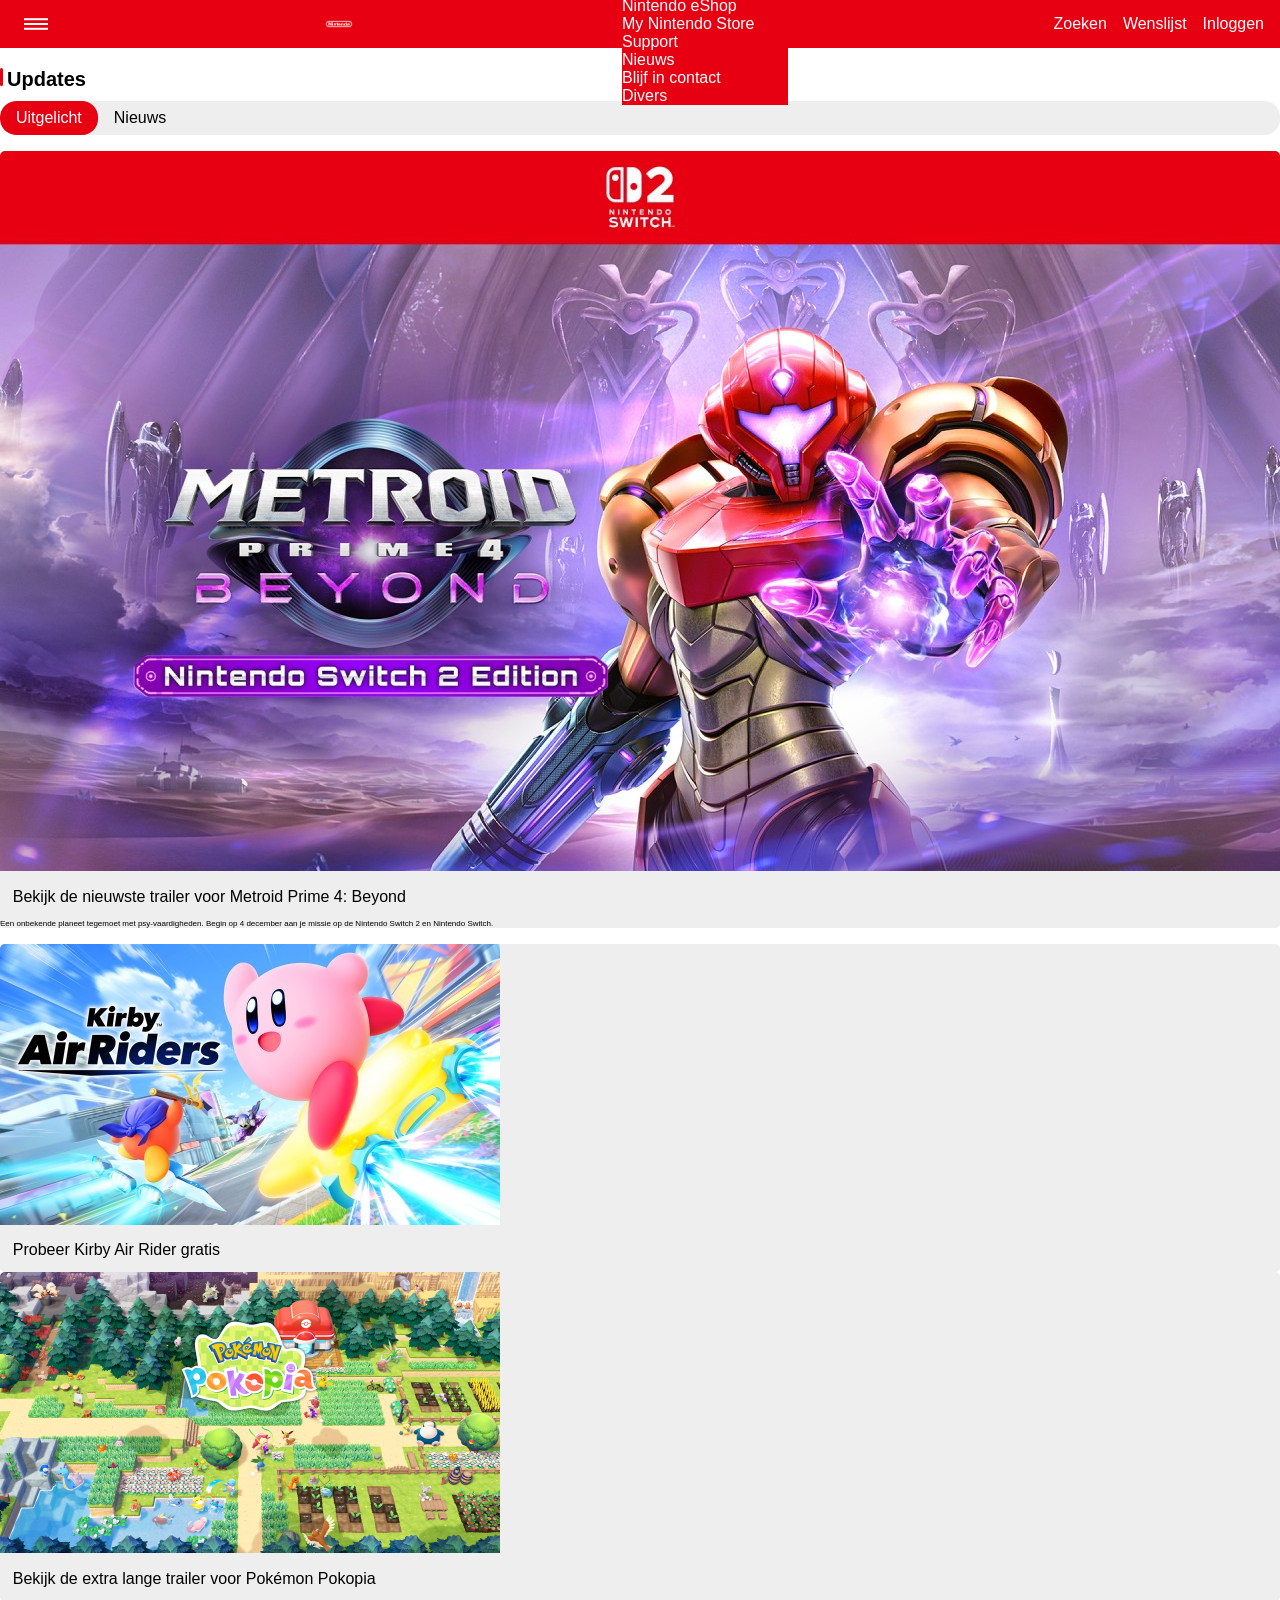
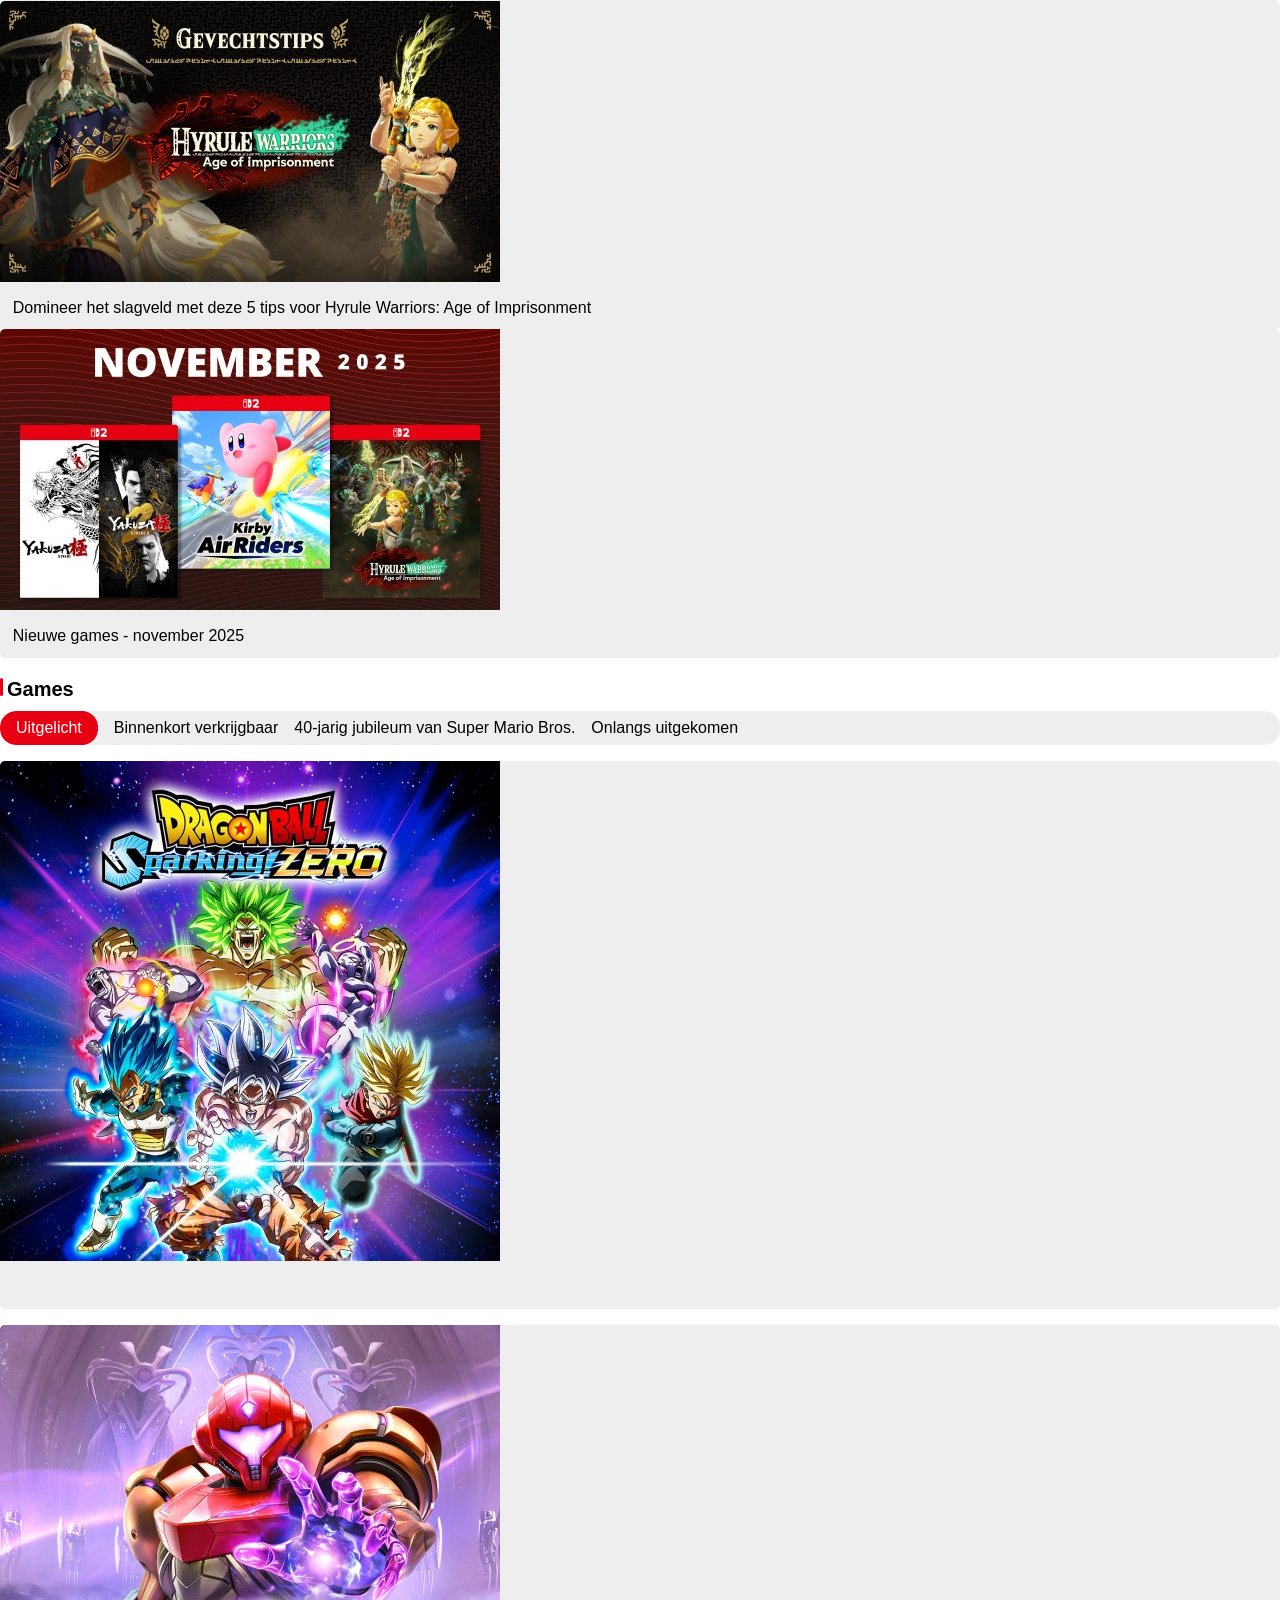
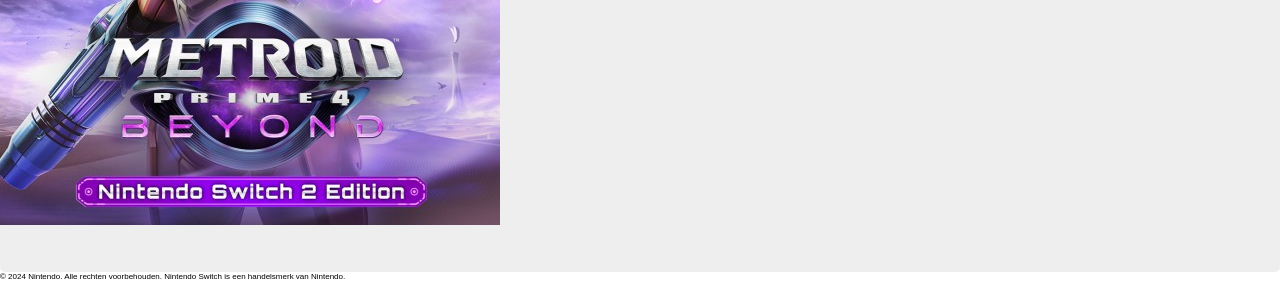
==== index.html @ 294b3772 "Nav en grid bijgewerkt Navigatie gefixt: een deel zat nog in de hamburger menu. Eerste sectie grid e" ====
<!DOCTYPE html>
<html lang="nl">
	
<head>
	<meta charset="UTF-8">
	<meta name="author" content="jouw naam">
	<meta name="viewport" content="width=device-width, initial-scale=1">
	
	<title>De officiële website voor Nintendo in Nederland</title>

	<link href="styles/index.css" rel="stylesheet">
	<link href="styles/home.css" rel="stylesheet">
	<link href="styles/fonts.css" rel="stylesheet">
	<link href="styles/var.css" rel="stylesheet">
	<link href="styles/reset.css" rel="stylesheet">

	<script defer src="scripts/script.js"></script>

	<link rel="icon" type="image/svg+xml" href="images/favicon.svg">
</head>

<body>
	<header>
		
		<h1 class="visually-hidden">Nintendo</h1>
		<nav>
			<button aria-label="Hamburger menu" >
				<span></span>
				<span></span>
				<span></span>
			</button>
			<img src="images/logo.png" alt="Nintendo logo">
			<ul>
				<li>
					<a href="#">
						
						Games
					</a>
				</li>
				<li>
					<a href="#">
						Hardware
					</a>
				</li>
				<li>
					<a href="#">
						Nintendo Switch Online
					</a>
				</li>
				<li>
					<a href="#">
						Nintendo eShop
					</a>
				</li>
				<li>
					<a href="#">
						My Nintendo Store
					</a>
				</li>
				<li>
					<a href="#">
						Support
					</a>
				</li>
				<li>
					<a href="#">
						
						Nieuws
					</a>
				</li>
				<li>
					<a href="#">
						Blijf in contact
					</a>
				</li>
				<li>
					<a href="#">
						Divers
					</a>
				</li>
			</ul>
		
			<ul>
				<li>
					<a href="#">
						
						Zoeken
					</a>
				</li>
				<li>
					<a href="#">
						
						Wenslijst
					</a>
				</li>
				<li>
					<a href="#">
						
						Inloggen
					</a>
				</li>
			</ul>
		</nav>
	</header>
					<!-- hero slide mist hier nog -->
	<main>					
		<section>
			<h2>Updates</h2>
			<ul>
				<li>
					<button aria-label="active">Uitgelicht</button>
				</li>
				<li>
					<button>Nieuws</button>
				</li>
			</ul>
			<article>
				<a href="">
					<img src="images/updates_1.jpg" alt="Omslag van de Nintendo Switch 2 game, Metroid Prime 4: Beyond.">
					<h3>Bekijk de nieuwste trailer voor Metroid Prime 4: Beyond</h2>
					<p>Een onbekende planeet tegemoet met psy-vaardigheden. Begin op 4 december aan je missie op de Nintendo Switch 2 en Nintendo Switch.</p>
				</a>
			</article>
			<ul>
				<li>
					<article>
						<a>
							<img src="images/updates_2.jpg" alt="">
							<h3>Probeer Kirby Air Rider gratis</h3>
						</a>
					</article>
				</li>
				<li>
					<article>
						<a>
							<img src="images/updates_3.png" alt="">
							<h3>Bekijk de extra lange trailer voor Pokémon Pokopia</h3>
						</a>
					</article>
				</li>
				<li>
					<article>
						<a>
							<img src="images/updates_4.jpg" alt="">
							<h3>Domineer het slagveld met deze 5 tips voor Hyrule Warriors: Age of Imprisonment</h3>
						</a>
					</article>
				</li>
				<li>
					<article>
						<a>
							<img src="images/updates_5.jpg" alt="">
							<h3>Nieuwe games - november 2025</h3>
						</a>
					</article>
				</li>
			</ul>
		</section>
		<section>
				<h2>Games</h2>
				<ul>
					<li>
						<button aria-label="active">Uitgelicht</button>
					</li>
					<li>
						<button aria-label="unactive">Binnenkort verkrijgbaar</button>
					</li>
					<li>
						<button aria-label="unactive">40-jarig jubileum van Super Mario Bros.</button>
					</li>
					<li>
						<button aria-label="unactive">Onlangs uitgekomen</button>
					</li>
				</ul>
				<article>
					<a href="#">
						<img src="../images/games_1.jpg" alt="Dragon Ball Sparkling! Zero omslag">
						<p></p> 
						<h3></h3>
						<button aria-label="Toevoegen aan wenslijst"></button>
					</a>
				</article>
				<article>
					<a href="#">
						<img src="../images/games_2.jpg" alt="">
						<p></p> 
						<h3></h3>
						<button aria-label="Toevoegen aan wenslijst"></button>
					</a>
				</article>
		</section>
	</main>
	<footer>
		<p>© 2024 Nintendo. Alle rechten voorbehouden. Nintendo Switch is een handelsmerk van Nintendo.</p>	
	</footer>
</body>
	
</html>
<!-- gap of 8px! -->
---- styles/index.css ----
body {
	font-family: 'Fira Sans', sans-serif;
	background-color: var(--primary-clr);
	color: var(--text-clr);
}

/* --- header & nav --- */


header nav {
	display: flex;
	justify-content: space-between;
	align-items: center;
	background-color: var(--secondary-clr);
	padding: 1em;
	color: var(--secondary-text-clr);
	height: 3em;
}

header button {
	width: 2.5em;
	aspect-ratio: 1/1;
	display: grid;
	justify-items: center;
	align-items: center;
}

header button span {
	display: block;
	width: 1.5em;
	height: .1em;
	background-color: var(--secondary-text-clr);
	grid-row-start: 1;
	grid-column-start: 1;
	transition: .25s;
}

button span:nth-of-type(1){
  translate: 0 -.3em;
}

button span:nth-of-type(3){
  translate: 0 .3em;
}

button.is-open span:nth-of-type(1){
  translate: 0 0;
  rotate: 45deg;
}

button.is-open span:nth-of-type(2){
 scale: 0 1;
}

button.is-open span:nth-of-type(3){
  translate: 0 0;
  rotate: -45deg;
}


nav ul:nth-of-type(2) {
	display: flex;
	gap: 1em;
}

/* Source: A11y | Hides the headings from view */
.visually-hidden {
  clip: rect(0 0 0 0);
  clip-path: inset(50%);
  height: 1px;
  overflow: hidden;
  position: absolute;
  white-space: nowrap;
  width: 1px;
}

h2 {
	margin-top: 1em;
	font-family: 'Fira Sans', sans-serif;
	font-size: 20px;
	font-weight: bold;
	margin-bottom: 0.5em;
}

h2::before {
	content: '';
	height: 0.9em;
	min-width: 0.15em;
	background-color: var(--secondary-clr);
	display:inline-block;
	margin-bottom: auto;
	margin-right: 0.2em;
	border-radius: 0.5em;
}
h3 {
	font-family: 'Fira Sans', sans-serif;
	font-size: 0.em;
	font-weight: regular;
	padding: 0.8em;
}

p {
	font-size: 8px;
}

main section > article:nth-of-type(1) {
	margin-bottom: 1em;
}

img {
	max-height:100%; 
	max-width:100%
}

article {
	display: block;
	border-radius: 5px;
	overflow: hidden; 
	/* background-color: #f5f6f7; */
	background: var(--background-clr);
}

[aria-label="active"] {
	background-color: var(--secondary-clr);
	color: var(--secondary-text-clr);
	padding: .5em 1em;
	border-radius: 1em;
	
}

main section ul:nth-of-type(1) {
	display: flex;
	align-items: center;
	background-color: var(--background-clr);
	border-radius: 1em;
	overflow: hidden;
	gap: 1em;

}

main section ul:nth-of-type(1) {
    margin-bottom: 1em;
} 

/* section:nth-of-type(1) ul:nth-of-type(1) li {
	
	cursor:pointer;
} */


@media (width <= 375px) {
	
	header {
		position: sticky;
		top: 0;
	}

	nav button {
		position: relative;
		z-index: 1;
	}

	nav ul:nth-of-type(1) {
		display: grid;
		grid-template-columns: 1fr 1fr 1fr;
		gap: 1em;
		padding: 4em;
		position: fixed;
		inset: 0;
		translate: -100% 0;
		transition: 1s;
	}
	nav.is-open ul {
		translate: 0 0;
	}
}
---- styles/home.css ----
/****************/
/* JOUW STYLING */
/****************/

@media (width <= 500px) {
	main {
		max-width: 95%;
		margin: 0 auto;
	}
	article > a > p {
		display: none;
	}
	/* section:nth-child(1) > ul:nth-child(1) {
		display: flex;
		flex-wrap: wrap;
	}
	section > ul > li {
		
	} */
	main ul:nth-of-type(2) {
		display: grid;
		grid-template-columns: 1fr 1fr;
		gap: 0.5em;
	 }

	 main ul:nth-of-type(2) li h3 {
		max-height: 4em;
	 }
}
---- styles/fonts.css ----
@font-face {
    font-family: 'Fira Sans';
    src: url('fonts/FiraSans-Regular.ttf') format('ttf');
    font-weight: normal;
    font-style: normal;
}

@font-face {
    font-family: 'Fira Sans';
    src: url('fonts/FiraSans-Bold.ttf') format('ttf');
    font-weight: bold;
    font-style: normal;
}
---- styles/var.css ----
/*********************/
/* CUSTOM PROPERTIES */
/*********************/
:root {
	--primary-text-clr:#111;
	--secondary-text-clr: #fff;
	--background-clr:#eee;
	--primary-clr: #fff;
	--secondary-clr: #e60012;
	--sec-pad: 150px 0;
}
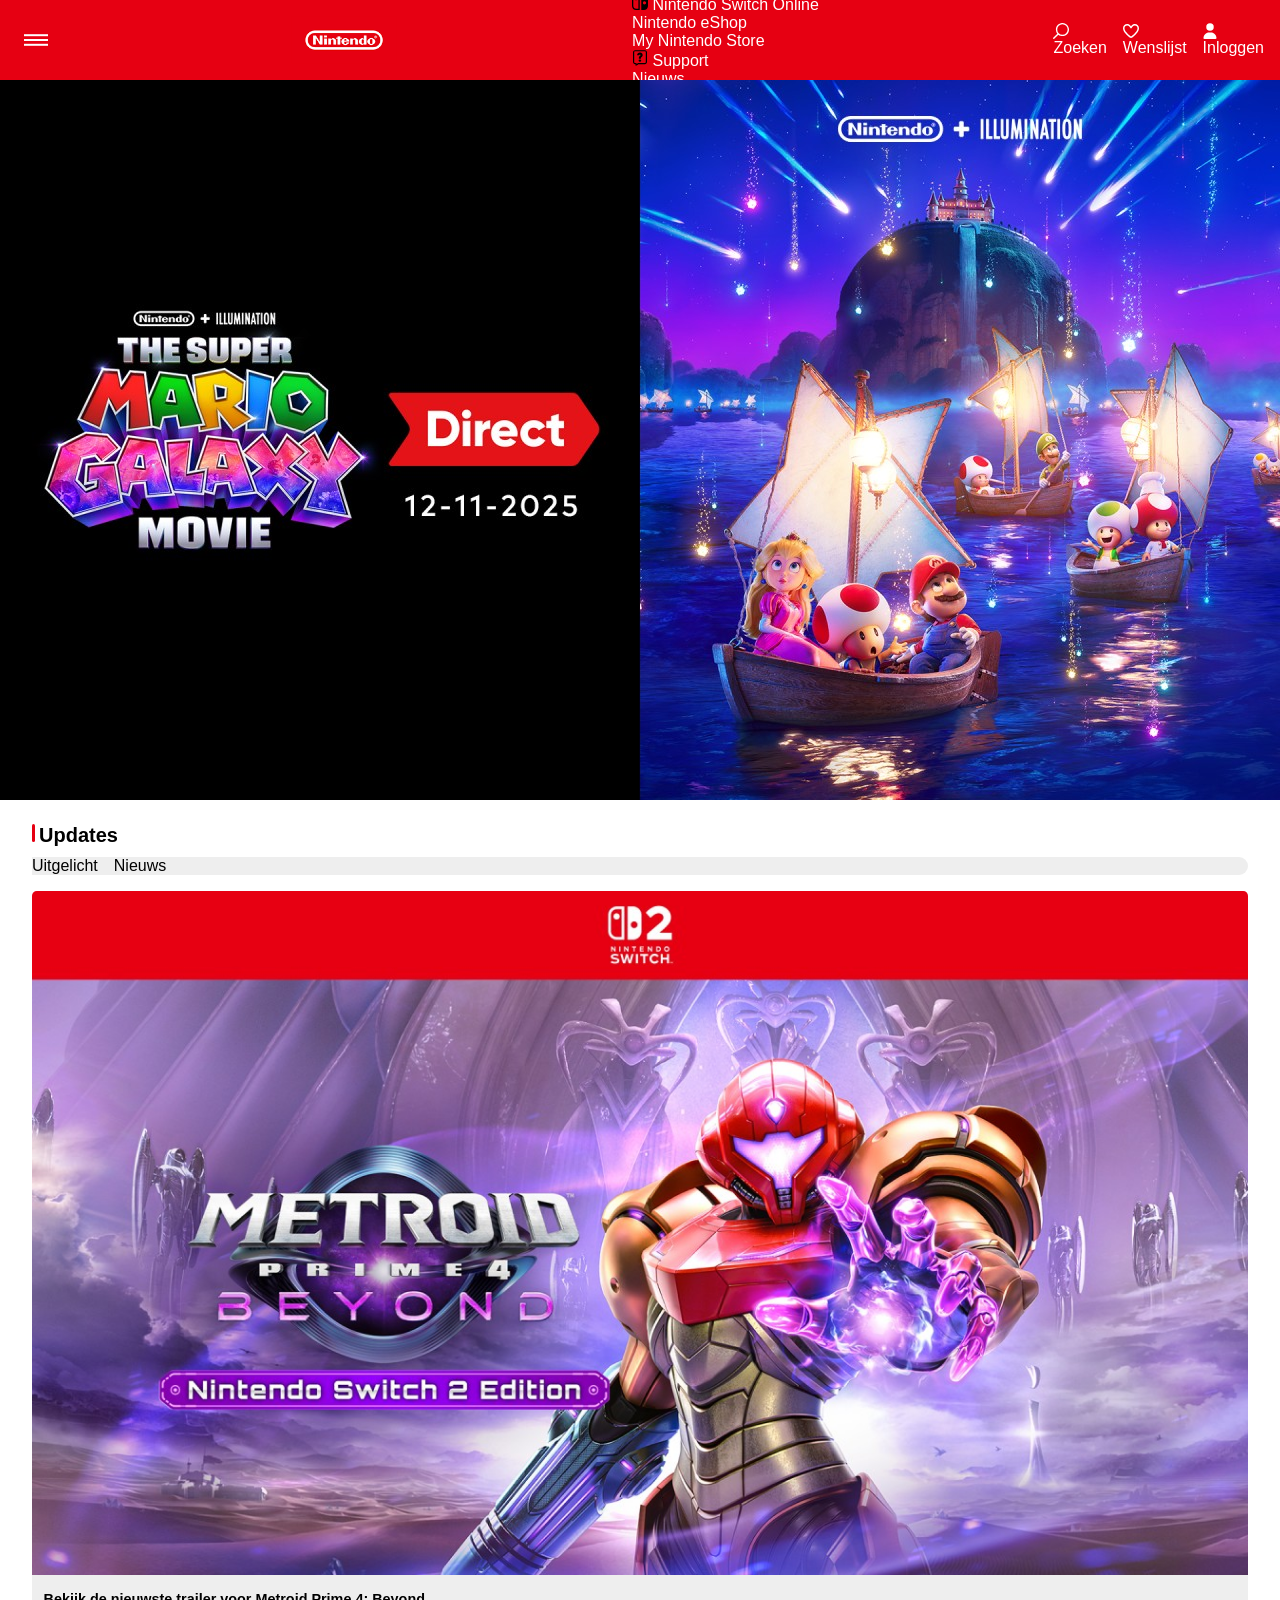
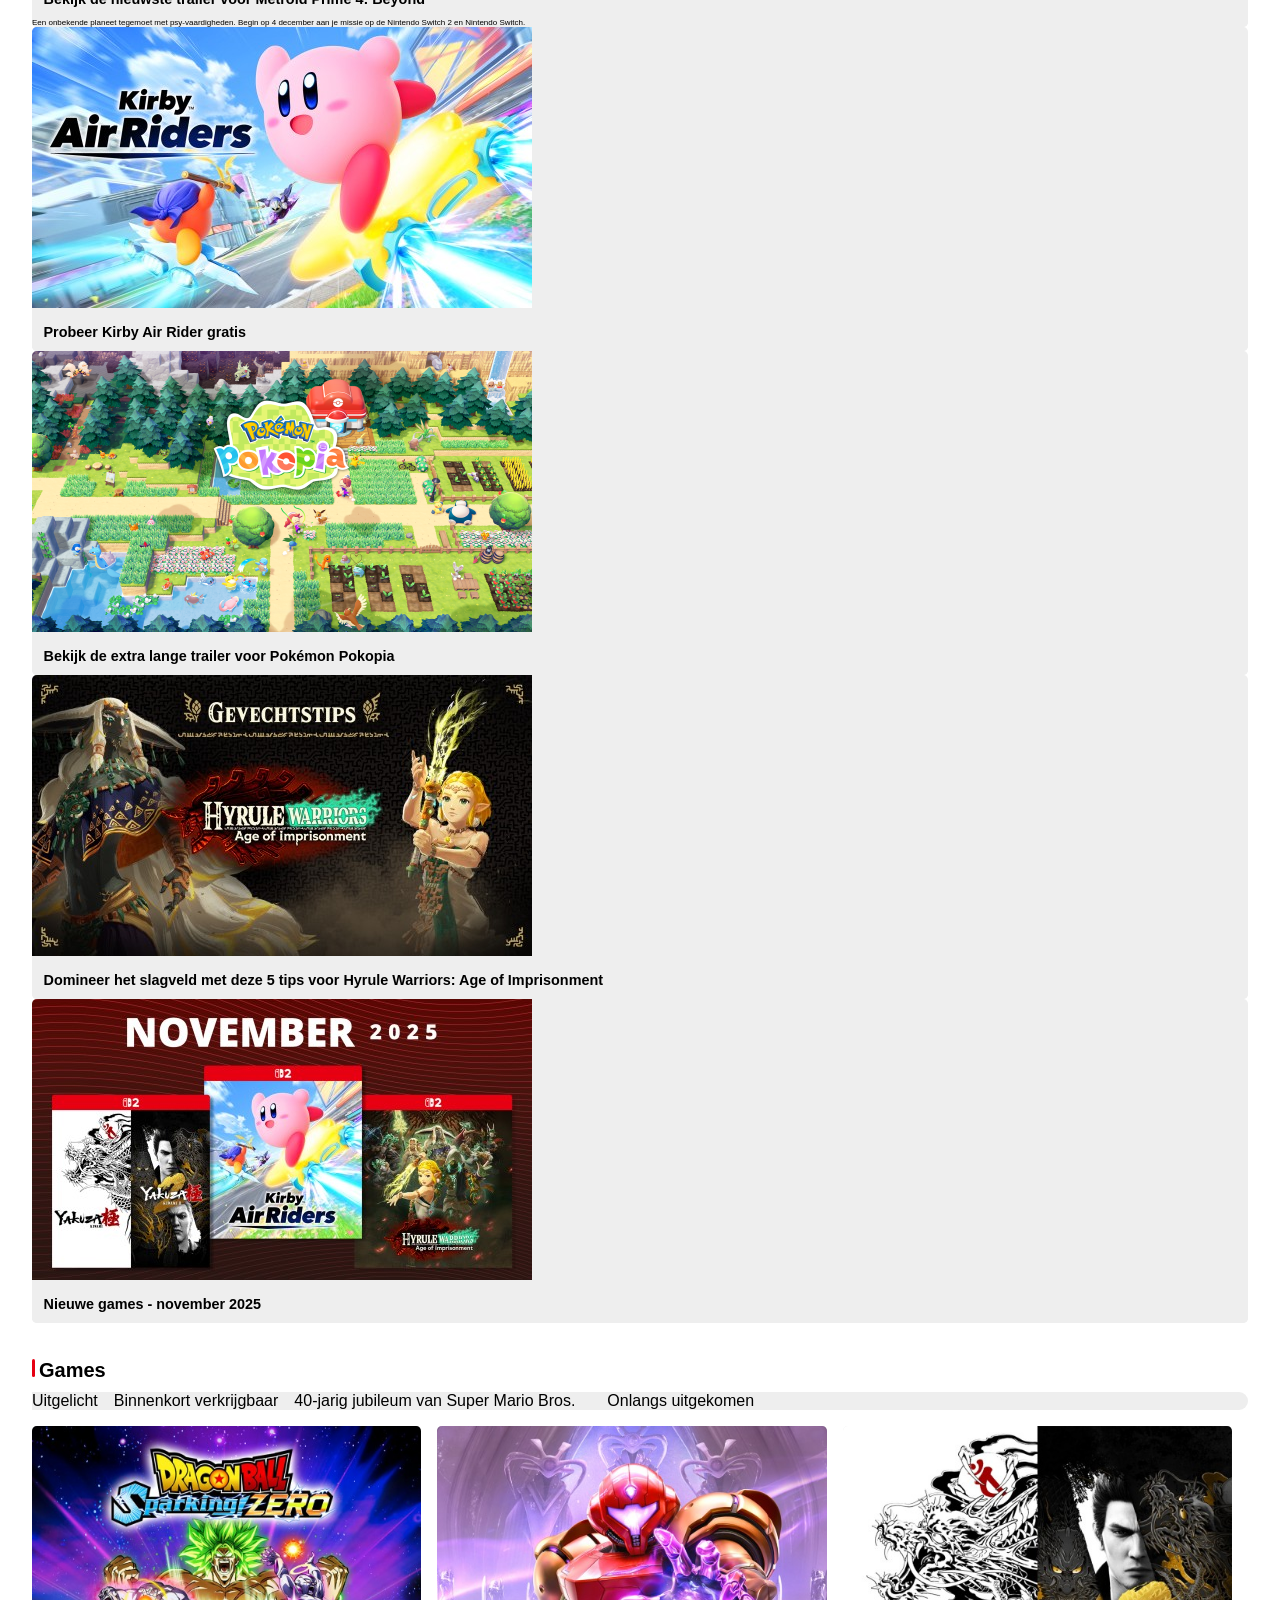
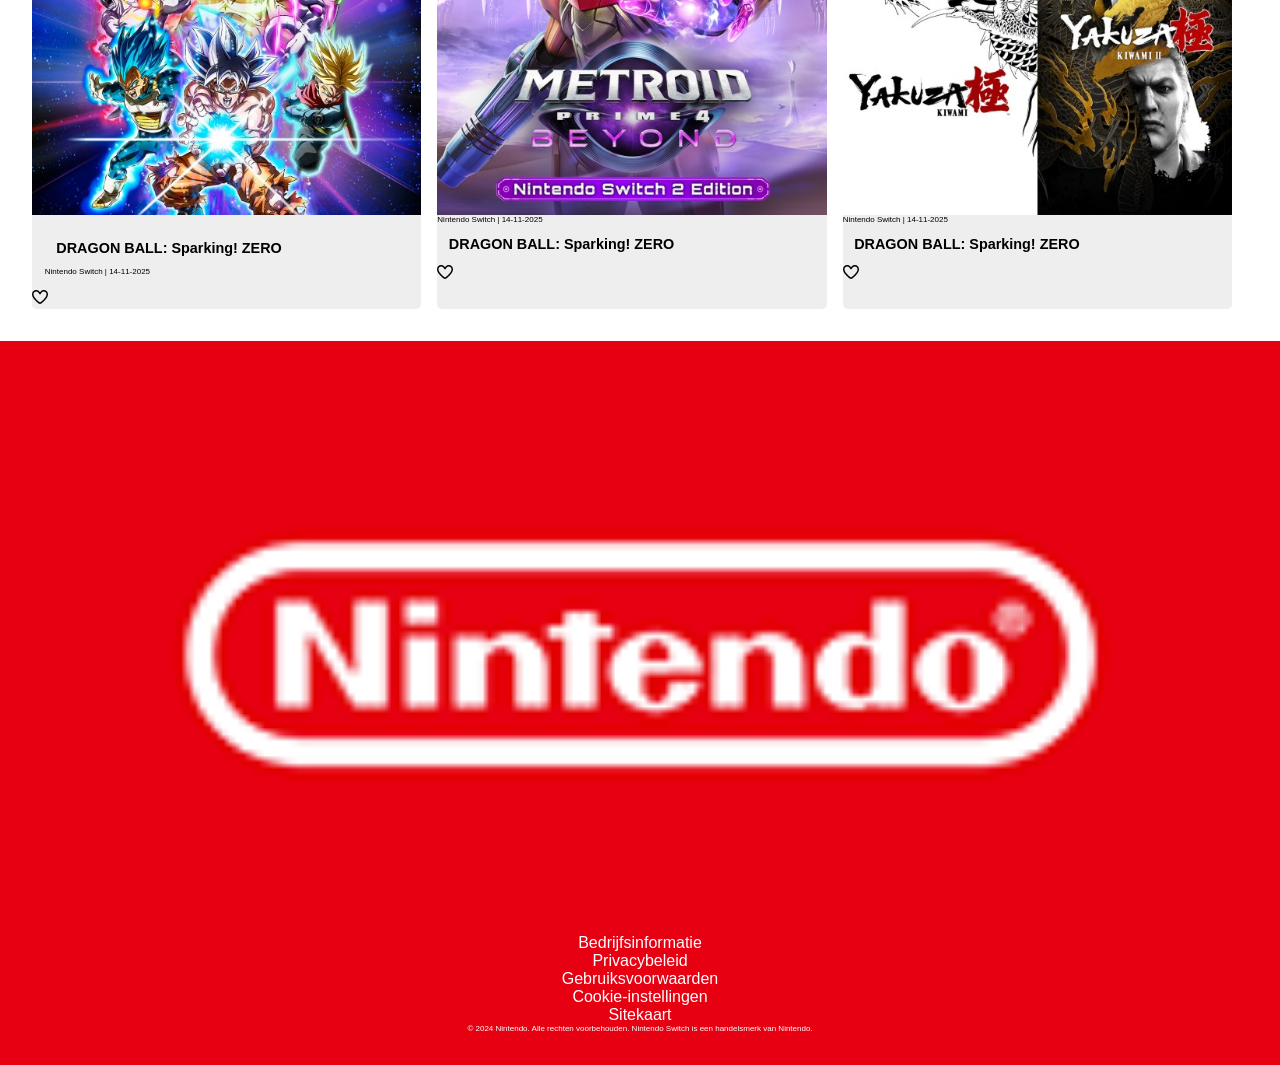
==== commit 47718dee: "voortgang week 2 - hamburger menu - slides - tabs dynamisch gemaakt - css comment sections" ====
--- a/index.html
+++ b/index.html
@@ -18,10 +18,8 @@
 
 	<link rel="icon" type="image/svg+xml" href="images/favicon.svg">
 </head>
-
 <body>
 	<header>
-		
 		<h1 class="visually-hidden">Nintendo</h1>
 		<nav>
 			<button aria-label="Hamburger menu" >
@@ -33,17 +31,19 @@
 			<ul>
 				<li>
 					<a href="#">
-						
-						Games
-					</a>
-				</li>
-				<li>
-					<a href="#">
+						<svg width="1em" height="1em" class="cla-svg-icon plm-main-navigation-item__content-container-item--icon plm-main-navigation-item__content-container-item--icon__medium" style="" xmlns="http://www.w3.org/2000/svg" viewBox="0 0 48 48"><path d="M24,0l7.91,15.084L48,18.335,36.8,30.907,38.831,48,24,40.684,9.169,48,11.2,30.907,0,18.335l16.087-3.25L24,0"></path></svg>
+					Games
+					</a>
+				</li>
+				<li>
+					<a href="#">
+						<svg width="1em" height="1em" class="cla-svg-icon plm-main-navigation-item__content-container-item--icon plm-main-navigation-item__content-container-item--icon__medium" style="" xmlns="http://www.w3.org/2000/svg" viewBox="0 0 30 30"><path d="M28.235 20.294h-7.941v7.941A1.77 1.77 0 0 1 18.529 30h-7.058a1.77 1.77 0 0 1-1.765-1.765v-7.941H1.765A1.77 1.77 0 0 1 0 18.529v-7.058a1.77 1.77 0 0 1 1.765-1.765h7.941V1.765A1.77 1.77 0 0 1 11.471 0h7.059a1.77 1.77 0 0 1 1.765 1.765v7.941h7.941A1.77 1.77 0 0 1 30 11.471v7.059a1.77 1.77 0 0 1-1.765 1.764zM7.059 14.118h-3.53a.882.882 0 0 0 0 1.765h3.53a.882.882 0 0 0 0-1.765zm8.823-10.589a.882.882 0 1 0-1.765 0v3.53a.882.882 0 1 0 1.765 0zm0 19.412a.882.882 0 0 0-1.765 0v3.529a.882.882 0 1 0 1.765 0zm10.588-8.824h-3.529a.882.882 0 1 0 0 1.765h3.529a.882.882 0 0 0 0-1.765z"></path></svg>
 						Hardware
 					</a>
 				</li>
 				<li>
 					<a href="#">
+						<svg width="1em" height="1em" class="cla-svg-icon plm-main-navigation-item__content-container-item--icon plm-main-navigation-item__content-container-item--icon__medium" style="" xmlns="http://www.w3.org/2000/svg" viewBox="0 0 32 32"><path d="M18.9,32h4.9c4.5,0,8.2-3.7,8.2-8.2v0V8.2C32,3.7,28.3,0,23.8,0c0,0,0,0,0,0h-5c-0.1,0-0.2,0.1-0.2,0.2c0,0,0,0,0,0v31.6C18.6,31.9,18.7,32,18.9,32z M25,14.4c1.8,0,3.2,1.5,3.2,3.2c0,1.8-1.5,3.2-3.2,3.2c-1.8,0-3.2-1.4-3.2-3.2C21.7,15.8,23.2,14.4,25,14.4C25,14.4,25,14.4,25,14.4z M15.2,0h-7C3.7,0,0,3.7,0,8.2v15.6C0,28.3,3.7,32,8.2,32h7c0.1,0,0.2-0.1,0.2-0.2l0,0V0.2C15.4,0.1,15.3,0,15.2,0C15.2,0,15.2,0,15.2,0z M12.9,29.4H8.2c-3.1,0-5.6-2.5-5.6-5.6V8.2c0-3.1,2.5-5.6,5.6-5.6h4.6L12.9,29.4z M5,9.6c0,1.7,1.3,3,3,3s3-1.3,3-3s-1.3-3-3-3S5,7.9,5,9.6L5,9.6z"></path></svg>
 						Nintendo Switch Online
 					</a>
 				</li>
@@ -59,6 +59,7 @@
 				</li>
 				<li>
 					<a href="#">
+						<svg width="1em" height="1em" class="cla-svg-icon plm-main-navigation-item__content-container-item--icon plm-main-navigation-item__content-container-item--icon__large" style="" xmlns="http://www.w3.org/2000/svg" viewBox="0 0 128 128"><path d="M120,96c0,9.5-7.7,17.2-17.2,17.2l-52-0.2c-3.5,5.1-8.6,9-15.4,11.4l-6.9,2.5V113l-3.2,0.2C15.7,113.7,8,105.4,8,96V18.4C8,8.9,15.7,1.2,25.2,1.2h77.6c9.5,0,17.2,7.7,17.2,17.2V96z M110.5,18.4c0-4.3-3.5-7.7-7.7-7.7c0,0,0,0,0,0H25.2c-4.3,0-7.7,3.4-7.7,7.7c0,0,0,0,0,0V96c0,4.3,3.5,7.7,7.7,7.8c0,0,0,0,0,0h11v11.1c4.9-1.9,8.7-6,10.2-11.1h56.3c4.3,0,7.7-3.5,7.7-7.7c0,0,0,0,0,0L110.5,18.4L110.5,18.4z M76,57l-1.4,1.2c-3,2.5-3.4,3.2-3.4,6.3v6.2H55.1v-7.7c0-6.3,1.6-8.3,5.5-12.3l6.7-6.8c0.9-1,1.4-2.3,1.3-3.6c0-3-1.9-4.9-5-4.9c-3.6,0-5.7,3-5.8,5.9l-0.1,1.3h-17l0.2-2.8c0.7-12.4,10.5-20.2,23.2-20.2s21.3,8,21.3,19.8C85.5,48.1,81,52.6,76,57z"></path><ellipse cx="63.2" cy="84.7" rx="9.8" ry="9.6"></ellipse></svg>
 						Support
 					</a>
 				</li>
@@ -70,6 +71,7 @@
 				</li>
 				<li>
 					<a href="#">
+						<svg width="1em" height="1em" class="cla-svg-icon plm-main-navigation-item__content-container-item--icon plm-main-navigation-item__content-container-item--icon__large" style="" xmlns="http://www.w3.org/2000/svg" viewBox="0 0 128 128"><g><path d="M32.43,100.85H4.88A4.55,4.55,0,0,1,.34,96.32v-2c0-13.15,5.58-24.45,12.44-29.39A14.19,14.19,0,0,1,8.07,54.2c0-7.56,5.58-13.7,12.47-13.7S33,46.63,33,54.2a14.21,14.21,0,0,1-4.71,10.72,23.33,23.33,0,0,1,5,5,6.7,6.7,0,0,1,1,5.93,58.38,58.38,0,0,0-2.38,16.6A66.94,66.94,0,0,0,32.43,100.85Z"></path><path d="M95.83,100.85h27a4.84,4.84,0,0,0,4.84-4.66q0-.94,0-1.88c0-13.15-5.58-24.45-12.44-29.38a14.19,14.19,0,0,0,4.72-10.73c0-7.56-5.59-13.7-12.48-13.71S95,46.63,95,54.2a14.21,14.21,0,0,0,4.71,10.72,23.25,23.25,0,0,0-4.89,4.89A6.93,6.93,0,0,0,93.75,76,58.4,58.4,0,0,1,96.1,92.43a67,67,0,0,1-.49,8.16A.22.22,0,0,0,95.83,100.85Z"></path><path d="M52.57,55.72a1.65,1.65,0,0,0,.14-2.38,18.46,18.46,0,0,1-4.77-12.55c0-9.74,7.19-17.64,16.06-17.64s16.06,7.9,16.06,17.64a18.49,18.49,0,0,1-4.77,12.55,1.65,1.65,0,0,0,.14,2.38C83.59,62.56,90,76.44,90,92.43a67,67,0,0,1-.48,8.08.38.38,0,0,1-.38.33H38.86a.38.38,0,0,1-.38-.33A67,67,0,0,1,38,92.43C38,76.43,44.41,62.56,52.57,55.72Z"></path></g></svg>
 						Blijf in contact
 					</a>
 				</li>
@@ -83,114 +85,191 @@
 			<ul>
 				<li>
 					<a href="#">
-						
+						<svg width="1em" height="1em" class="cla-svg-icon plo-header__nav-icon" style="" xmlns="http://www.w3.org/2000/svg" viewBox="0 0 512 512"><path d="M302.29-.49c-116,.31-209.79,94.6-209.48,210.6a210.06,210.06,0,0,0,45.81,130.38L7.17,471.57a23.46,23.46,0,0,0,16.58,39.92A23.13,23.13,0,0,0,40,504.83L171.49,373.77c90.71,72.29,222.85,57.37,295.14-33.34S524,117.59,433.3,45.3A210,210,0,0,0,302.29-.49Zm0,376.91a166.84,166.84,0,1,1,166.7-167v.33A166.92,166.92,0,0,1,302.29,376.42Z"></path></svg>
 						Zoeken
 					</a>
 				</li>
 				<li>
 					<a href="#">
-						
+						<svg width="1em" height="1em" class="cla-svg-icon plo-header__nav-icon" style="" xmlns="http://www.w3.org/2000/svg" viewBox="0 0 512 512"><path d="M378.9 80c-27.3 0-53 13.1-69 35.2l-34.4 47.6c-4.5 6.2-11.7 9.9-19.4 9.9s-14.9-3.7-19.4-9.9l-34.4-47.6c-16-22.1-41.7-35.2-69-35.2-47 0-85.1 38.1-85.1 85.1 0 49.9 32 98.4 68.1 142.3 41.1 50 91.4 94 125.9 120.3 3.2 2.4 7.9 4.2 14 4.2s10.8-1.8 14-4.2c34.5-26.3 84.8-70.4 125.9-120.3 36.2-43.9 68.1-92.4 68.1-142.3 0-47-38.1-85.1-85.1-85.1zM271 87.1c25-34.6 65.2-55.1 107.9-55.1 73.5 0 133.1 59.6 133.1 133.1 0 68.6-42.9 128.9-79.1 172.8-44.1 53.6-97.3 100.1-133.8 127.9-12.3 9.4-27.5 14.1-43.1 14.1s-30.8-4.7-43.1-14.1C176.4 438 123.2 391.5 79.1 338 42.9 294.1 0 233.7 0 165.1 0 91.6 59.6 32 133.1 32 175.8 32 216 52.5 241 87.1l15 20.7 15-20.7z"></path></svg>
 						Wenslijst
 					</a>
 				</li>
 				<li>
 					<a href="#">
-						
+						<svg width="0.875em" height="1em" class="cla-svg-icon plo-header__nav-icon" xmlns="http://www.w3.org/2000/svg" viewBox="0 0 448 512"><path d="M224 248a120 120 0 1 0 0-240 120 120 0 1 0 0 240zm-29.7 56C95.8 304 16 383.8 16 482.3 16 498.7 29.3 512 45.7 512l356.6 0c16.4 0 29.7-13.3 29.7-29.7 0-98.5-79.8-178.3-178.3-178.3l-59.4 0z"></path></svg>
 						Inloggen
 					</a>
 				</li>
 			</ul>
 		</nav>
 	</header>
-					<!-- hero slide mist hier nog -->
-	<main>					
+	<main>	
+		<!-- slider -->
+		<section>
+			<ul>
+				<li>
+					<a href="">
+						<img src="../images/hero_1.jpg" alt="">
+					</a>
+				</li>
+				<li>
+					<a href="">
+						<img src="../images/hero_2.jpg" alt="">
+					</a>
+				</li>
+				<li>
+					<a href="">
+						<img src="../images/hero_3.jpg" alt=""></a></li>
+				<li>
+					<a href="">
+						<img src="../images/hero_4.jpg" alt=""></a></li>
+				<li>
+					<a href="">
+						<img src="../images/hero_5.jpg" alt="">
+					</a>
+				</li>
+			</ul>
+		</section>			
 		<section>
 			<h2>Updates</h2>
 			<ul>
 				<li>
-					<button aria-label="active">Uitgelicht</button>
-				</li>
-				<li>
-					<button>Nieuws</button>
-				</li>
-			</ul>
-			<article>
-				<a href="">
-					<img src="images/updates_1.jpg" alt="Omslag van de Nintendo Switch 2 game, Metroid Prime 4: Beyond.">
-					<h3>Bekijk de nieuwste trailer voor Metroid Prime 4: Beyond</h2>
-					<p>Een onbekende planeet tegemoet met psy-vaardigheden. Begin op 4 december aan je missie op de Nintendo Switch 2 en Nintendo Switch.</p>
-				</a>
-			</article>
-			<ul>
-				<li>
-					<article>
-						<a>
-							<img src="images/updates_2.jpg" alt="">
-							<h3>Probeer Kirby Air Rider gratis</h3>
-						</a>
-					</article>
-				</li>
-				<li>
-					<article>
-						<a>
-							<img src="images/updates_3.png" alt="">
-							<h3>Bekijk de extra lange trailer voor Pokémon Pokopia</h3>
-						</a>
-					</article>
-				</li>
-				<li>
-					<article>
-						<a>
-							<img src="images/updates_4.jpg" alt="">
-							<h3>Domineer het slagveld met deze 5 tips voor Hyrule Warriors: Age of Imprisonment</h3>
-						</a>
-					</article>
-				</li>
-				<li>
-					<article>
-						<a>
-							<img src="images/updates_5.jpg" alt="">
-							<h3>Nieuwe games - november 2025</h3>
-						</a>
-					</article>
+					<a href="#updatesUitgelicht">Uitgelicht</a>
+				</li>
+				<li>
+					<a href="#updatesNieuws">Nieuws</a>
+				</li>
+			</ul>
+			<!-- hier div/section? -->
+			<ul >
+				<li id="updatesUitgelicht">
+					<article>
+						<a href="">
+							<img src="images/updates_1.jpg" alt="Omslag van de Nintendo Switch 2 game, Metroid Prime 4: Beyond.">
+							<h3>Bekijk de nieuwste trailer voor Metroid Prime 4: Beyond</h2>
+							<p>Een onbekende planeet tegemoet met psy-vaardigheden. Begin op 4 december aan je missie op de Nintendo Switch 2 en Nintendo Switch.</p>
+						</a>
+					</article>
+					<ul>
+						<li>
+							<article>
+								<a>
+									<img src="images/updates_2.jpg" alt="">
+									<h3>Probeer Kirby Air Rider gratis</h3>
+								</a>
+							</article>
+						</li>
+						<li>
+							<article>
+								<a>
+									<img src="images/updates_3.png" alt="">
+									<h3>Bekijk de extra lange trailer voor Pokémon Pokopia</h3>
+								</a>
+							</article>
+						</li>
+						<li>
+							<article>
+								<a>
+									<img src="images/updates_4.jpg" alt="">
+									<h3>Domineer het slagveld met deze 5 tips voor Hyrule Warriors: Age of Imprisonment</h3>
+								</a>
+							</article>
+						</li>
+						<li>
+							<article>
+								<a>
+									<img src="images/updates_5.jpg" alt="">
+									<h3>Nieuwe games - november 2025</h3>
+								</a>
+							</article>
+						</li>
+					</ul>
+				</li>
+				<li id="updatesNieuws">
+					halloooo
 				</li>
 			</ul>
 		</section>
-		<section>
+		<section id="games">
 				<h2>Games</h2>
 				<ul>
 					<li>
-						<button aria-label="active">Uitgelicht</button>
-					</li>
-					<li>
-						<button aria-label="unactive">Binnenkort verkrijgbaar</button>
-					</li>
-					<li>
-						<button aria-label="unactive">40-jarig jubileum van Super Mario Bros.</button>
-					</li>
-					<li>
-						<button aria-label="unactive">Onlangs uitgekomen</button>
+						<a href="#games">Uitgelicht</a>
+					</li>
+					<li>
+						<a href="#games">Binnenkort verkrijgbaar</a>
+					</li>
+					<li>
+						<a href="#games">40-jarig jubileum van Super Mario Bros.</button>
+					</li>
+					<li>
+						<a href="#games">Onlangs uitgekomen</a>
 					</li>
 				</ul>
-				<article>
-					<a href="#">
-						<img src="../images/games_1.jpg" alt="Dragon Ball Sparkling! Zero omslag">
-						<p></p> 
-						<h3></h3>
-						<button aria-label="Toevoegen aan wenslijst"></button>
-					</a>
-				</article>
-				<article>
-					<a href="#">
-						<img src="../images/games_2.jpg" alt="">
-						<p></p> 
-						<h3></h3>
-						<button aria-label="Toevoegen aan wenslijst"></button>
-					</a>
-				</article>
+				<div>
+					<article>
+						<a href="#">
+							<div>
+							<h3>DRAGON BALL: Sparking! ZERO</h3>
+							<p>Nintendo Switch | 14-11-2025</p> 
+							</div>
+								<img src="../images/games_1.jpg" alt="Dragon Ball Sparkling! Zero omslag">
+							
+						</a>
+						<button aria-label="Toevoegen aan wenslijst"><svg width="1em" height="1em" class="cla-svg-icon clm-card-product__footer-wishlist" style="" xmlns="http://www.w3.org/2000/svg" viewBox="0 0 512 512" data-testid="wishlist-button"><path d="M378.9 80c-27.3 0-53 13.1-69 35.2l-34.4 47.6c-4.5 6.2-11.7 9.9-19.4 9.9s-14.9-3.7-19.4-9.9l-34.4-47.6c-16-22.1-41.7-35.2-69-35.2-47 0-85.1 38.1-85.1 85.1 0 49.9 32 98.4 68.1 142.3 41.1 50 91.4 94 125.9 120.3 3.2 2.4 7.9 4.2 14 4.2s10.8-1.8 14-4.2c34.5-26.3 84.8-70.4 125.9-120.3 36.2-43.9 68.1-92.4 68.1-142.3 0-47-38.1-85.1-85.1-85.1zM271 87.1c25-34.6 65.2-55.1 107.9-55.1 73.5 0 133.1 59.6 133.1 133.1 0 68.6-42.9 128.9-79.1 172.8-44.1 53.6-97.3 100.1-133.8 127.9-12.3 9.4-27.5 14.1-43.1 14.1s-30.8-4.7-43.1-14.1C176.4 438 123.2 391.5 79.1 338 42.9 294.1 0 233.7 0 165.1 0 91.6 59.6 32 133.1 32 175.8 32 216 52.5 241 87.1l15 20.7 15-20.7z"></path></svg></button>
+					</article>
+					<article>
+						<a href="#">
+							<h3>DRAGON BALL: Sparking! ZERO</h3>
+							<p>Nintendo Switch | 14-11-2025</p> 
+							<img src="../images/games_2.jpg" alt="Dragon Ball Sparkling! Zero omslag">
+							
+						</a>
+						<button aria-label="Toevoegen aan wenslijst"><svg width="1em" height="1em" class="cla-svg-icon clm-card-product__footer-wishlist" style="" xmlns="http://www.w3.org/2000/svg" viewBox="0 0 512 512" data-testid="wishlist-button"><path d="M378.9 80c-27.3 0-53 13.1-69 35.2l-34.4 47.6c-4.5 6.2-11.7 9.9-19.4 9.9s-14.9-3.7-19.4-9.9l-34.4-47.6c-16-22.1-41.7-35.2-69-35.2-47 0-85.1 38.1-85.1 85.1 0 49.9 32 98.4 68.1 142.3 41.1 50 91.4 94 125.9 120.3 3.2 2.4 7.9 4.2 14 4.2s10.8-1.8 14-4.2c34.5-26.3 84.8-70.4 125.9-120.3 36.2-43.9 68.1-92.4 68.1-142.3 0-47-38.1-85.1-85.1-85.1zM271 87.1c25-34.6 65.2-55.1 107.9-55.1 73.5 0 133.1 59.6 133.1 133.1 0 68.6-42.9 128.9-79.1 172.8-44.1 53.6-97.3 100.1-133.8 127.9-12.3 9.4-27.5 14.1-43.1 14.1s-30.8-4.7-43.1-14.1C176.4 438 123.2 391.5 79.1 338 42.9 294.1 0 233.7 0 165.1 0 91.6 59.6 32 133.1 32 175.8 32 216 52.5 241 87.1l15 20.7 15-20.7z"></path></svg></button>
+					</article>
+					<article>
+						<a href="#">
+							<h3>DRAGON BALL: Sparking! ZERO</h3>
+							<p>Nintendo Switch | 14-11-2025</p>
+							<img src="../images/games_3.jpg" alt="Dragon Ball Sparkling! Zero omslag">
+						</a>
+						<button aria-label="Toevoegen aan wenslijst"><svg width="1em" height="1em" class="cla-svg-icon clm-card-product__footer-wishlist" style="" xmlns="http://www.w3.org/2000/svg" viewBox="0 0 512 512" data-testid="wishlist-button"><path d="M378.9 80c-27.3 0-53 13.1-69 35.2l-34.4 47.6c-4.5 6.2-11.7 9.9-19.4 9.9s-14.9-3.7-19.4-9.9l-34.4-47.6c-16-22.1-41.7-35.2-69-35.2-47 0-85.1 38.1-85.1 85.1 0 49.9 32 98.4 68.1 142.3 41.1 50 91.4 94 125.9 120.3 3.2 2.4 7.9 4.2 14 4.2s10.8-1.8 14-4.2c34.5-26.3 84.8-70.4 125.9-120.3 36.2-43.9 68.1-92.4 68.1-142.3 0-47-38.1-85.1-85.1-85.1zM271 87.1c25-34.6 65.2-55.1 107.9-55.1 73.5 0 133.1 59.6 133.1 133.1 0 68.6-42.9 128.9-79.1 172.8-44.1 53.6-97.3 100.1-133.8 127.9-12.3 9.4-27.5 14.1-43.1 14.1s-30.8-4.7-43.1-14.1C176.4 438 123.2 391.5 79.1 338 42.9 294.1 0 233.7 0 165.1 0 91.6 59.6 32 133.1 32 175.8 32 216 52.5 241 87.1l15 20.7 15-20.7z"></path></svg></button>
+					</article>
+				</div>
 		</section>
 	</main>
 	<footer>
+		<img src="images/logo.png" alt="Nintendo logo">
+		<nav>
+			<ul>
+				<li>
+					<a href="#">
+						Bedrijfsinformatie
+					</a>
+				</li>
+				<li>
+					<a href="#">
+						Privacybeleid
+					</a>
+				</li>
+				<li>
+					<a href="#">
+						Gebruiksvoorwaarden
+					</a>
+				</li>
+				<li>
+					<a href="#">
+						Cookie-instellingen
+					</a>
+				</li>
+				<li>
+					<a href="#">
+						Sitekaart
+					</a>
+				</li>
+			</ul>
+		</nav>
 		<p>© 2024 Nintendo. Alle rechten voorbehouden. Nintendo Switch is een handelsmerk van Nintendo.</p>	
 	</footer>
 </body>
--- a/styles/index.css
+++ b/styles/index.css
@@ -1,68 +1,3 @@
-body {
-	font-family: 'Fira Sans', sans-serif;
-	background-color: var(--primary-clr);
-	color: var(--text-clr);
-}
-
-/* --- header & nav --- */
-
-
-header nav {
-	display: flex;
-	justify-content: space-between;
-	align-items: center;
-	background-color: var(--secondary-clr);
-	padding: 1em;
-	color: var(--secondary-text-clr);
-	height: 3em;
-}
-
-header button {
-	width: 2.5em;
-	aspect-ratio: 1/1;
-	display: grid;
-	justify-items: center;
-	align-items: center;
-}
-
-header button span {
-	display: block;
-	width: 1.5em;
-	height: .1em;
-	background-color: var(--secondary-text-clr);
-	grid-row-start: 1;
-	grid-column-start: 1;
-	transition: .25s;
-}
-
-button span:nth-of-type(1){
-  translate: 0 -.3em;
-}
-
-button span:nth-of-type(3){
-  translate: 0 .3em;
-}
-
-button.is-open span:nth-of-type(1){
-  translate: 0 0;
-  rotate: 45deg;
-}
-
-button.is-open span:nth-of-type(2){
- scale: 0 1;
-}
-
-button.is-open span:nth-of-type(3){
-  translate: 0 0;
-  rotate: -45deg;
-}
-
-
-nav ul:nth-of-type(2) {
-	display: flex;
-	gap: 1em;
-}
-
 /* Source: A11y | Hides the headings from view */
 .visually-hidden {
   clip: rect(0 0 0 0);
@@ -94,14 +29,142 @@
 }
 h3 {
 	font-family: 'Fira Sans', sans-serif;
-	font-size: 0.em;
+	font-size: .9em;
 	font-weight: regular;
 	padding: 0.8em;
+	font-weight: bold;
 }
 
 p {
 	font-size: 8px;
 }
+
+
+
+body {
+	font-family: 'Fira Sans', sans-serif;
+	background-color: var(--primary-clr);
+	color: var(--text-clr);
+}
+
+/* Source: A11y | Hides the headings from view */
+.visually-hidden {
+  clip: rect(0 0 0 0);
+  clip-path: inset(50%);
+  height: 1px;
+  overflow: hidden;
+  position: absolute;
+  white-space: nowrap;
+  width: 1px;
+}
+
+h2 {
+	margin-top: 1em;
+	font-family: 'Fira Sans', sans-serif;
+	font-size: 20px;
+	font-weight: bold;
+	margin-bottom: 0.5em;
+}
+
+h2::before {
+	content: '';
+	height: 0.9em;
+	min-width: 0.15em;
+	background-color: var(--secondary-clr);
+	display:inline-block;
+	margin-bottom: auto;
+	margin-right: 0.2em;
+	border-radius: 0.5em;
+}
+h3 {
+	font-family: 'Fira Sans', sans-serif;
+	font-size: .9em;
+	font-weight: regular;
+	font-weight: bold;
+}
+
+p {
+	font-size: 8px;
+}
+
+/****************/
+/* header */
+/****************/
+
+
+header nav {
+	display: flex;
+	justify-content: space-between;
+	align-items: center;
+	background-color: var(--secondary-clr);
+	padding: 1em;
+	color: var(--secondary-text-clr);
+	height: 3em;
+}
+
+header button {
+	width: 2.5em;
+	aspect-ratio: 1/1;
+	display: grid;
+	justify-items: center;
+	align-items: center;
+}
+
+header button span {
+	display: block;
+	width: 1.5em;
+	height: .1em;
+	background-color: var(--secondary-text-clr);
+	grid-row-start: 1;
+	grid-column-start: 1;
+	transition: .25s;
+}
+
+button span:nth-of-type(1){
+  translate: 0 -.3em;
+}
+
+button span:nth-of-type(3){
+  translate: 0 .3em;
+}
+
+button.is-open span:nth-of-type(1){
+  translate: 0 0;
+  rotate: 45deg;
+}
+
+button.is-open span:nth-of-type(2){
+ scale: 0 1;
+}
+
+button.is-open span:nth-of-type(3){
+  translate: 0 0;
+  rotate: -45deg;
+}
+
+
+header nav ul:nth-of-type(2) {
+	display: flex;
+	gap: 1em;
+}
+
+header nav ul:nth-of-type(2) a {
+	display: flex;
+	flex-direction: column;
+	width: 100%;
+	height: 100%;
+}
+
+header nav ul:nth-of-type(2) svg {
+	fill: white;
+}
+
+main > section:not(:first-of-type) {
+    max-width: 95%;
+    margin: 0 auto;
+}
+
+
 
 main section > article:nth-of-type(1) {
 	margin-bottom: 1em;
@@ -112,55 +175,46 @@
 	max-width:100%
 }
 
-article {
+main > section:not(:first-of-type) article {
 	display: block;
-	border-radius: 5px;
+	border-radius: 0.3em;
 	overflow: hidden; 
-	/* background-color: #f5f6f7; */
 	background: var(--background-clr);
 }
 
-[aria-label="active"] {
+
+
+/* [aria-label="active"] {
 	background-color: var(--secondary-clr);
 	color: var(--secondary-text-clr);
 	padding: .5em 1em;
 	border-radius: 1em;
 	
-}
-
-main section ul:nth-of-type(1) {
-	display: flex;
-	align-items: center;
-	background-color: var(--background-clr);
-	border-radius: 1em;
-	overflow: hidden;
-	gap: 1em;
-
-}
-
-main section ul:nth-of-type(1) {
-    margin-bottom: 1em;
-} 
-
-/* section:nth-of-type(1) ul:nth-of-type(1) li {
-	
-	cursor:pointer;
 } */
 
 
-@media (width <= 375px) {
-	
+footer {
+	background-color: var(--secondary-clr);
+	color: var(--secondary-text-clr);
+	display: flex;
+	flex-direction: column;
+	text-align: center;
+	padding: 2em 1em;
+	margin-top: 2em;
+}
+
+@media (width <= 600px) {
 	header {
 		position: sticky;
 		top: 0;
 	}
 
-	nav button {
+	header nav button {
 		position: relative;
 		z-index: 1;
 	}
 
-	nav ul:nth-of-type(1) {
+	header nav ul:nth-of-type(1) {
 		display: grid;
 		grid-template-columns: 1fr 1fr 1fr;
 		gap: 1em;
@@ -170,7 +224,8 @@
 		translate: -100% 0;
 		transition: 1s;
 	}
-	nav.is-open ul {
+
+	header nav.is-open ul {
 		translate: 0 0;
 	}
 }
--- a/styles/home.css
+++ b/styles/home.css
@@ -1,32 +1,153 @@
+/****************/
+/* slides section */
+/****************/
+
+main section:nth-of-type(1) ul { 
+	margin:0;
+	padding:0;
+	list-style-type:"";
+	display:flex;
+	
+	overflow-x:auto;
+	
+	scroll-snap-type:x mandatory;
+	
+	@media (prefers-reduced-motion:no-preference) {
+		scroll-behavior:smooth;
+	}
+	
+	anchor-name: --carousel;
+}
+
+main > section:nth-of-type(1) ul {
+	
+	/* position fixed zorgt ervoor dat de knoppen altijd zichtbaar zijn */
+  &::scroll-button(*) {
+    position: static; 
+    position-anchor: --carousel;
+    position-visibility: always;
+    font-family: "Material Symbols Outlined";
+		
+		width:3em;
+		aspect-ratio:1/1;
+		border-radius:50%;
+		
+		border:none;
+		color:white;
+		background-color:dodgerblue;
+  }
+
+  &::scroll-button(right) {
+    position-area: bottom;
+    content: '→' / 'Next';
+		justify-self:end;
+  }
+
+  &::scroll-button(left) {
+    position-area: bottom;
+    content: '←' / 'Previous';
+		justify-self:start;
+  }
+	
+	&::scroll-button(*):disabled {
+		background-color:grey;
+	}
+}
+
+
+main > section:nth-of-type(1) ul li {
+	flex-basis:100%;
+	flex-shrink:0;
+	scroll-snap-align:center;
+}
+
+main > ul img {
+	display:block;
+}
+
+/****************/
+/* tabs */
+/****************/
+
+main > section:not(:first-of-type) > ul:nth-of-type(1){
+	display: flex;
+	align-items: center;
+	background-color: var(--background-clr);
+	border-radius: 1em;
+	
+	gap: 1em;
+	scroll-target-group: auto;
+}
+main > section:not(:first-of-type) > ul:nth-of-type(1) a:target-current {
+	background-color: var(--secondary-clr);
+	color: white;
+	padding: .5em 1em;
+	border-radius: 1em;
+  	cursor: default;
+}
+
+main > section:not(:first-of-type) ul:first-of-type {
+    margin-bottom: 1em;
+} 
+
+/****************/
+/* updates section */
+/****************/
+
+main > section:not(:first-of-type) > ul:nth-of-type(2) {
+  list-style:none;
+  display:flex;
+  overflow-x:hidden;
+}
+main > section:not(:first-of-type) > ul:nth-of-type(2) li {
+	flex-basis: 100%;
+	flex-shrink: 0;
+}
+
+/****************/
+/* games section */
+/****************/
+main > section:nth-of-type(3) > div {
+	overflow-x: auto;
+	overscroll-behavior: contain;
+	display: flex;
+	flex-basis: 100%;
+	overflow: scroll;
+
+}
+
+main > section:nth-of-type(3) > div article {
+	min-width: 200px;
+	margin-right: 1em;
+	scroll-snap-align: center;
+}
+
+main > section:nth-of-type(3) > div article a {
+	display: flex;
+	flex-direction: column-reverse
+}
+
+main > section:nth-of-type(3) > div div {
+	padding: 0.8em;
+}
 
 
 
-/****************/
-/* JOUW STYLING */
-/****************/
 
 @media (width <= 500px) {
-	main {
-		max-width: 95%;
-		margin: 0 auto;
-	}
-	article > a > p {
+	
+	main section:nth-of-type(2) article > a > p {
 		display: none;
 	}
-	/* section:nth-child(1) > ul:nth-child(1) {
-		display: flex;
-		flex-wrap: wrap;
-	}
-	section > ul > li {
-		
-	} */
-	main ul:nth-of-type(2) {
+
+	/* updates */
+	main > section:nth-of-type(2) > ul:nth-of-type(2) ul {
 		display: grid;
 		grid-template-columns: 1fr 1fr;
 		gap: 0.5em;
 	 }
+}
 
-	 main ul:nth-of-type(2) li h3 {
-		max-height: 4em;
-	 }
-}
+button:active {
+	transform: scale(0.95);
+}
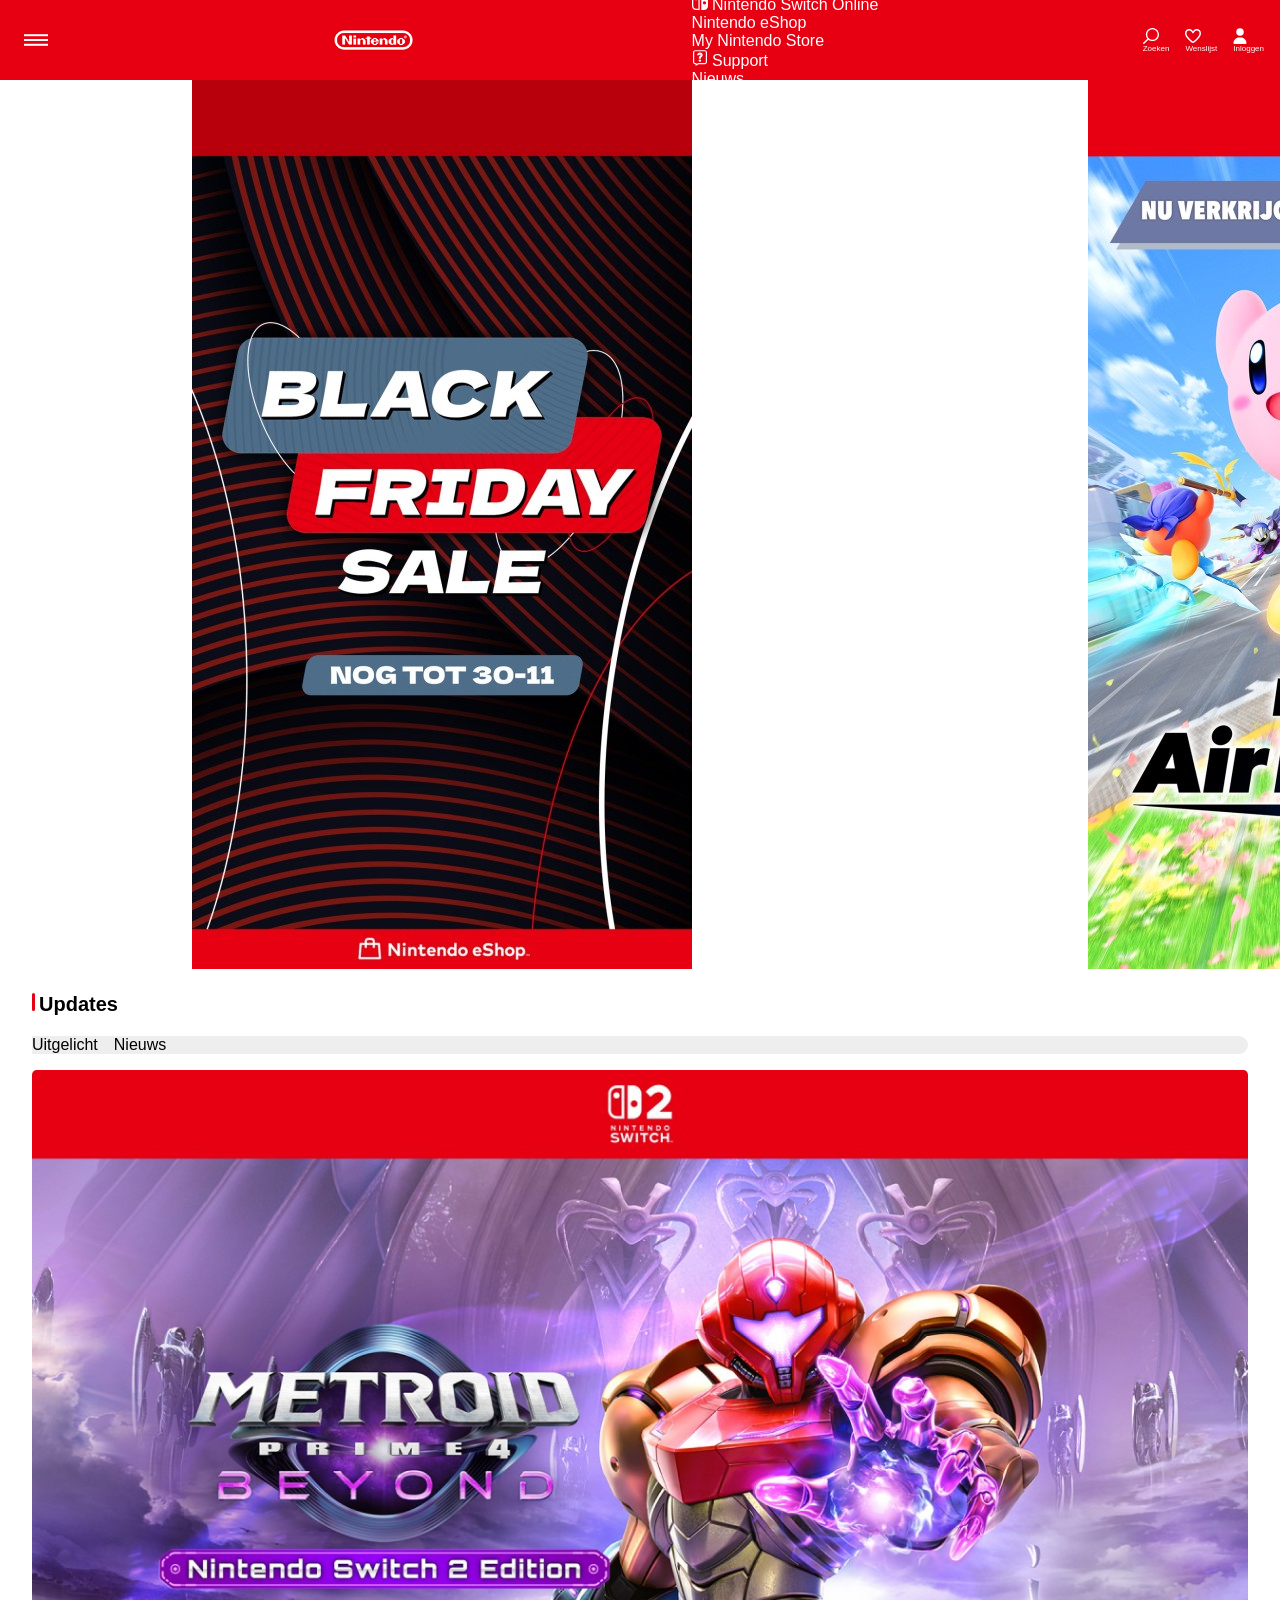
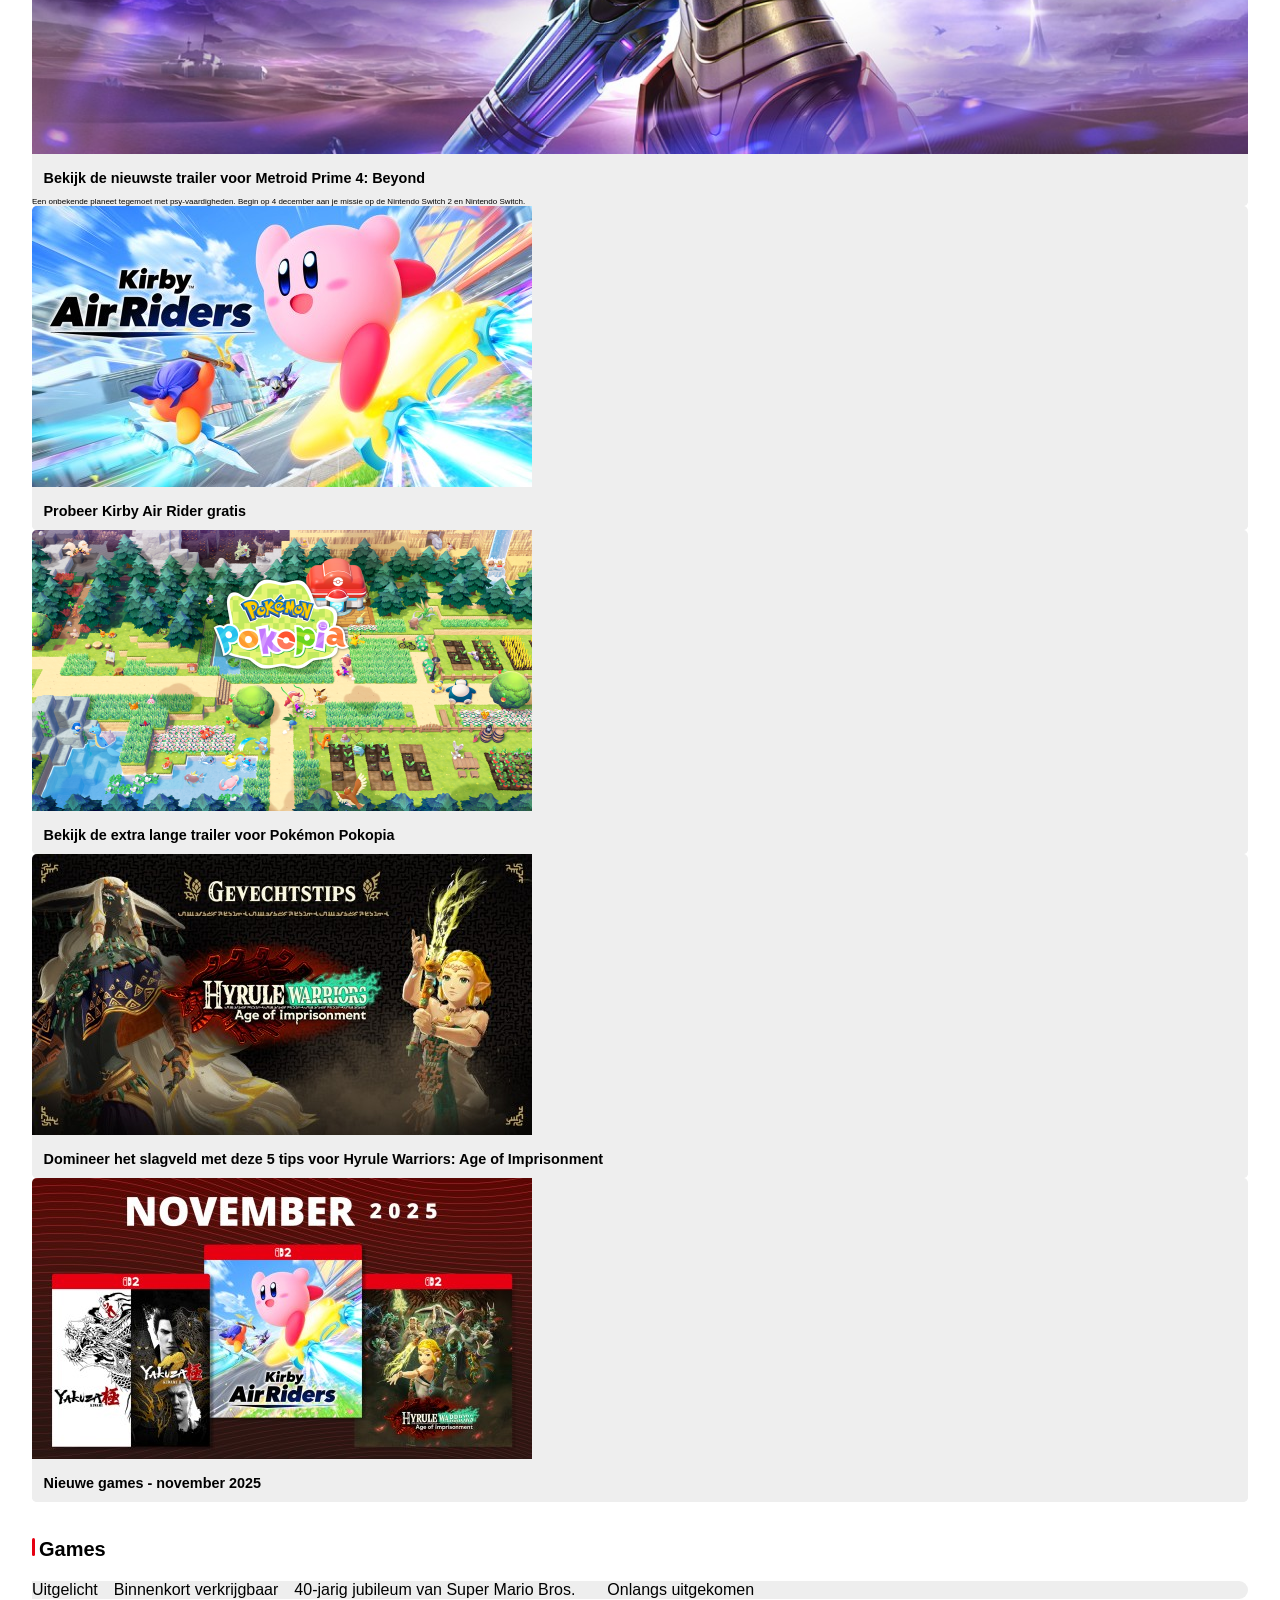
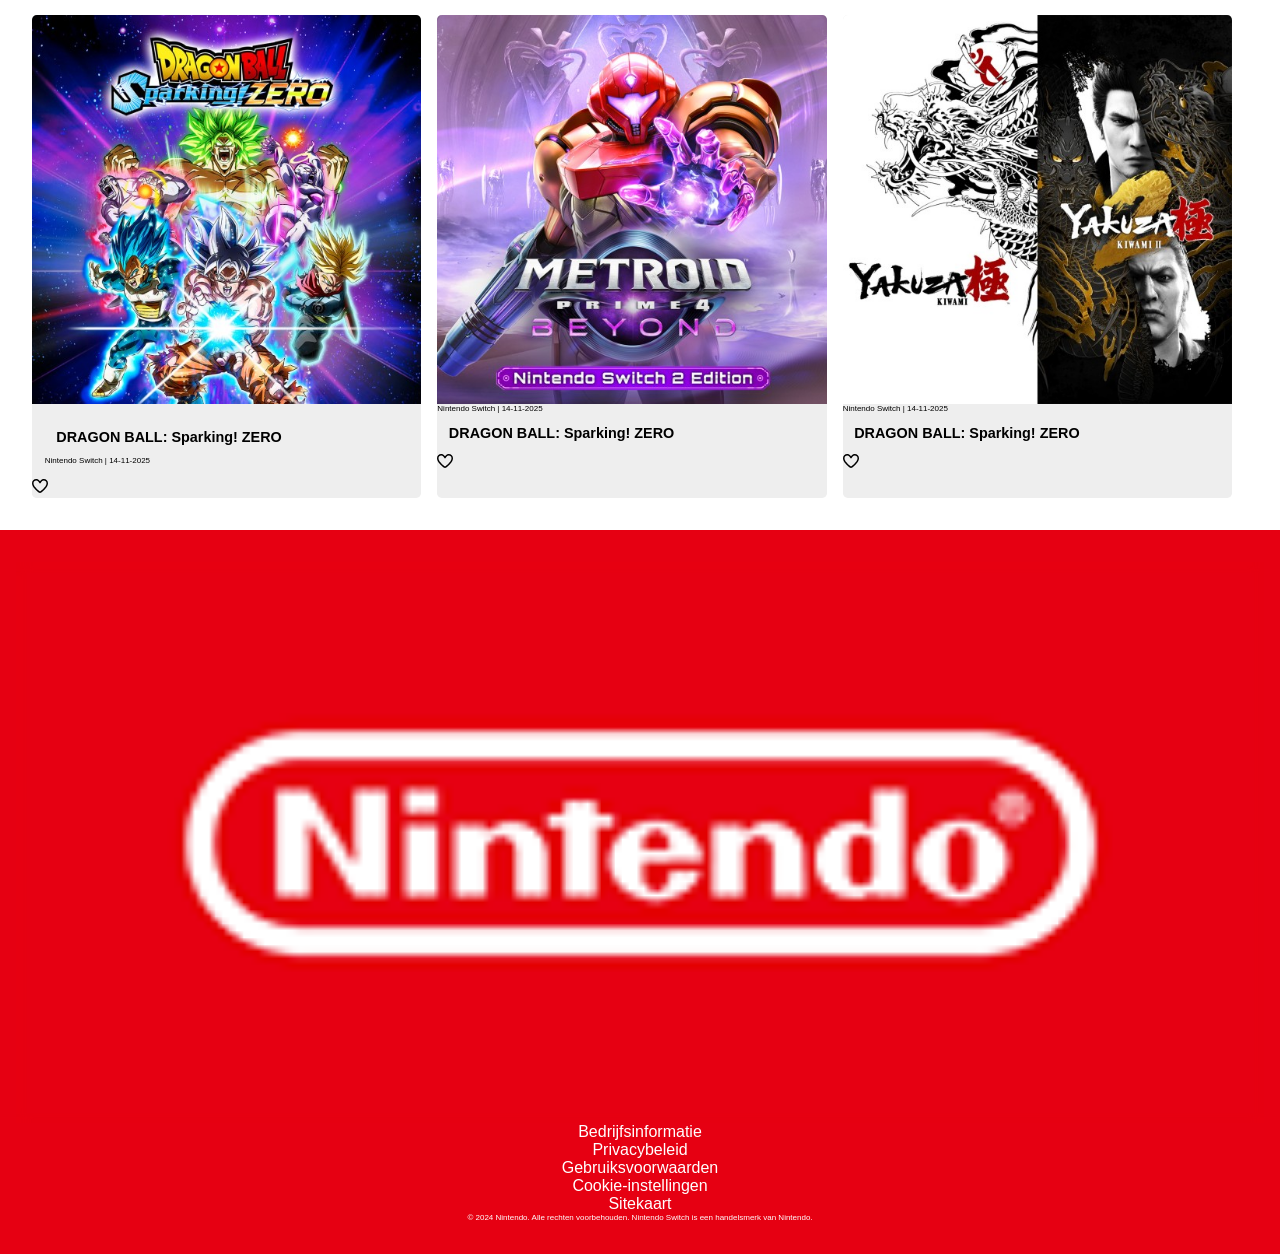
==== commit 09e159f1: "Hero Slider - Hero slider centred - padding toegevoegd - svgs groter gemaakt" ====
--- a/index.html
+++ b/index.html
@@ -86,19 +86,19 @@
 				<li>
 					<a href="#">
 						<svg width="1em" height="1em" class="cla-svg-icon plo-header__nav-icon" style="" xmlns="http://www.w3.org/2000/svg" viewBox="0 0 512 512"><path d="M302.29-.49c-116,.31-209.79,94.6-209.48,210.6a210.06,210.06,0,0,0,45.81,130.38L7.17,471.57a23.46,23.46,0,0,0,16.58,39.92A23.13,23.13,0,0,0,40,504.83L171.49,373.77c90.71,72.29,222.85,57.37,295.14-33.34S524,117.59,433.3,45.3A210,210,0,0,0,302.29-.49Zm0,376.91a166.84,166.84,0,1,1,166.7-167v.33A166.92,166.92,0,0,1,302.29,376.42Z"></path></svg>
-						Zoeken
+						<p>Zoeken</p>
 					</a>
 				</li>
 				<li>
 					<a href="#">
 						<svg width="1em" height="1em" class="cla-svg-icon plo-header__nav-icon" style="" xmlns="http://www.w3.org/2000/svg" viewBox="0 0 512 512"><path d="M378.9 80c-27.3 0-53 13.1-69 35.2l-34.4 47.6c-4.5 6.2-11.7 9.9-19.4 9.9s-14.9-3.7-19.4-9.9l-34.4-47.6c-16-22.1-41.7-35.2-69-35.2-47 0-85.1 38.1-85.1 85.1 0 49.9 32 98.4 68.1 142.3 41.1 50 91.4 94 125.9 120.3 3.2 2.4 7.9 4.2 14 4.2s10.8-1.8 14-4.2c34.5-26.3 84.8-70.4 125.9-120.3 36.2-43.9 68.1-92.4 68.1-142.3 0-47-38.1-85.1-85.1-85.1zM271 87.1c25-34.6 65.2-55.1 107.9-55.1 73.5 0 133.1 59.6 133.1 133.1 0 68.6-42.9 128.9-79.1 172.8-44.1 53.6-97.3 100.1-133.8 127.9-12.3 9.4-27.5 14.1-43.1 14.1s-30.8-4.7-43.1-14.1C176.4 438 123.2 391.5 79.1 338 42.9 294.1 0 233.7 0 165.1 0 91.6 59.6 32 133.1 32 175.8 32 216 52.5 241 87.1l15 20.7 15-20.7z"></path></svg>
-						Wenslijst
+						<p>Wenslijst</p>
 					</a>
 				</li>
 				<li>
 					<a href="#">
 						<svg width="0.875em" height="1em" class="cla-svg-icon plo-header__nav-icon" xmlns="http://www.w3.org/2000/svg" viewBox="0 0 448 512"><path d="M224 248a120 120 0 1 0 0-240 120 120 0 1 0 0 240zm-29.7 56C95.8 304 16 383.8 16 482.3 16 498.7 29.3 512 45.7 512l356.6 0c16.4 0 29.7-13.3 29.7-29.7 0-98.5-79.8-178.3-178.3-178.3l-59.4 0z"></path></svg>
-						Inloggen
+						<p>Inloggen</p>
 					</a>
 				</li>
 			</ul>
@@ -187,7 +187,56 @@
 					</ul>
 				</li>
 				<li id="updatesNieuws">
-					halloooo
+					<ul>
+						<li>
+							<article>
+								<a>
+									<img src="images/updates_2.jpg" alt="">
+									<h3>Probeer Kirby Air Rider gratis</h3>
+								</a>
+							</article>
+						</li>
+						<li>
+							<article>
+								<a>
+									<img src="images/updates_3.png" alt="">
+									<h3>Bekijk de extra lange trailer voor Pokémon Pokopia</h3>
+								</a>
+							</article>
+						</li>
+						<li>
+							<article>
+								<a>
+									<img src="images/updates_4.jpg" alt="">
+									<h3>Domineer het slagveld met deze 5 tips voor Hyrule Warriors: Age of Imprisonment</h3>
+								</a>
+							</article>
+						</li>
+						<li>
+							<article>
+								<a>
+									<img src="images/updates_5.jpg" alt="">
+									<h3>Nieuwe games - november 2025</h3>
+								</a>
+							</article>
+						</li>
+						<li>
+							<article>
+								<a>
+									<img src="images/updates_4.jpg" alt="">
+									<h3>Domineer het slagveld met deze 5 tips voor Hyrule Warriors: Age of Imprisonment</h3>
+								</a>
+							</article>
+						</li>
+						<li>
+							<article>
+								<a>
+									<img src="images/updates_5.jpg" alt="">
+									<h3>Nieuwe games - november 2025</h3>
+								</a>
+							</article>
+						</li>
+					</ul>
 				</li>
 			</ul>
 		</section>
--- a/styles/index.css
+++ b/styles/index.css
@@ -9,12 +9,17 @@
   width: 1px;
 }
 
+body {
+	font-family: 'Fira Sans', sans-serif;
+	background-color: var(--primary-clr);
+	color: var(--text-clr);
+}
+
 h2 {
-	margin-top: 1em;
+	margin-block: 1em 1em;
 	font-family: 'Fira Sans', sans-serif;
 	font-size: 20px;
 	font-weight: bold;
-	margin-bottom: 0.5em;
 }
 
 h2::before {
@@ -24,9 +29,10 @@
 	background-color: var(--secondary-clr);
 	display:inline-block;
 	margin-bottom: auto;
-	margin-right: 0.2em;
+	margin-right: 0.2em; 
 	border-radius: 0.5em;
 }
+
 h3 {
 	font-family: 'Fira Sans', sans-serif;
 	font-size: .9em;
@@ -40,57 +46,36 @@
 }
 
 
-
-body {
-	font-family: 'Fira Sans', sans-serif;
-	background-color: var(--primary-clr);
-	color: var(--text-clr);
-}
-
-/* Source: A11y | Hides the headings from view */
-.visually-hidden {
-  clip: rect(0 0 0 0);
-  clip-path: inset(50%);
-  height: 1px;
-  overflow: hidden;
-  position: absolute;
-  white-space: nowrap;
-  width: 1px;
-}
-
-h2 {
-	margin-top: 1em;
-	font-family: 'Fira Sans', sans-serif;
-	font-size: 20px;
-	font-weight: bold;
-	margin-bottom: 0.5em;
-}
-
-h2::before {
-	content: '';
-	height: 0.9em;
-	min-width: 0.15em;
-	background-color: var(--secondary-clr);
-	display:inline-block;
-	margin-bottom: auto;
-	margin-right: 0.2em;
-	border-radius: 0.5em;
-}
-h3 {
-	font-family: 'Fira Sans', sans-serif;
-	font-size: .9em;
-	font-weight: regular;
-	font-weight: bold;
-}
-
-p {
-	font-size: 8px;
+img {
+	max-height:100%; 
+	max-width:100%
 }
 
 /****************/
-/* header */
+/*   header 	*/
 /****************/
 
+@media (width <= 600px) {
+	header {
+		position: sticky;
+		top: 0;
+	}
+
+	header nav ul:nth-of-type(1) {
+		display: grid;
+		grid-template-columns: 1fr 1fr 1fr;
+		gap: 1em;
+		padding: 4em;
+		position: fixed;
+		inset: 0;
+		translate: -100% 0;
+		transition: 1s;
+	}
+
+	header nav.is-open ul {
+		translate: 0 0;
+	}
+}
 
 header nav {
 	display: flex;
@@ -102,12 +87,17 @@
 	height: 3em;
 }
 
-header button {
+header nav button {
 	width: 2.5em;
 	aspect-ratio: 1/1;
 	display: grid;
 	justify-items: center;
 	align-items: center;
+
+	@media (width <= 600px) {
+		position: relative;
+		z-index: 1;
+	}
 }
 
 header button span {
@@ -142,7 +132,6 @@
   rotate: -45deg;
 }
 
-
 header nav ul:nth-of-type(2) {
 	display: flex;
 	gap: 1em;
@@ -155,7 +144,7 @@
 	height: 100%;
 }
 
-header nav ul:nth-of-type(2) svg {
+header nav svg {
 	fill: white;
 }
 
@@ -164,34 +153,9 @@
     margin: 0 auto;
 }
 
-
-
 main section > article:nth-of-type(1) {
 	margin-bottom: 1em;
 }
-
-img {
-	max-height:100%; 
-	max-width:100%
-}
-
-main > section:not(:first-of-type) article {
-	display: block;
-	border-radius: 0.3em;
-	overflow: hidden; 
-	background: var(--background-clr);
-}
-
-
-
-/* [aria-label="active"] {
-	background-color: var(--secondary-clr);
-	color: var(--secondary-text-clr);
-	padding: .5em 1em;
-	border-radius: 1em;
-	
-} */
-
 
 footer {
 	background-color: var(--secondary-clr);
@@ -203,29 +167,3 @@
 	margin-top: 2em;
 }
 
-@media (width <= 600px) {
-	header {
-		position: sticky;
-		top: 0;
-	}
-
-	header nav button {
-		position: relative;
-		z-index: 1;
-	}
-
-	header nav ul:nth-of-type(1) {
-		display: grid;
-		grid-template-columns: 1fr 1fr 1fr;
-		gap: 1em;
-		padding: 4em;
-		position: fixed;
-		inset: 0;
-		translate: -100% 0;
-		transition: 1s;
-	}
-
-	header nav.is-open ul {
-		translate: 0 0;
-	}
-}
--- a/styles/home.css
+++ b/styles/home.css
@@ -1,16 +1,12 @@
-/****************/
-/* slides section */
-/****************/
+/******************************/
+/* 	     Slides section       */
+/******************************/
 
 main section:nth-of-type(1) ul { 
-	margin:0;
-	padding:0;
-	list-style-type:"";
 	display:flex;
-	
 	overflow-x:auto;
-	
 	scroll-snap-type:x mandatory;
+	padding-inline:15%;
 	
 	@media (prefers-reduced-motion:no-preference) {
 		scroll-behavior:smooth;
@@ -21,20 +17,17 @@
 
 main > section:nth-of-type(1) ul {
 	
-	/* position fixed zorgt ervoor dat de knoppen altijd zichtbaar zijn */
   &::scroll-button(*) {
     position: static; 
     position-anchor: --carousel;
     position-visibility: always;
     font-family: "Material Symbols Outlined";
-		
-		width:3em;
-		aspect-ratio:1/1;
-		border-radius:50%;
-		
-		border:none;
-		color:white;
-		background-color:dodgerblue;
+	width:3em;
+	aspect-ratio:1/1;
+	border-radius:50%;
+	border:none;
+	color:white;
+	background-color:dodgerblue;
   }
 
   &::scroll-button(right) {
@@ -54,9 +47,8 @@
 	}
 }
 
-
 main > section:nth-of-type(1) ul li {
-	flex-basis:100%;
+	flex-basis:70dvw;
 	flex-shrink:0;
 	scroll-snap-align:center;
 }
@@ -65,9 +57,10 @@
 	display:block;
 }
 
-/****************/
-/* tabs */
-/****************/
+/******************************/
+/* 	          tabs            */
+/******************************/
+
 
 main > section:not(:first-of-type) > ul:nth-of-type(1){
 	display: flex;
@@ -80,7 +73,7 @@
 }
 main > section:not(:first-of-type) > ul:nth-of-type(1) a:target-current {
 	background-color: var(--secondary-clr);
-	color: white;
+	color: var(--primary-clr);
 	padding: .5em 1em;
 	border-radius: 1em;
   	cursor: default;
@@ -90,9 +83,21 @@
     margin-bottom: 1em;
 } 
 
-/****************/
-/* updates section */
-/****************/
+
+/******************************/
+/* 	     Updates section      */
+/******************************/
+
+main > section:not(:first-of-type) article:nth-of-type(1) article {
+	margin-bottom: 1em;
+}
+
+main > section:not(:first-of-type) article {
+	display: block;
+	border-radius: 0.3em;
+	overflow: hidden; 
+	background: var(--background-clr);
+}
 
 main > section:not(:first-of-type) > ul:nth-of-type(2) {
   list-style:none;
@@ -104,9 +109,10 @@
 	flex-shrink: 0;
 }
 
-/****************/
-/* games section */
-/****************/
+
+/******************************/
+/* 	     Games section        */
+/******************************/
 main > section:nth-of-type(3) > div {
 	overflow-x: auto;
 	overscroll-behavior: contain;
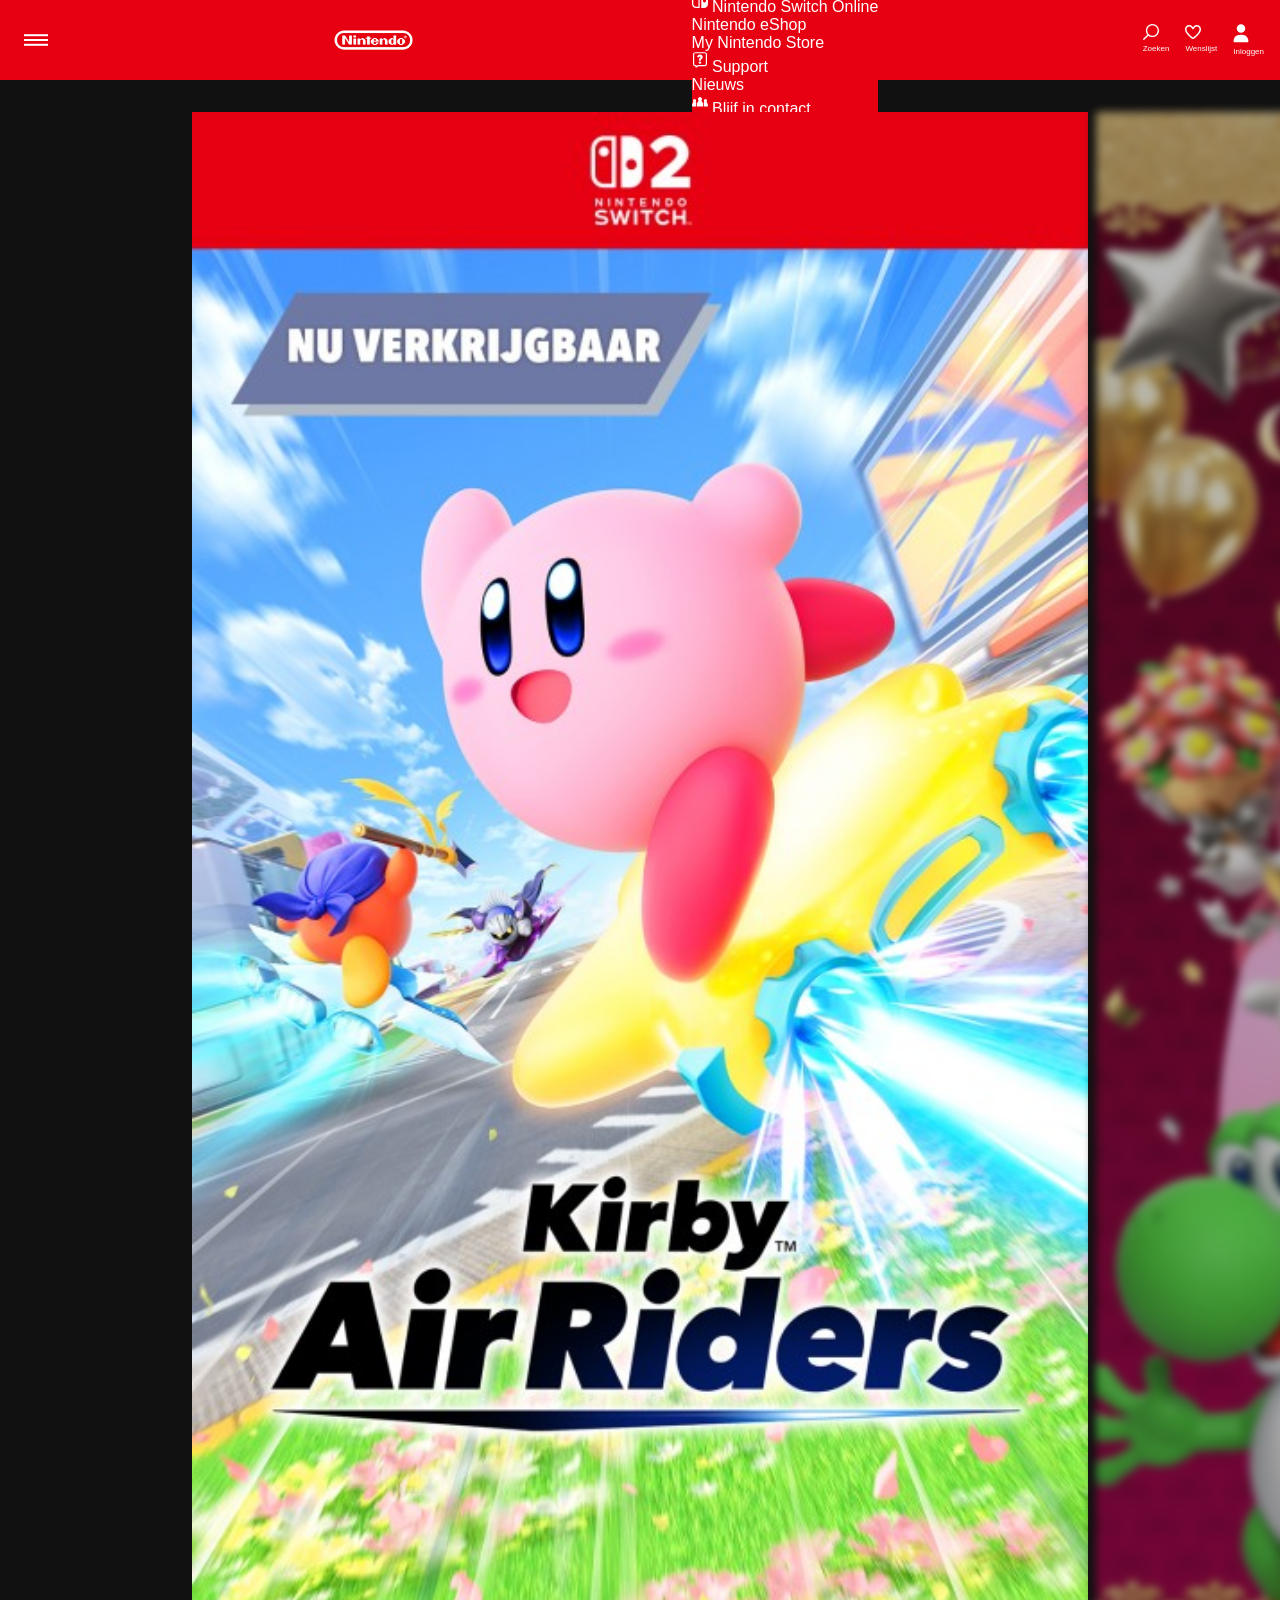
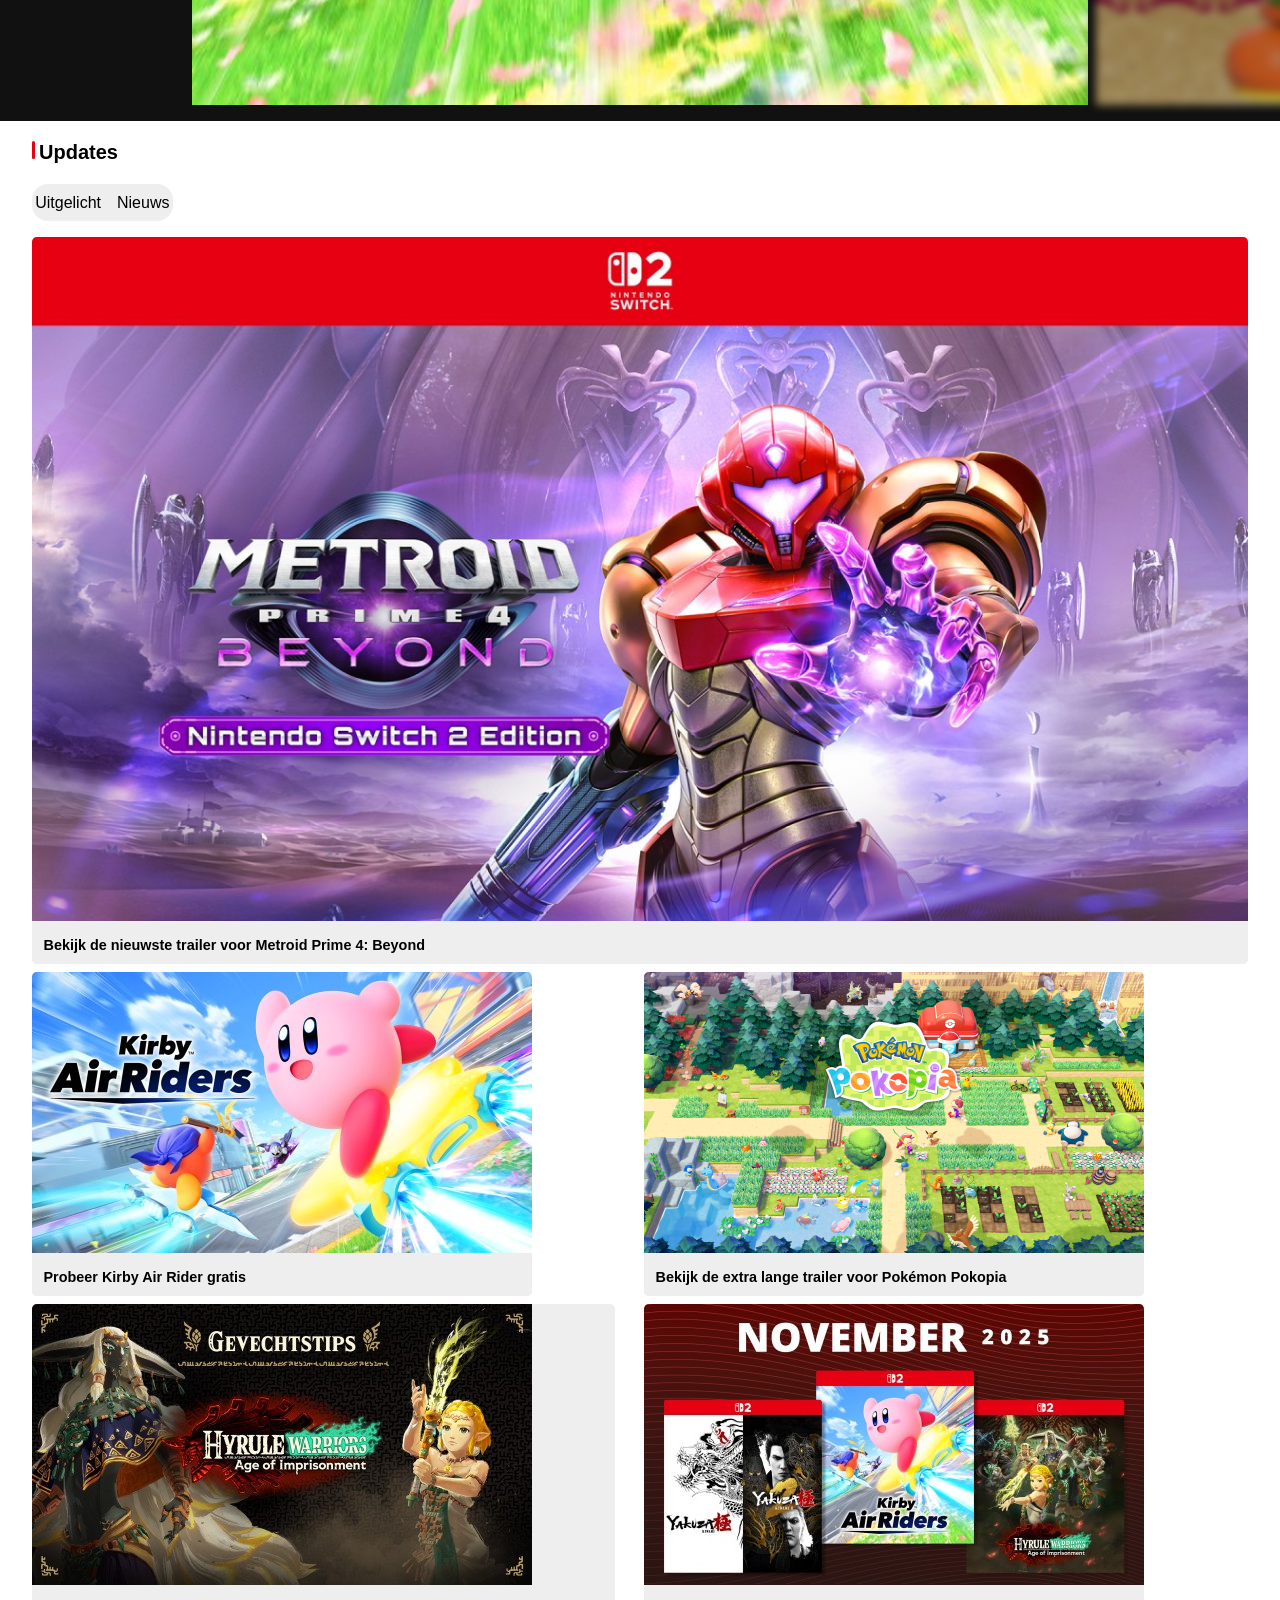
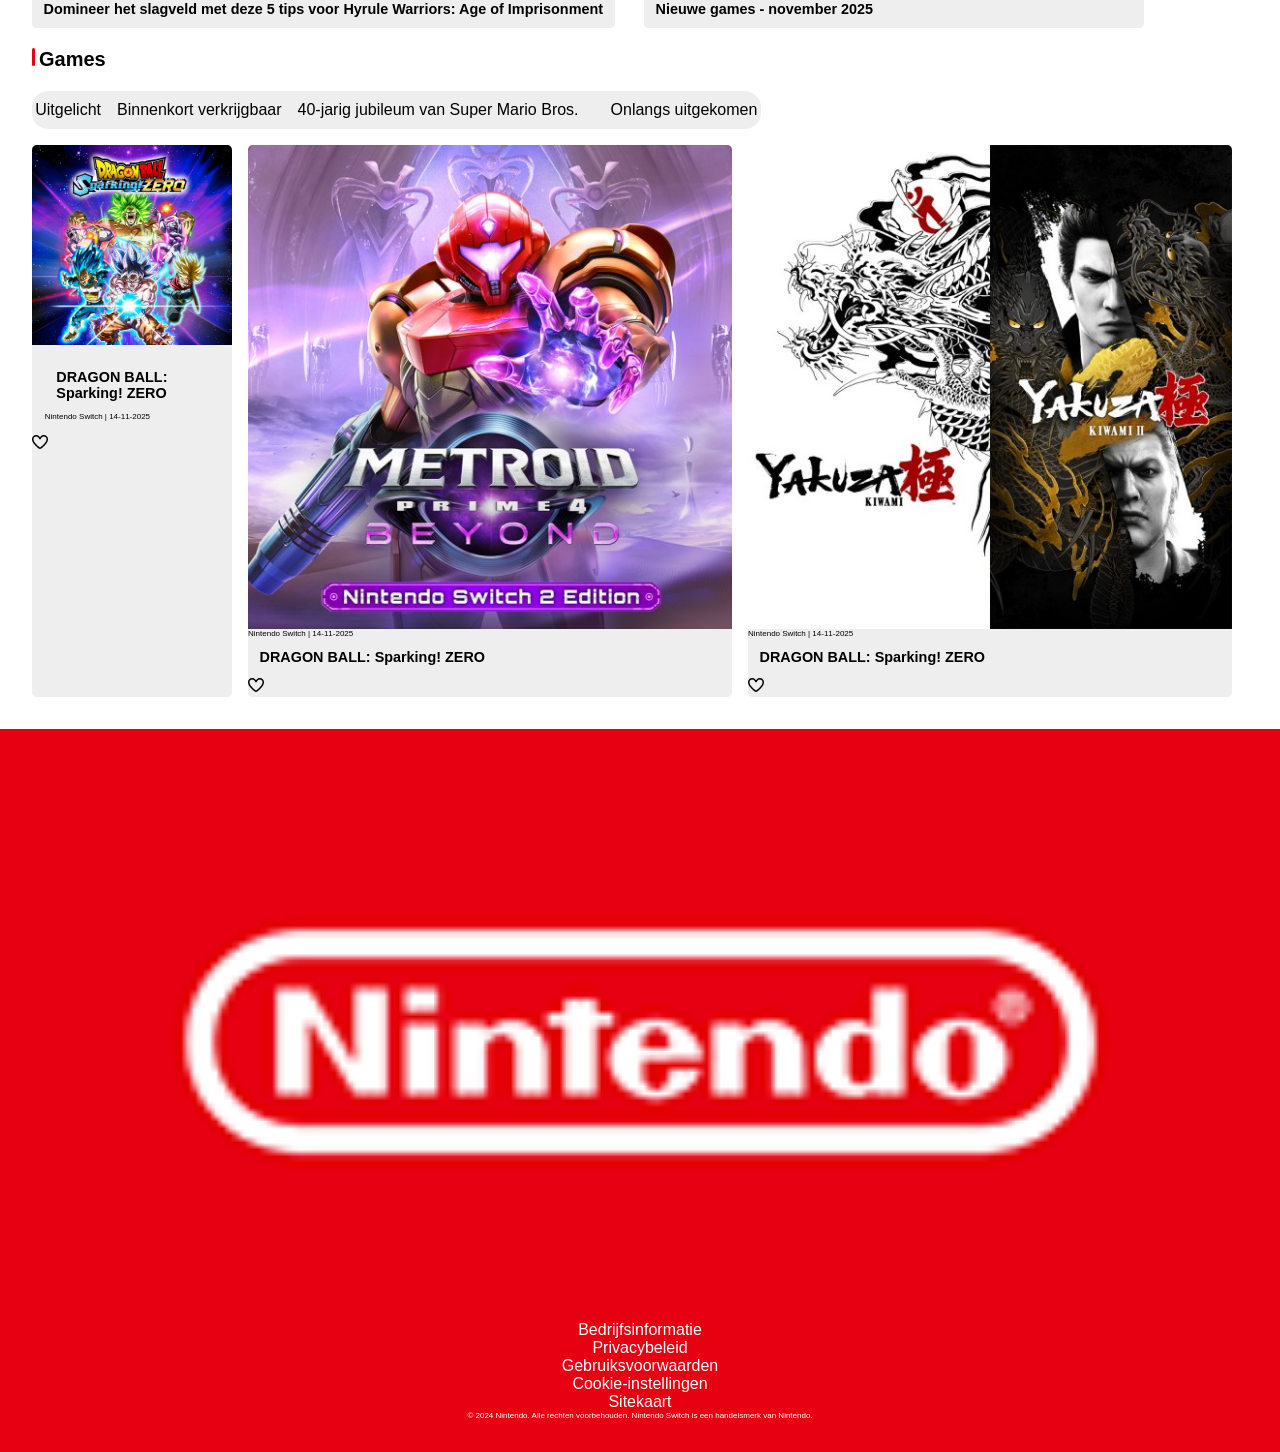
==== commit 223d3f39: "Updates section styling - Grid updates hele space innemen styling - scrollbar styling - tabs styling" ====
--- a/index.html
+++ b/index.html
@@ -107,8 +107,7 @@
 	<main>	
 		<!-- slider -->
 		<section>
-			<ul>
-				<li>
+			<ul class="hero-carousel">
 					<a href="">
 						<img src="../images/hero_1.jpg" alt="">
 					</a>
--- a/styles/index.css
+++ b/styles/index.css
@@ -145,7 +145,10 @@
 }
 
 header nav svg {
-	fill: white;
+	fill: currentcolor;
+	margin-bottom: 4px;
+	width: 1em;
+	height: auto;
 }
 
 main > section:not(:first-of-type) {
--- a/styles/home.css
+++ b/styles/home.css
@@ -7,16 +7,19 @@
 	overflow-x:auto;
 	scroll-snap-type:x mandatory;
 	padding-inline:15%;
+	scrollbar-color: grey black;
+  	scrollbar-width: thin;
 	
-	@media (prefers-reduced-motion:no-preference) {
+	/* @media (prefers-reduced-motion:no-preference) {
 		scroll-behavior:smooth;
-	}
+	} */
 	
 	anchor-name: --carousel;
 }
 
 main > section:nth-of-type(1) ul {
-	
+	padding-block: 2em 1em;
+	background-color: var(--primary-text-clr);
   &::scroll-button(*) {
     position: static; 
     position-anchor: --carousel;
@@ -37,7 +40,7 @@
   }
 
   &::scroll-button(left) {
-    position-area: bottom;
+    position: static;
     content: '←' / 'Previous';
 		justify-self:start;
   }
@@ -51,6 +54,28 @@
 	flex-basis:70dvw;
 	flex-shrink:0;
 	scroll-snap-align:center;
+	padding-inline: 4px;
+	border-radius: .2em;
+
+	
+	filter:blur(4px);
+	opacity:.7;
+	transition:
+    filter .3s ease,
+    transform .3s ease,
+    opacity .3s ease;
+}
+
+main section:nth-of-type(1) ul li.is-active {
+  filter:none;
+  opacity:1;
+}
+
+/* kleine fix, zodat je afbeeldingen netjes vullen */
+main section:nth-of-type(1) ul img {
+  display:block;
+  width:100%;
+  height:auto;
 }
 
 main > ul img {
@@ -67,7 +92,9 @@
 	align-items: center;
 	background-color: var(--background-clr);
 	border-radius: 1em;
-	
+	margin-bottom: 1em;
+	padding: .6em .2em;
+	max-width: max-content;
 	gap: 1em;
 	scroll-target-group: auto;
 }
@@ -79,8 +106,9 @@
   	cursor: default;
 }
 
-main > section:not(:first-of-type) ul:first-of-type {
-    margin-bottom: 1em;
+main > section:not(:first-of-type) > ul:first-of-type {
+    
+	
 } 
 
 
@@ -88,15 +116,21 @@
 /* 	     Updates section      */
 /******************************/
 
-main > section:not(:first-of-type) article:nth-of-type(1) article {
-	margin-bottom: 1em;
+#updatesUitgelicht > article{
+	margin-bottom: .5em;
 }
 
 main > section:not(:first-of-type) article {
+	
 	display: block;
 	border-radius: 0.3em;
 	overflow: hidden; 
 	background: var(--background-clr);
+}
+
+main > section:not(:first-of-type) article:not(:first-of-type)  {
+	width: 100%;
+  	height: 100%;
 }
 
 main > section:not(:first-of-type) > ul:nth-of-type(2) {
@@ -136,22 +170,20 @@
 main > section:nth-of-type(3) > div div {
 	padding: 0.8em;
 }
+	
+main section:nth-of-type(2) article > a > p {
+display: none;
+}
 
+/* updates */
+main > section:nth-of-type(2) > ul:nth-of-type(2) ul {
+	display: grid;
+	grid-template-columns: 1fr 1fr;
+	gap: 0.5em;
+}
 
-
-
-@media (width <= 500px) {
-	
-	main section:nth-of-type(2) article > a > p {
-		display: none;
-	}
-
-	/* updates */
-	main > section:nth-of-type(2) > ul:nth-of-type(2) ul {
-		display: grid;
-		grid-template-columns: 1fr 1fr;
-		gap: 0.5em;
-	 }
+main > section:nth-of-type(2) > ul:nth-of-type(2) ul li {
+	display: flex;
 }
 
 button:active {
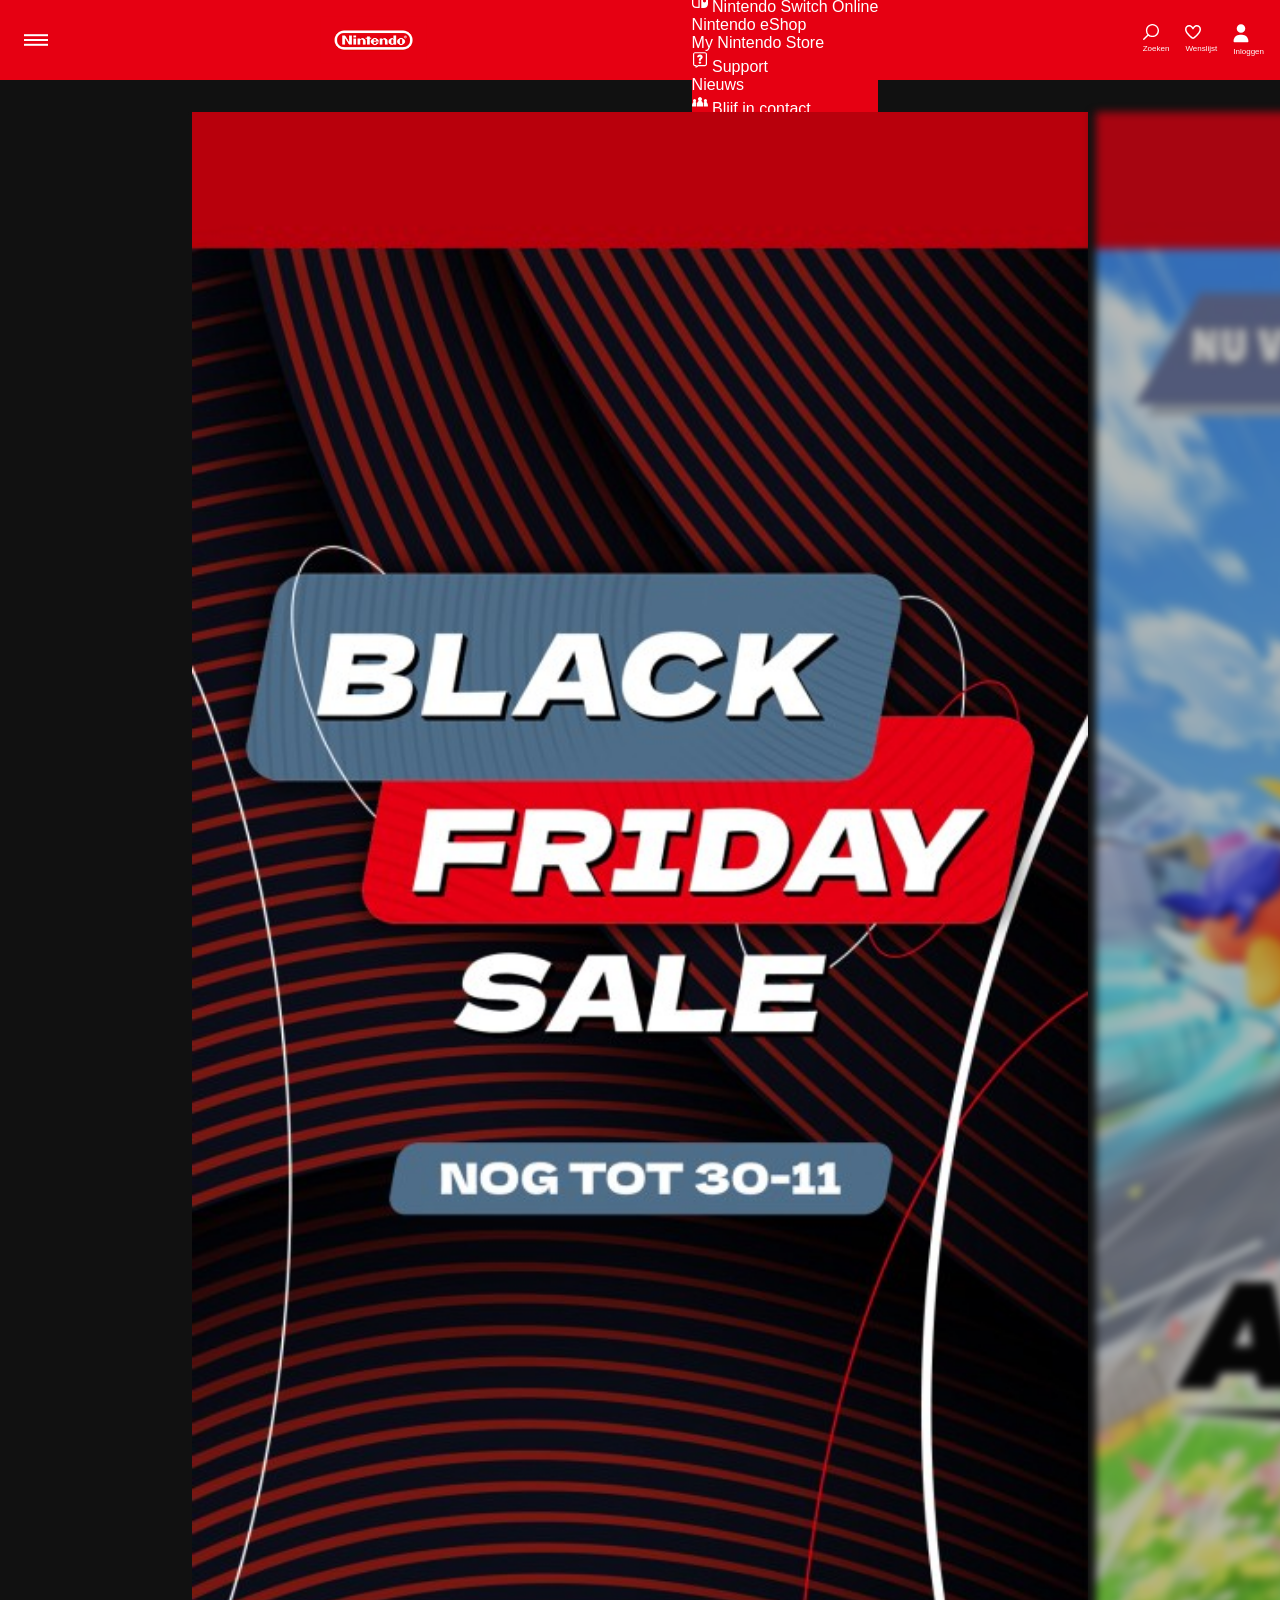
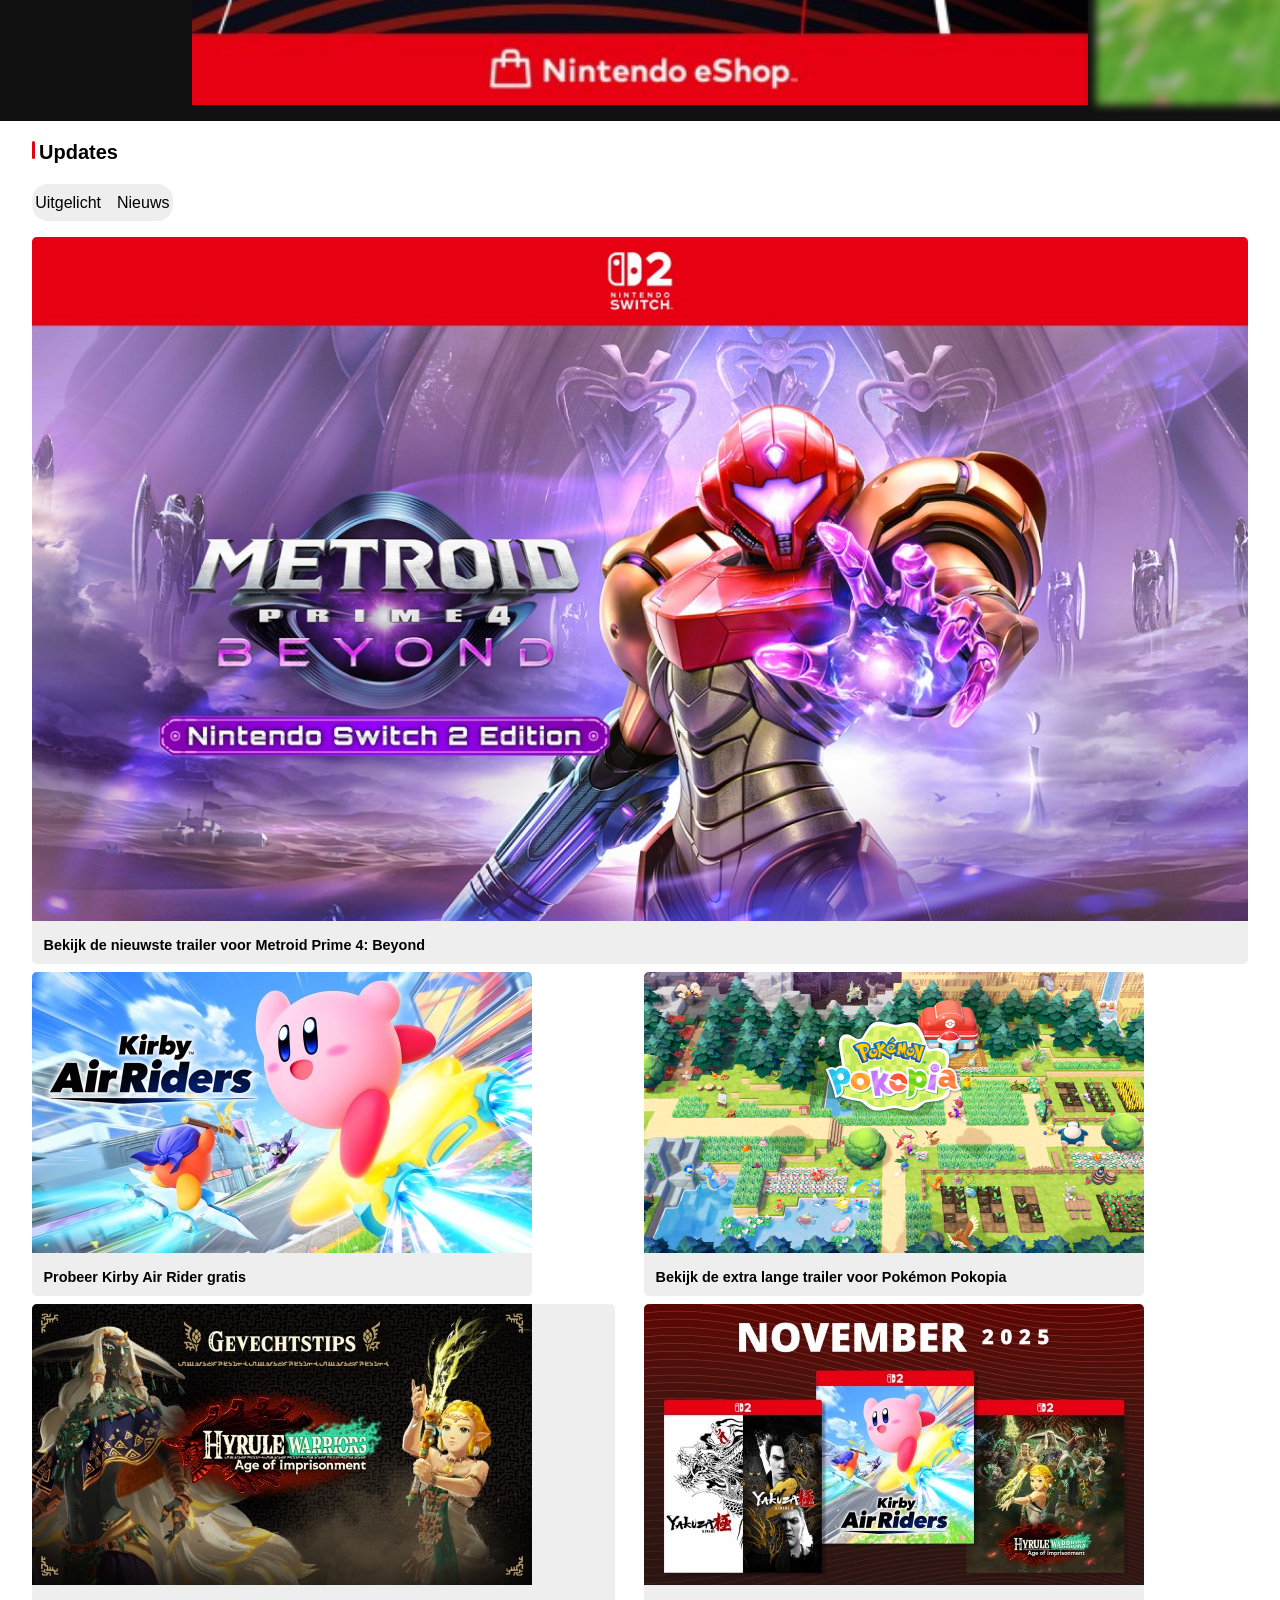
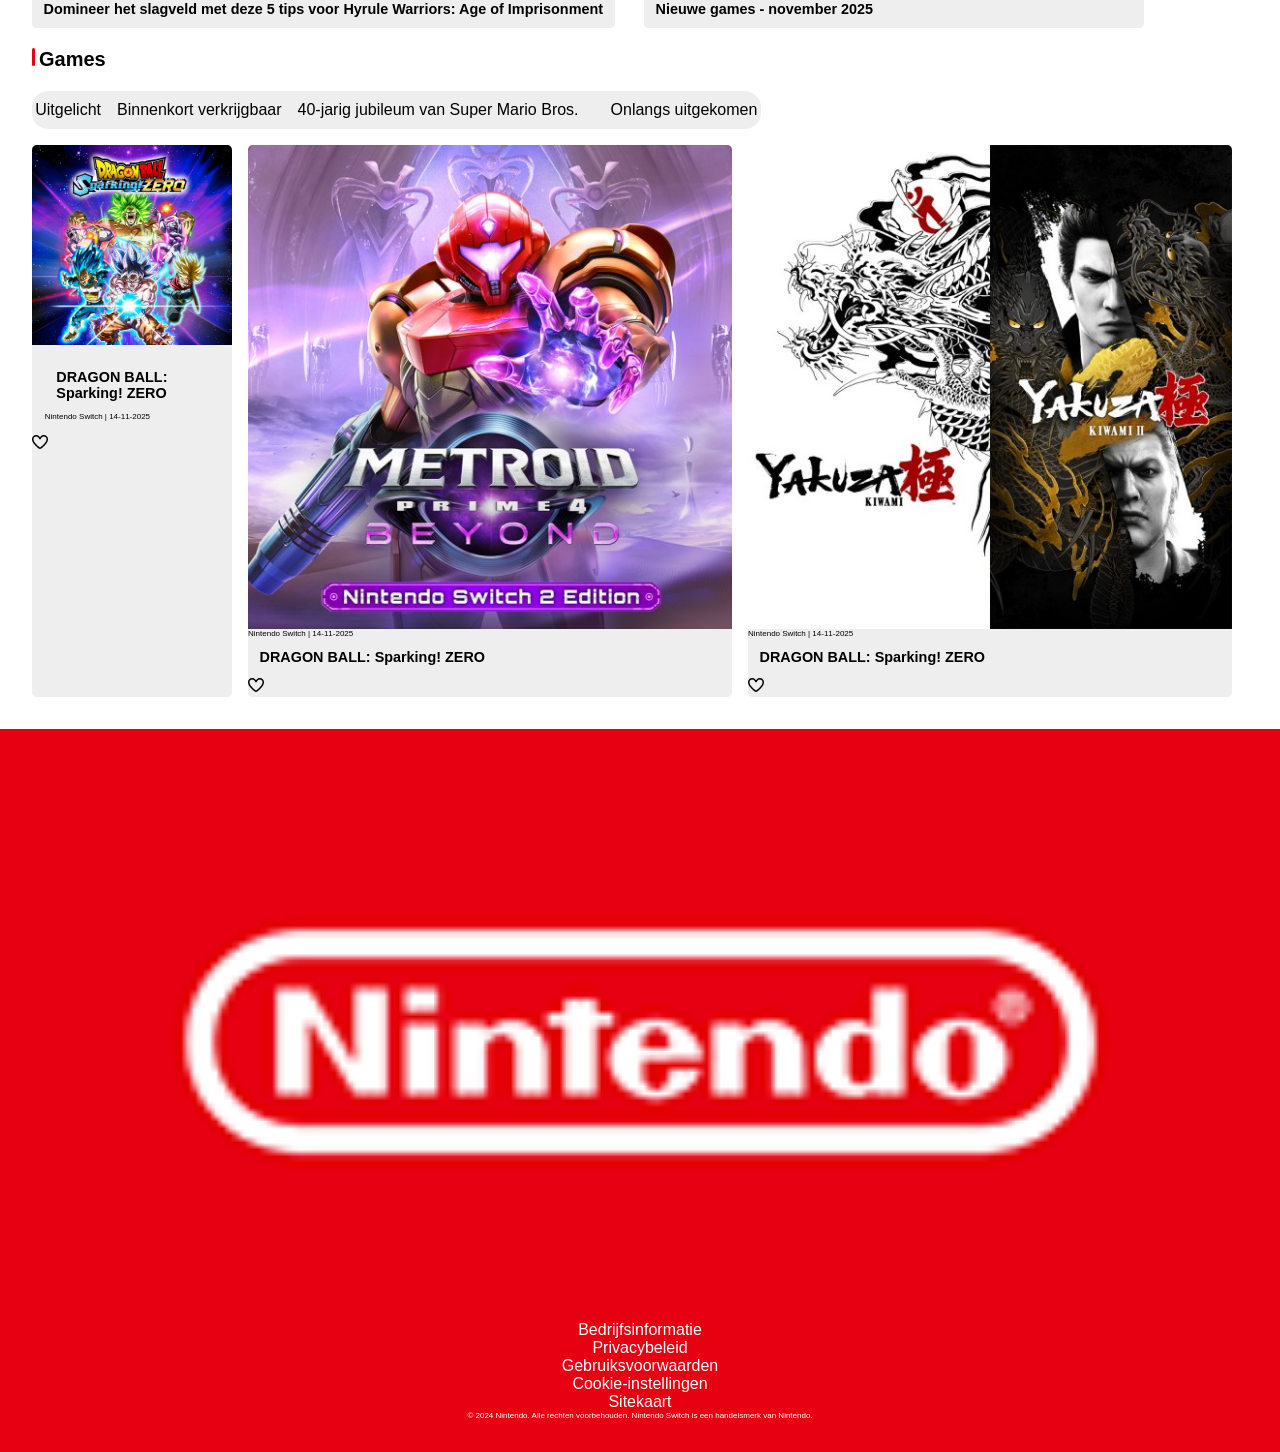
==== commit 4043eef2: "class carousel slides is-active toegevoegd aan de slides voor javascript" ====
--- a/index.html
+++ b/index.html
@@ -108,6 +108,7 @@
 		<!-- slider -->
 		<section>
 			<ul class="hero-carousel">
+				<li class="is-active">
 					<a href="">
 						<img src="../images/hero_1.jpg" alt="">
 					</a>
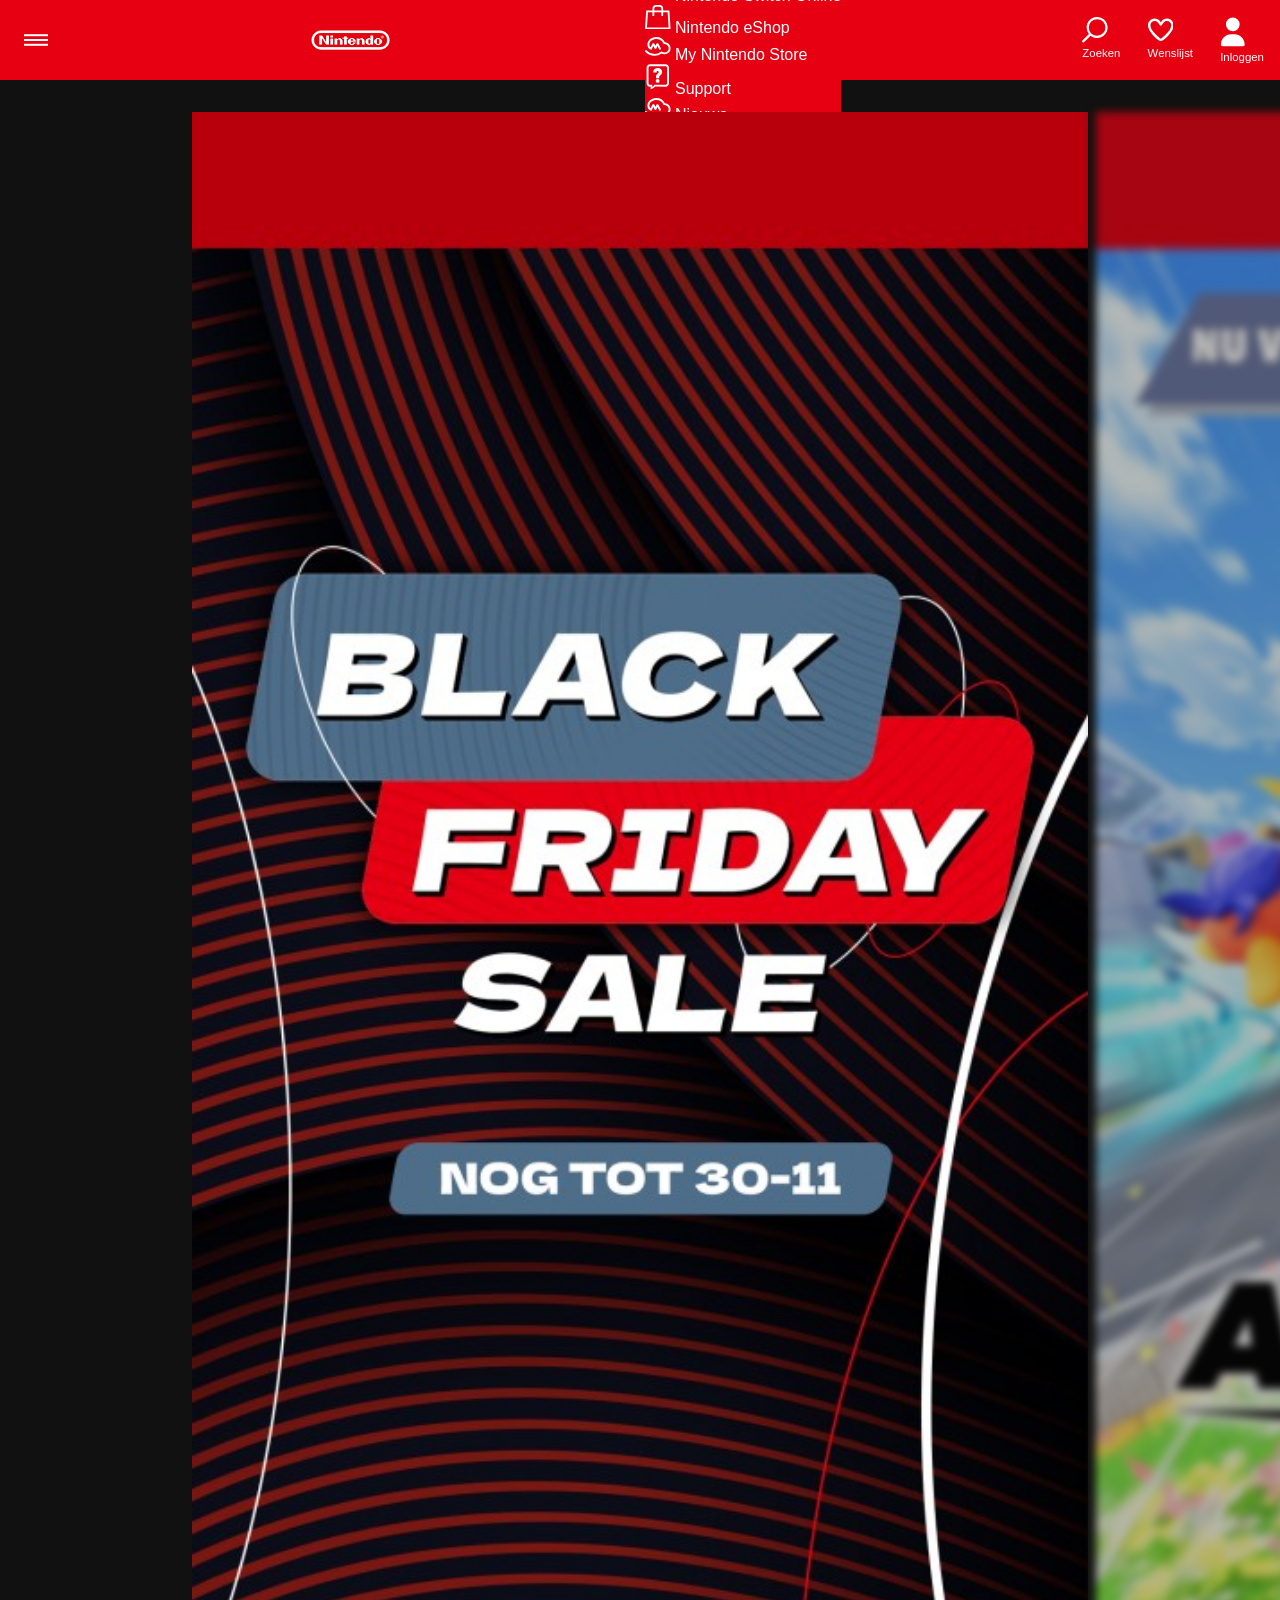
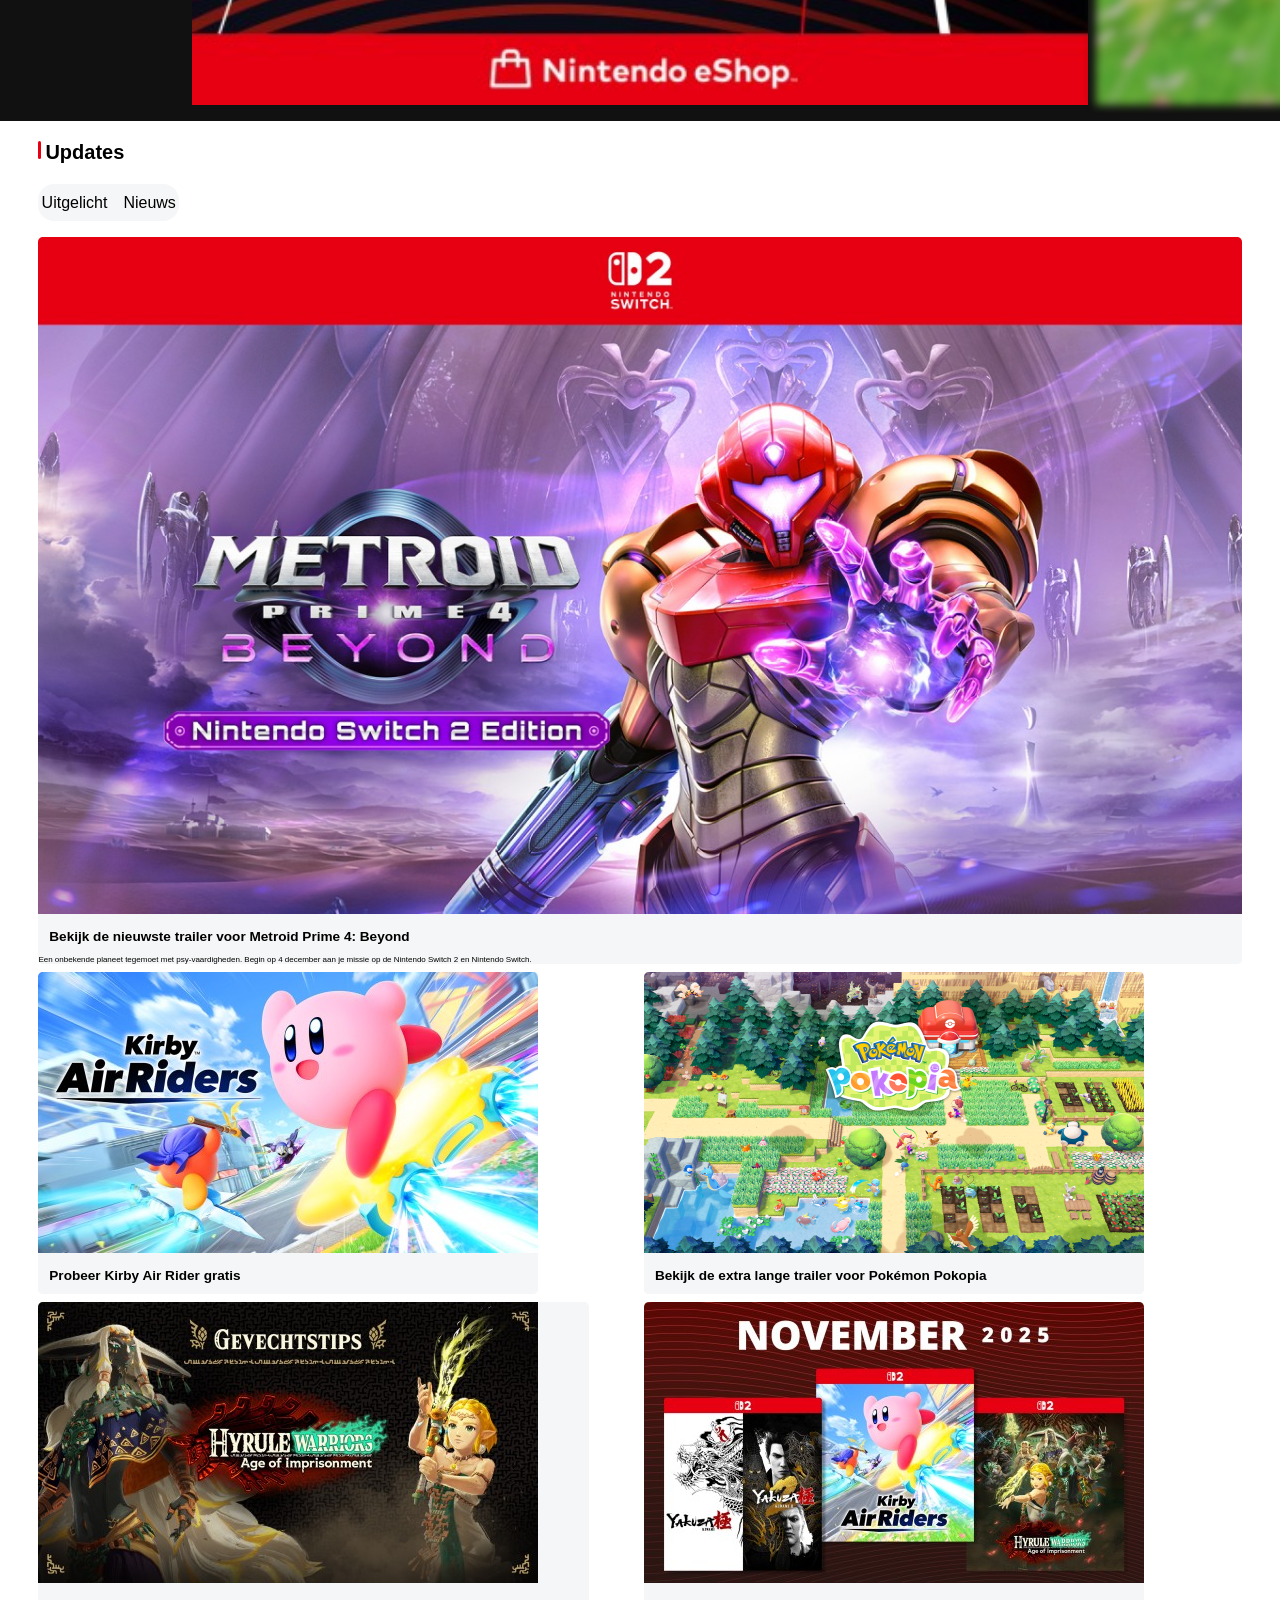
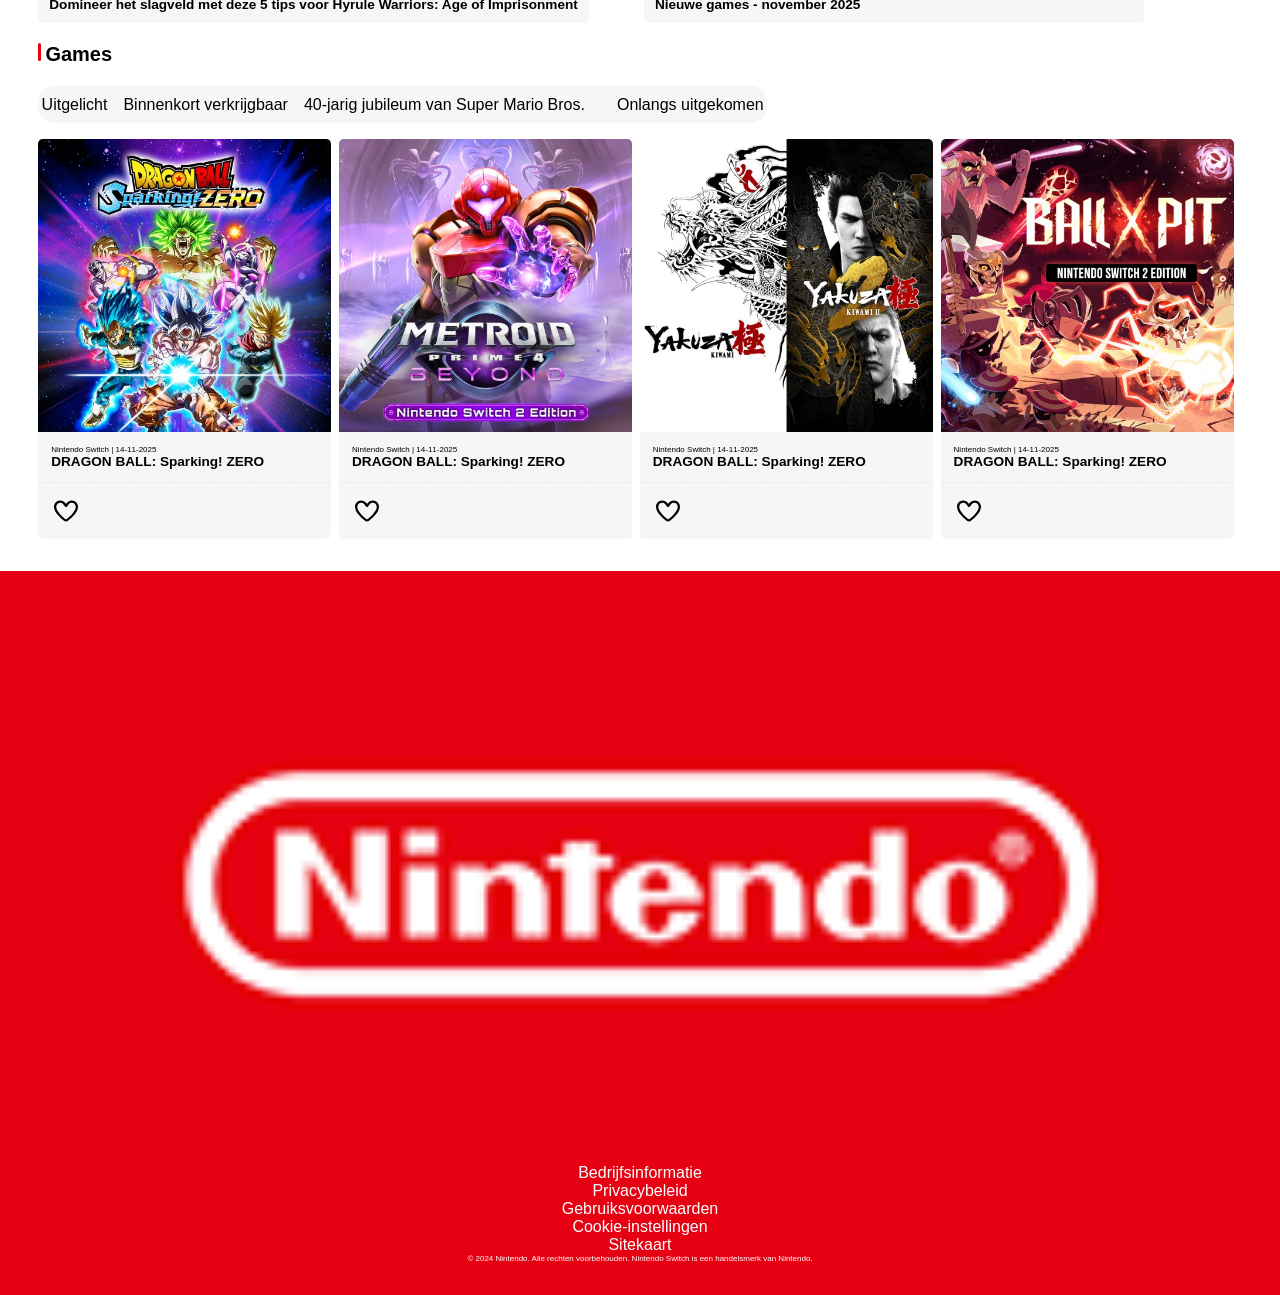
==== commit f86c560e: "update" ====
--- a/index.html
+++ b/index.html
@@ -49,11 +49,13 @@
 				</li>
 				<li>
 					<a href="#">
+						<svg width="1.0529122231337162em" height="1em" class="cla-svg-icon plm-main-navigation-item__content-container-item--icon plm-main-navigation-item__content-container-item--icon__large" style="" xmlns="http://www.w3.org/2000/svg" viewBox="0 0 539.07 511.98"><path d="M477.05,152.88l20.66,320.34H41.35L62,152.88h415m36.35-38.77H25.67L0,512H539.07L513.4,114.11ZM382.27,226.63V77.72A77.73,77.73,0,0,0,304.54,0h-70A77.73,77.73,0,0,0,156.8,77.72V226.63a2.77,2.77,0,0,0,2.77,2.77h33.24a2.77,2.77,0,0,0,2.76-2.77V77.72a39,39,0,0,1,39-39h70a39,39,0,0,1,38.95,39V226.63a2.77,2.77,0,0,0,2.77,2.77H379.5A2.77,2.77,0,0,0,382.27,226.63Z"></path></svg>
 						Nintendo eShop
 					</a>
 				</li>
 				<li>
 					<a href="#">
+						<svg width="1.3602999999999998em" height="1em" class="cla-svg-icon plm-main-navigation-item__content-container-item--icon plm-main-navigation-item__content-container-item--icon__medium" style="" xmlns="http://www.w3.org/2000/svg" viewBox="0 0 40.809 30"><path d="M31.742 8.257A15.455 15.455 0 0 0 17.95.001c-6.905 0-14.047 4.607-14.047 12.316a8.747 8.747 0 0 0 4.826 7.718 1.532 1.532 0 0 0 2-.671l2.647-4.947 1.916 3.76a1.54 1.54 0 0 0 2.739 0l1.9-3.738 2.589 4.916a1.537 1.537 0 1 0 2.718-1.434l-3.97-7.541a1.558 1.558 0 0 0-1.37-.821 1.533 1.533 0 0 0-1.356.838l-1.88 3.694-1.882-3.69a1.534 1.534 0 0 0-2.721-.026L8.83 16.401a5.4 5.4 0 0 1-1.854-4.086c0-5.781 5.579-9.236 10.978-9.236a12.512 12.512 0 0 1 11.463 7.374 1.543 1.543 0 0 0 1.488.874 1.349 1.349 0 0 1 .229 0h.123A6.624 6.624 0 0 1 35.8 22.633a6.6 6.6 0 0 1-4.75 1.937 6.5 6.5 0 0 1-3.659-1.161 1.531 1.531 0 0 0-1.885.009 16.937 16.937 0 0 1-22.793-1.99 1.54 1.54 0 1 0-2.352 1.986 20.033 20.033 0 0 0 14.807 6.587 19.874 19.874 0 0 0 11.344-3.5 9.912 9.912 0 0 0 4.531 1.156 9.666 9.666 0 0 0 9.763-9.775 9.756 9.756 0 0 0-9.067-9.62z"></path></svg>
 						My Nintendo Store
 					</a>
 				</li>
@@ -65,7 +67,7 @@
 				</li>
 				<li>
 					<a href="#">
-						
+						<svg width="1.3602999999999998em" height="1em" class="cla-svg-icon plm-main-navigation-item__content-container-item--icon plm-main-navigation-item__content-container-item--icon__medium" style="" xmlns="http://www.w3.org/2000/svg" viewBox="0 0 40.809 30"><path d="M31.742 8.257A15.455 15.455 0 0 0 17.95.001c-6.905 0-14.047 4.607-14.047 12.316a8.747 8.747 0 0 0 4.826 7.718 1.532 1.532 0 0 0 2-.671l2.647-4.947 1.916 3.76a1.54 1.54 0 0 0 2.739 0l1.9-3.738 2.589 4.916a1.537 1.537 0 1 0 2.718-1.434l-3.97-7.541a1.558 1.558 0 0 0-1.37-.821 1.533 1.533 0 0 0-1.356.838l-1.88 3.694-1.882-3.69a1.534 1.534 0 0 0-2.721-.026L8.83 16.401a5.4 5.4 0 0 1-1.854-4.086c0-5.781 5.579-9.236 10.978-9.236a12.512 12.512 0 0 1 11.463 7.374 1.543 1.543 0 0 0 1.488.874 1.349 1.349 0 0 1 .229 0h.123A6.624 6.624 0 0 1 35.8 22.633a6.6 6.6 0 0 1-4.75 1.937 6.5 6.5 0 0 1-3.659-1.161 1.531 1.531 0 0 0-1.885.009 16.937 16.937 0 0 1-22.793-1.99 1.54 1.54 0 1 0-2.352 1.986 20.033 20.033 0 0 0 14.807 6.587 19.874 19.874 0 0 0 11.344-3.5 9.912 9.912 0 0 0 4.531 1.156 9.666 9.666 0 0 0 9.763-9.775 9.756 9.756 0 0 0-9.067-9.62z"></path></svg>
 						Nieuws
 					</a>
 				</li>
@@ -240,52 +242,72 @@
 				</li>
 			</ul>
 		</section>
-		<section id="games">
+		<section>
 				<h2>Games</h2>
 				<ul>
 					<li>
-						<a href="#games">Uitgelicht</a>
+						<a href="#list_item_1">Uitgelicht</a>
 					</li>
 					<li>
-						<a href="#games">Binnenkort verkrijgbaar</a>
+						<a href="#list_item_2">Binnenkort verkrijgbaar</a>
 					</li>
 					<li>
-						<a href="#games">40-jarig jubileum van Super Mario Bros.</button>
+						<a href="#list_item_3">40-jarig jubileum van Super Mario Bros.</button>
 					</li>
 					<li>
-						<a href="#games">Onlangs uitgekomen</a>
+						<a href="#list_item_4">Onlangs uitgekomen</a>
 					</li>
 				</ul>
-				<div>
-					<article>
-						<a href="#">
-							<div>
-							<h3>DRAGON BALL: Sparking! ZERO</h3>
-							<p>Nintendo Switch | 14-11-2025</p> 
-							</div>
+				<ul >
+					<li id="list_item_1">
+						<article>
+							<a href="#">
+								<div>
+									<p>Nintendo Switch | 14-11-2025</p> 
+									<h3>DRAGON BALL: Sparking! ZERO</h3>
+								</div>
 								<img src="../images/games_1.jpg" alt="Dragon Ball Sparkling! Zero omslag">
-							
-						</a>
-						<button aria-label="Toevoegen aan wenslijst"><svg width="1em" height="1em" class="cla-svg-icon clm-card-product__footer-wishlist" style="" xmlns="http://www.w3.org/2000/svg" viewBox="0 0 512 512" data-testid="wishlist-button"><path d="M378.9 80c-27.3 0-53 13.1-69 35.2l-34.4 47.6c-4.5 6.2-11.7 9.9-19.4 9.9s-14.9-3.7-19.4-9.9l-34.4-47.6c-16-22.1-41.7-35.2-69-35.2-47 0-85.1 38.1-85.1 85.1 0 49.9 32 98.4 68.1 142.3 41.1 50 91.4 94 125.9 120.3 3.2 2.4 7.9 4.2 14 4.2s10.8-1.8 14-4.2c34.5-26.3 84.8-70.4 125.9-120.3 36.2-43.9 68.1-92.4 68.1-142.3 0-47-38.1-85.1-85.1-85.1zM271 87.1c25-34.6 65.2-55.1 107.9-55.1 73.5 0 133.1 59.6 133.1 133.1 0 68.6-42.9 128.9-79.1 172.8-44.1 53.6-97.3 100.1-133.8 127.9-12.3 9.4-27.5 14.1-43.1 14.1s-30.8-4.7-43.1-14.1C176.4 438 123.2 391.5 79.1 338 42.9 294.1 0 233.7 0 165.1 0 91.6 59.6 32 133.1 32 175.8 32 216 52.5 241 87.1l15 20.7 15-20.7z"></path></svg></button>
-					</article>
-					<article>
-						<a href="#">
-							<h3>DRAGON BALL: Sparking! ZERO</h3>
-							<p>Nintendo Switch | 14-11-2025</p> 
-							<img src="../images/games_2.jpg" alt="Dragon Ball Sparkling! Zero omslag">
-							
-						</a>
-						<button aria-label="Toevoegen aan wenslijst"><svg width="1em" height="1em" class="cla-svg-icon clm-card-product__footer-wishlist" style="" xmlns="http://www.w3.org/2000/svg" viewBox="0 0 512 512" data-testid="wishlist-button"><path d="M378.9 80c-27.3 0-53 13.1-69 35.2l-34.4 47.6c-4.5 6.2-11.7 9.9-19.4 9.9s-14.9-3.7-19.4-9.9l-34.4-47.6c-16-22.1-41.7-35.2-69-35.2-47 0-85.1 38.1-85.1 85.1 0 49.9 32 98.4 68.1 142.3 41.1 50 91.4 94 125.9 120.3 3.2 2.4 7.9 4.2 14 4.2s10.8-1.8 14-4.2c34.5-26.3 84.8-70.4 125.9-120.3 36.2-43.9 68.1-92.4 68.1-142.3 0-47-38.1-85.1-85.1-85.1zM271 87.1c25-34.6 65.2-55.1 107.9-55.1 73.5 0 133.1 59.6 133.1 133.1 0 68.6-42.9 128.9-79.1 172.8-44.1 53.6-97.3 100.1-133.8 127.9-12.3 9.4-27.5 14.1-43.1 14.1s-30.8-4.7-43.1-14.1C176.4 438 123.2 391.5 79.1 338 42.9 294.1 0 233.7 0 165.1 0 91.6 59.6 32 133.1 32 175.8 32 216 52.5 241 87.1l15 20.7 15-20.7z"></path></svg></button>
-					</article>
-					<article>
-						<a href="#">
-							<h3>DRAGON BALL: Sparking! ZERO</h3>
-							<p>Nintendo Switch | 14-11-2025</p>
-							<img src="../images/games_3.jpg" alt="Dragon Ball Sparkling! Zero omslag">
-						</a>
-						<button aria-label="Toevoegen aan wenslijst"><svg width="1em" height="1em" class="cla-svg-icon clm-card-product__footer-wishlist" style="" xmlns="http://www.w3.org/2000/svg" viewBox="0 0 512 512" data-testid="wishlist-button"><path d="M378.9 80c-27.3 0-53 13.1-69 35.2l-34.4 47.6c-4.5 6.2-11.7 9.9-19.4 9.9s-14.9-3.7-19.4-9.9l-34.4-47.6c-16-22.1-41.7-35.2-69-35.2-47 0-85.1 38.1-85.1 85.1 0 49.9 32 98.4 68.1 142.3 41.1 50 91.4 94 125.9 120.3 3.2 2.4 7.9 4.2 14 4.2s10.8-1.8 14-4.2c34.5-26.3 84.8-70.4 125.9-120.3 36.2-43.9 68.1-92.4 68.1-142.3 0-47-38.1-85.1-85.1-85.1zM271 87.1c25-34.6 65.2-55.1 107.9-55.1 73.5 0 133.1 59.6 133.1 133.1 0 68.6-42.9 128.9-79.1 172.8-44.1 53.6-97.3 100.1-133.8 127.9-12.3 9.4-27.5 14.1-43.1 14.1s-30.8-4.7-43.1-14.1C176.4 438 123.2 391.5 79.1 338 42.9 294.1 0 233.7 0 165.1 0 91.6 59.6 32 133.1 32 175.8 32 216 52.5 241 87.1l15 20.7 15-20.7z"></path></svg></button>
-					</article>
-				</div>
+							</a>
+							<button aria-label="Toevoegen aan wenslijst"><svg width="1em" height="1em" class="cla-svg-icon clm-card-product__footer-wishlist" style="" xmlns="http://www.w3.org/2000/svg" viewBox="0 0 512 512" data-testid="wishlist-button"><path d="M378.9 80c-27.3 0-53 13.1-69 35.2l-34.4 47.6c-4.5 6.2-11.7 9.9-19.4 9.9s-14.9-3.7-19.4-9.9l-34.4-47.6c-16-22.1-41.7-35.2-69-35.2-47 0-85.1 38.1-85.1 85.1 0 49.9 32 98.4 68.1 142.3 41.1 50 91.4 94 125.9 120.3 3.2 2.4 7.9 4.2 14 4.2s10.8-1.8 14-4.2c34.5-26.3 84.8-70.4 125.9-120.3 36.2-43.9 68.1-92.4 68.1-142.3 0-47-38.1-85.1-85.1-85.1zM271 87.1c25-34.6 65.2-55.1 107.9-55.1 73.5 0 133.1 59.6 133.1 133.1 0 68.6-42.9 128.9-79.1 172.8-44.1 53.6-97.3 100.1-133.8 127.9-12.3 9.4-27.5 14.1-43.1 14.1s-30.8-4.7-43.1-14.1C176.4 438 123.2 391.5 79.1 338 42.9 294.1 0 233.7 0 165.1 0 91.6 59.6 32 133.1 32 175.8 32 216 52.5 241 87.1l15 20.7 15-20.7z"></path></svg></button>
+						</article>
+					</li>
+					<li id="list_item_2">
+						<article>
+							<a href="#">
+								<div>
+									<p>Nintendo Switch | 14-11-2025</p> 
+									<h3>DRAGON BALL: Sparking! ZERO</h3>
+								</div>
+								<img src="../images/games_2.jpg" alt="Dragon Ball Sparkling! Zero omslag">
+							</a>
+							<button aria-label="Toevoegen aan wenslijst"><svg width="1em" height="1em" class="cla-svg-icon clm-card-product__footer-wishlist" style="" xmlns="http://www.w3.org/2000/svg" viewBox="0 0 512 512" data-testid="wishlist-button"><path d="M378.9 80c-27.3 0-53 13.1-69 35.2l-34.4 47.6c-4.5 6.2-11.7 9.9-19.4 9.9s-14.9-3.7-19.4-9.9l-34.4-47.6c-16-22.1-41.7-35.2-69-35.2-47 0-85.1 38.1-85.1 85.1 0 49.9 32 98.4 68.1 142.3 41.1 50 91.4 94 125.9 120.3 3.2 2.4 7.9 4.2 14 4.2s10.8-1.8 14-4.2c34.5-26.3 84.8-70.4 125.9-120.3 36.2-43.9 68.1-92.4 68.1-142.3 0-47-38.1-85.1-85.1-85.1zM271 87.1c25-34.6 65.2-55.1 107.9-55.1 73.5 0 133.1 59.6 133.1 133.1 0 68.6-42.9 128.9-79.1 172.8-44.1 53.6-97.3 100.1-133.8 127.9-12.3 9.4-27.5 14.1-43.1 14.1s-30.8-4.7-43.1-14.1C176.4 438 123.2 391.5 79.1 338 42.9 294.1 0 233.7 0 165.1 0 91.6 59.6 32 133.1 32 175.8 32 216 52.5 241 87.1l15 20.7 15-20.7z"></path></svg></button>
+						</article>
+					</li>
+					<li id="list_item_3">
+						<article>
+							<a href="#">
+								<div>
+									<p>Nintendo Switch | 14-11-2025</p> 
+									<h3>DRAGON BALL: Sparking! ZERO</h3>
+								</div>
+								<img src="../images/games_3.jpg" alt="Dragon Ball Sparkling! Zero omslag">
+							</a>
+							<button aria-label="Toevoegen aan wenslijst"><svg width="1em" height="1em" class="cla-svg-icon clm-card-product__footer-wishlist" style="" xmlns="http://www.w3.org/2000/svg" viewBox="0 0 512 512" data-testid="wishlist-button"><path d="M378.9 80c-27.3 0-53 13.1-69 35.2l-34.4 47.6c-4.5 6.2-11.7 9.9-19.4 9.9s-14.9-3.7-19.4-9.9l-34.4-47.6c-16-22.1-41.7-35.2-69-35.2-47 0-85.1 38.1-85.1 85.1 0 49.9 32 98.4 68.1 142.3 41.1 50 91.4 94 125.9 120.3 3.2 2.4 7.9 4.2 14 4.2s10.8-1.8 14-4.2c34.5-26.3 84.8-70.4 125.9-120.3 36.2-43.9 68.1-92.4 68.1-142.3 0-47-38.1-85.1-85.1-85.1zM271 87.1c25-34.6 65.2-55.1 107.9-55.1 73.5 0 133.1 59.6 133.1 133.1 0 68.6-42.9 128.9-79.1 172.8-44.1 53.6-97.3 100.1-133.8 127.9-12.3 9.4-27.5 14.1-43.1 14.1s-30.8-4.7-43.1-14.1C176.4 438 123.2 391.5 79.1 338 42.9 294.1 0 233.7 0 165.1 0 91.6 59.6 32 133.1 32 175.8 32 216 52.5 241 87.1l15 20.7 15-20.7z"></path></svg></button>
+						</article>
+					</li>
+					<li id="list_item_4">
+						<article>
+							<a href="#">
+								<div>
+									<p>Nintendo Switch | 14-11-2025</p> 
+									<h3>DRAGON BALL: Sparking! ZERO</h3>
+								</div>
+								<img src="../images/games_4.jpg" alt="Dragon Ball Sparkling! Zero omslag">
+							</a>
+							<button aria-label="Toevoegen aan wenslijst"><svg width="1em" height="1em" class="cla-svg-icon clm-card-product__footer-wishlist" style="" xmlns="http://www.w3.org/2000/svg" viewBox="0 0 512 512" data-testid="wishlist-button"><path d="M378.9 80c-27.3 0-53 13.1-69 35.2l-34.4 47.6c-4.5 6.2-11.7 9.9-19.4 9.9s-14.9-3.7-19.4-9.9l-34.4-47.6c-16-22.1-41.7-35.2-69-35.2-47 0-85.1 38.1-85.1 85.1 0 49.9 32 98.4 68.1 142.3 41.1 50 91.4 94 125.9 120.3 3.2 2.4 7.9 4.2 14 4.2s10.8-1.8 14-4.2c34.5-26.3 84.8-70.4 125.9-120.3 36.2-43.9 68.1-92.4 68.1-142.3 0-47-38.1-85.1-85.1-85.1zM271 87.1c25-34.6 65.2-55.1 107.9-55.1 73.5 0 133.1 59.6 133.1 133.1 0 68.6-42.9 128.9-79.1 172.8-44.1 53.6-97.3 100.1-133.8 127.9-12.3 9.4-27.5 14.1-43.1 14.1s-30.8-4.7-43.1-14.1C176.4 438 123.2 391.5 79.1 338 42.9 294.1 0 233.7 0 165.1 0 91.6 59.6 32 133.1 32 175.8 32 216 52.5 241 87.1l15 20.7 15-20.7z"></path></svg></button>
+						</article>
+					</li>
+				</ul>
 		</section>
 	</main>
 	<footer>
--- a/styles/index.css
+++ b/styles/index.css
@@ -35,10 +35,9 @@
 
 h3 {
 	font-family: 'Fira Sans', sans-serif;
-	font-size: .9em;
-	font-weight: regular;
-	padding: 0.8em;
-	font-weight: bold;
+	font-size: .85em;
+	font-weight: regular;	
+	font-weight: 700;
 }
 
 p {
@@ -59,21 +58,30 @@
 	header {
 		position: sticky;
 		top: 0;
+		z-index: 2;
 	}
 
 	header nav ul:nth-of-type(1) {
 		display: grid;
 		grid-template-columns: 1fr 1fr 1fr;
+		align-content: center;
 		gap: 1em;
 		padding: 4em;
 		position: fixed;
-		inset: 0;
+		background-color: rgba(var(--header-clr), 0.95);
+		transition: 1s;
+		inset: 5em 0 0 0;
 		translate: -100% 0;
-		transition: 1s;
+		z-index: 1;
+	}
+
+	header nav ul:nth-of-type(1) li {
+		background-color: var(--secondary-clr);
 	}
 
 	header nav.is-open ul {
 		translate: 0 0;
+		
 	}
 }
 
@@ -96,7 +104,7 @@
 
 	@media (width <= 600px) {
 		position: relative;
-		z-index: 1;
+		z-index: 2;
 	}
 }
 
@@ -134,9 +142,12 @@
 
 header nav ul:nth-of-type(2) {
 	display: flex;
-	gap: 1em;
+	gap: 1.7em;
 }
 
+header nav p {
+	font-size: .7143rem;
+}
 header nav ul:nth-of-type(2) a {
 	display: flex;
 	flex-direction: column;
@@ -147,18 +158,20 @@
 header nav svg {
 	fill: currentcolor;
 	margin-bottom: 4px;
-	width: 1em;
+	width: 1.6em;
 	height: auto;
 }
 
 main > section:not(:first-of-type) {
-    max-width: 95%;
+    max-width: 94%;
     margin: 0 auto;
 }
 
 main section > article:nth-of-type(1) {
 	margin-bottom: 1em;
 }
+
+
 
 footer {
 	background-color: var(--secondary-clr);
--- a/styles/home.css
+++ b/styles/home.css
@@ -51,9 +51,9 @@
 }
 
 main > section:nth-of-type(1) ul li {
-	flex-basis:70dvw;
-	flex-shrink:0;
-	scroll-snap-align:center;
+	flex-basis: 70vw;
+	flex-shrink: 0;
+	scroll-snap-align: center;
 	padding-inline: 4px;
 	border-radius: .2em;
 
@@ -67,15 +67,15 @@
 }
 
 main section:nth-of-type(1) ul li.is-active {
-  filter:none;
-  opacity:1;
+	filter:none;
+	opacity:1;
 }
 
 /* kleine fix, zodat je afbeeldingen netjes vullen */
 main section:nth-of-type(1) ul img {
-  display:block;
-  width:100%;
-  height:auto;
+	display:block;
+	width:100%;
+	height:auto;
 }
 
 main > ul img {
@@ -88,7 +88,7 @@
 
 
 main > section:not(:first-of-type) > ul:nth-of-type(1){
-	display: flex;
+	display: inline-flex;
 	align-items: center;
 	background-color: var(--background-clr);
 	border-radius: 1em;
@@ -96,30 +96,31 @@
 	padding: .6em .2em;
 	max-width: max-content;
 	gap: 1em;
+	/* zorgt voor target-current ? */
 	scroll-target-group: auto;
-}
+	overflow-x: auto;
+}
+
+main > section:not(:first-of-type) > ul:nth-of-type(1) li:hover {
+	text-decoration: underline;
+}
+
 main > section:not(:first-of-type) > ul:nth-of-type(1) a:target-current {
 	background-color: var(--secondary-clr);
 	color: var(--primary-clr);
-	padding: .5em 1em;
+	padding: .5em 1.3em;
 	border-radius: 1em;
   	cursor: default;
 }
 
-main > section:not(:first-of-type) > ul:first-of-type {
+/* main > section:not(:first-of-type) > ul:first-of-type {
     
 	
-} 
-
-
-/******************************/
-/* 	     Updates section      */
-/******************************/
-
-#updatesUitgelicht > article{
-	margin-bottom: .5em;
-}
-
+}  */
+
+/******************************/
+/* 	 Updates & Games section  */
+/******************************/
 main > section:not(:first-of-type) article {
 	
 	display: block;
@@ -128,51 +129,30 @@
 	background: var(--background-clr);
 }
 
-main > section:not(:first-of-type) article:not(:first-of-type)  {
+/******************************/
+/* 	     Updates section      */
+/******************************/
+
+#updatesUitgelicht > article{
+	margin-bottom: .5em;
+}
+
+/* main > section:not(:first-of-type) article:not(:first-of-type)  {
 	width: 100%;
-  	height: 100%;
-}
-
-main > section:not(:first-of-type) > ul:nth-of-type(2) {
-  list-style:none;
+} */
+
+main > section:nth-of-type(2) > ul:nth-of-type(2) {
   display:flex;
   overflow-x:hidden;
 }
-main > section:not(:first-of-type) > ul:nth-of-type(2) li {
+
+main > section:nth-of-type(2) > ul:nth-of-type(2) h3 {
+  padding: .8em;
+}
+
+main > section:nth-of-type(2) > ul:nth-of-type(2) li {
 	flex-basis: 100%;
 	flex-shrink: 0;
-}
-
-
-/******************************/
-/* 	     Games section        */
-/******************************/
-main > section:nth-of-type(3) > div {
-	overflow-x: auto;
-	overscroll-behavior: contain;
-	display: flex;
-	flex-basis: 100%;
-	overflow: scroll;
-
-}
-
-main > section:nth-of-type(3) > div article {
-	min-width: 200px;
-	margin-right: 1em;
-	scroll-snap-align: center;
-}
-
-main > section:nth-of-type(3) > div article a {
-	display: flex;
-	flex-direction: column-reverse
-}
-
-main > section:nth-of-type(3) > div div {
-	padding: 0.8em;
-}
-	
-main section:nth-of-type(2) article > a > p {
-display: none;
 }
 
 /* updates */
@@ -188,4 +168,55 @@
 
 button:active {
 	transform: scale(0.95);
-}+}
+
+/******************************/
+/* 	     Games section        */
+/******************************/
+main > section:nth-of-type(3) > ul:nth-of-type(2) {
+	overflow-x: auto;
+	overscroll-behavior: contain;
+	display: flex;
+	flex-basis: 100%;
+	/* overflow: scroll; */
+}
+
+main > section:nth-of-type(3) > ul:nth-of-type(2) li article {
+	min-height: 100%;
+	min-width: 12.5em;
+	margin-right: .5em;
+	scroll-snap-align: center;
+}
+
+main > section:nth-of-type(3) > ul:nth-of-type(2) li a {
+	display: flex;
+	flex-direction: column-reverse
+}
+
+main > section:nth-of-type(3) > ul:nth-of-type(2) div {
+	padding: 0.8em;
+	border-bottom: 1px dashed var(--stylization-clr);
+}
+
+
+main > section:nth-of-type(3) > ul:nth-of-type(2) button {
+	padding: 1em;
+	display: flex;
+	width: 100%;
+
+}
+main > section:nth-of-type(3) > ul:nth-of-type(2) svg {
+	width: 1.5em;
+	height: auto;
+	justify-self: end;
+}
+
+
+@media (width <= 600px) {
+	main section:nth-of-type(2) article > a > p {
+		display: none;
+	}
+}
+
+
+
--- a/styles/var.css
+++ b/styles/var.css
@@ -4,9 +4,11 @@
 :root {
 	--primary-text-clr:#111;
 	--secondary-text-clr: #fff;
-	--background-clr:#eee;
+	--background-clr:#f5f6f7;
+	--stylization-clr: #e5e7eb;
 	--primary-clr: #fff;
 	--secondary-clr: #e60012;
 	--sec-pad: 150px 0;
+	--header-clr: 240, 240, 240;
 }
 
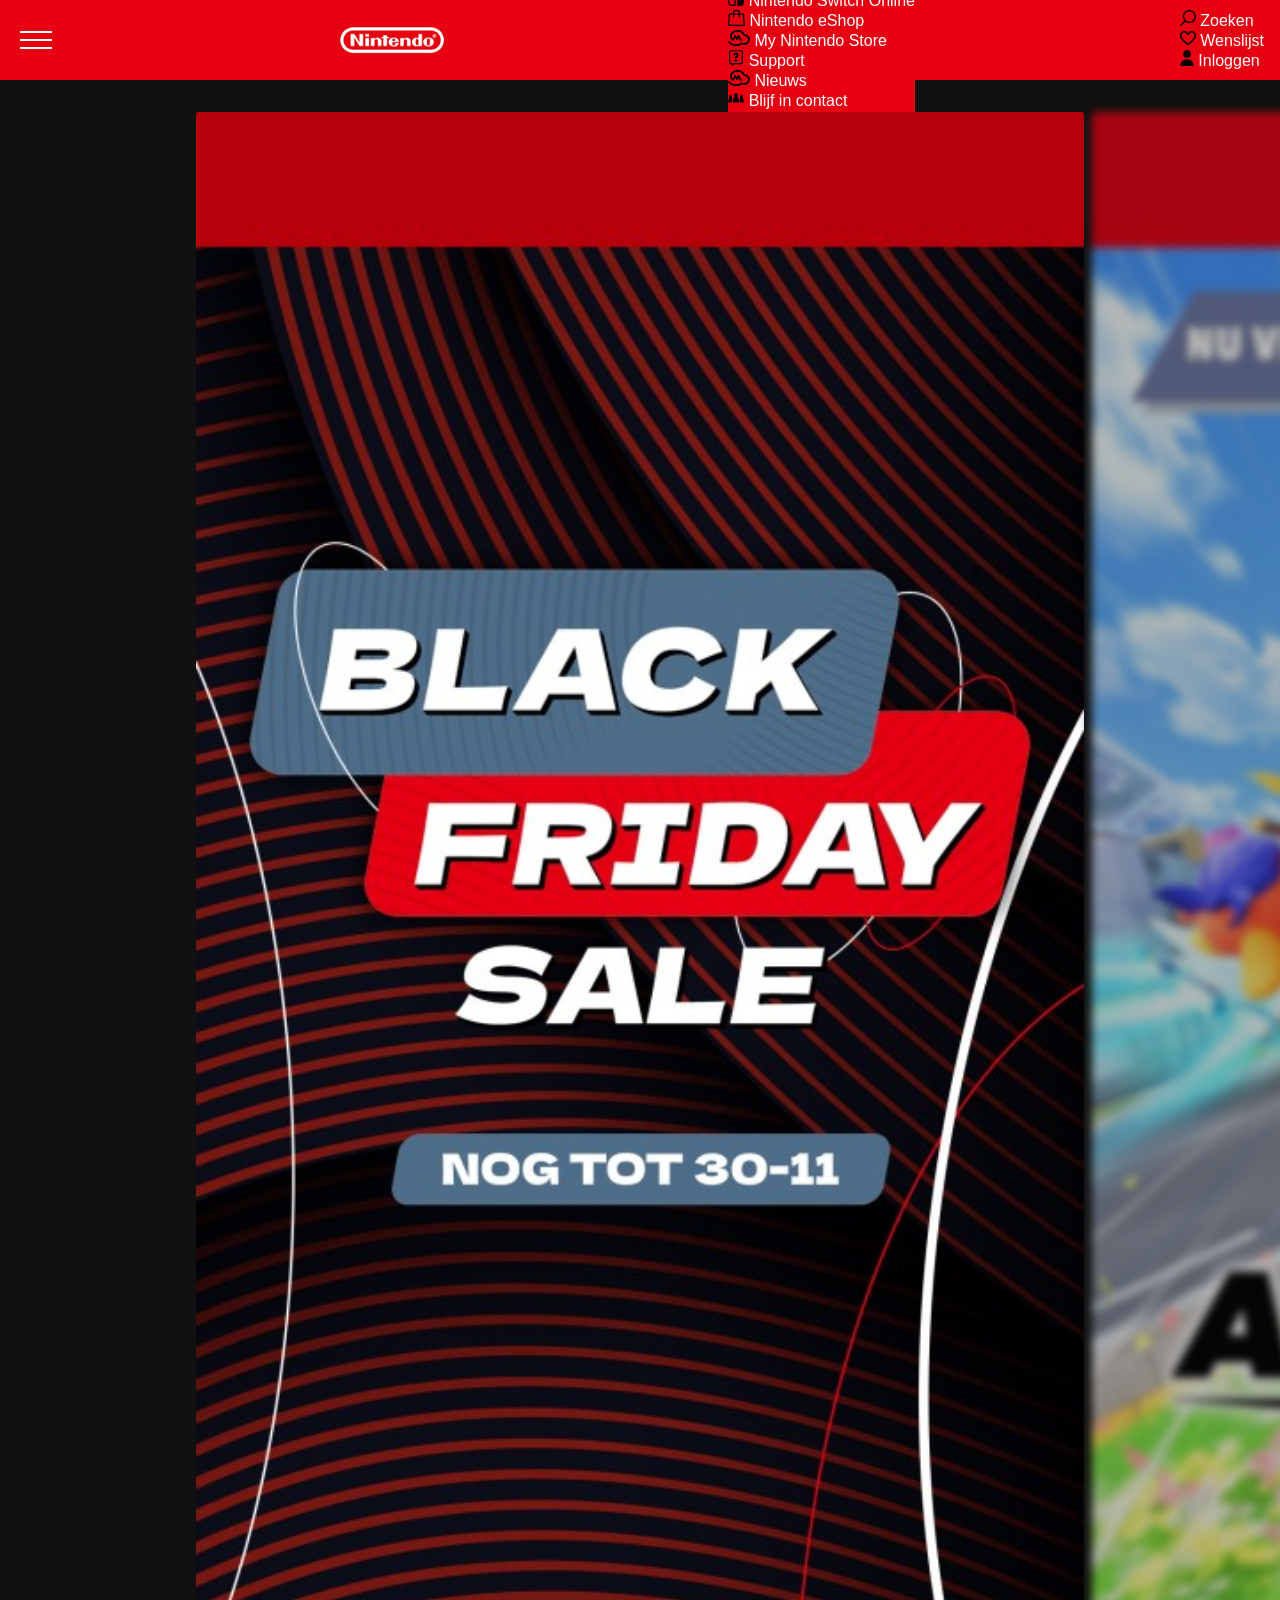
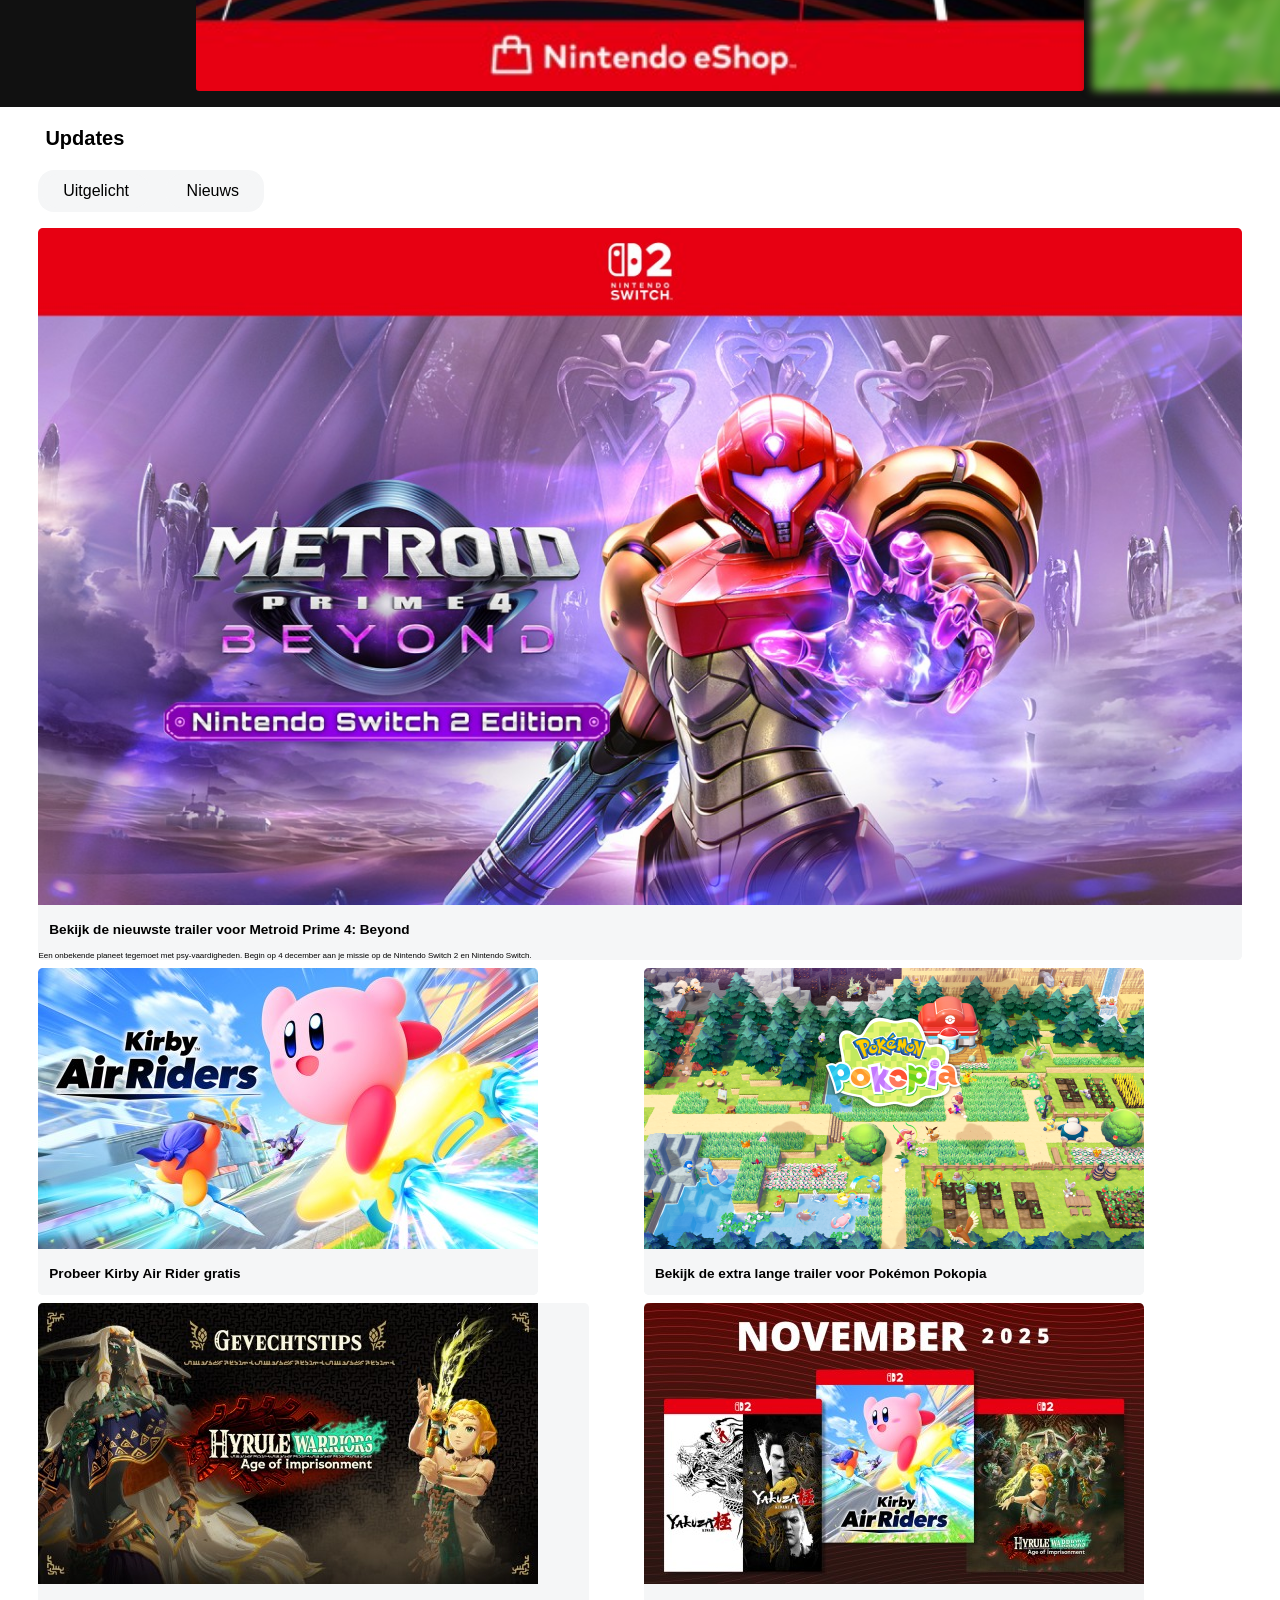
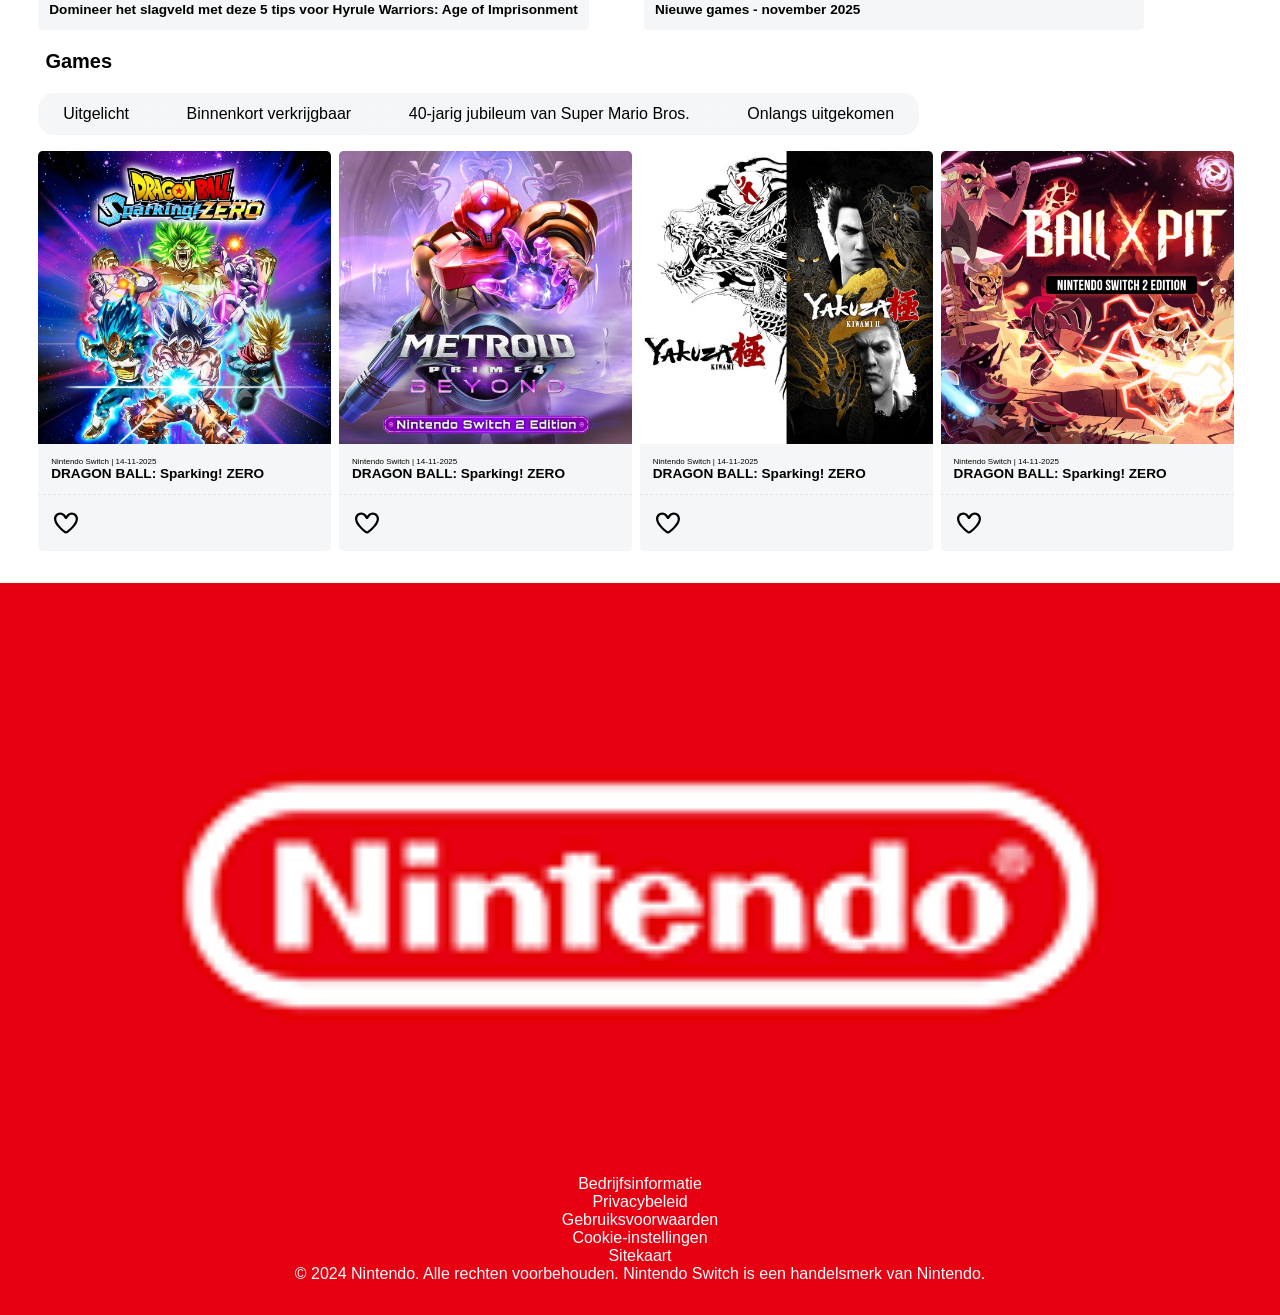
==== commit 5bfc63e5: "Merge branch 'main' of https://github.com/Nichaela/FED25-26" ====
--- a/index.html
+++ b/index.html
@@ -22,7 +22,7 @@
 	<header>
 		<h1 class="visually-hidden">Nintendo</h1>
 		<nav>
-			<button aria-label="Hamburger menu" >
+			<button aria-label="Hamburger menu">
 				<span></span>
 				<span></span>
 				<span></span>
@@ -32,54 +32,55 @@
 				<li>
 					<a href="#">
 						<svg width="1em" height="1em" class="cla-svg-icon plm-main-navigation-item__content-container-item--icon plm-main-navigation-item__content-container-item--icon__medium" style="" xmlns="http://www.w3.org/2000/svg" viewBox="0 0 48 48"><path d="M24,0l7.91,15.084L48,18.335,36.8,30.907,38.831,48,24,40.684,9.169,48,11.2,30.907,0,18.335l16.087-3.25L24,0"></path></svg>
-					Games
+					<span>Games</span>
 					</a>
 				</li>
 				<li>
 					<a href="#">
 						<svg width="1em" height="1em" class="cla-svg-icon plm-main-navigation-item__content-container-item--icon plm-main-navigation-item__content-container-item--icon__medium" style="" xmlns="http://www.w3.org/2000/svg" viewBox="0 0 30 30"><path d="M28.235 20.294h-7.941v7.941A1.77 1.77 0 0 1 18.529 30h-7.058a1.77 1.77 0 0 1-1.765-1.765v-7.941H1.765A1.77 1.77 0 0 1 0 18.529v-7.058a1.77 1.77 0 0 1 1.765-1.765h7.941V1.765A1.77 1.77 0 0 1 11.471 0h7.059a1.77 1.77 0 0 1 1.765 1.765v7.941h7.941A1.77 1.77 0 0 1 30 11.471v7.059a1.77 1.77 0 0 1-1.765 1.764zM7.059 14.118h-3.53a.882.882 0 0 0 0 1.765h3.53a.882.882 0 0 0 0-1.765zm8.823-10.589a.882.882 0 1 0-1.765 0v3.53a.882.882 0 1 0 1.765 0zm0 19.412a.882.882 0 0 0-1.765 0v3.529a.882.882 0 1 0 1.765 0zm10.588-8.824h-3.529a.882.882 0 1 0 0 1.765h3.529a.882.882 0 0 0 0-1.765z"></path></svg>
-						Hardware
+						<span>Hardware</span>
 					</a>
 				</li>
 				<li>
 					<a href="#">
 						<svg width="1em" height="1em" class="cla-svg-icon plm-main-navigation-item__content-container-item--icon plm-main-navigation-item__content-container-item--icon__medium" style="" xmlns="http://www.w3.org/2000/svg" viewBox="0 0 32 32"><path d="M18.9,32h4.9c4.5,0,8.2-3.7,8.2-8.2v0V8.2C32,3.7,28.3,0,23.8,0c0,0,0,0,0,0h-5c-0.1,0-0.2,0.1-0.2,0.2c0,0,0,0,0,0v31.6C18.6,31.9,18.7,32,18.9,32z M25,14.4c1.8,0,3.2,1.5,3.2,3.2c0,1.8-1.5,3.2-3.2,3.2c-1.8,0-3.2-1.4-3.2-3.2C21.7,15.8,23.2,14.4,25,14.4C25,14.4,25,14.4,25,14.4z M15.2,0h-7C3.7,0,0,3.7,0,8.2v15.6C0,28.3,3.7,32,8.2,32h7c0.1,0,0.2-0.1,0.2-0.2l0,0V0.2C15.4,0.1,15.3,0,15.2,0C15.2,0,15.2,0,15.2,0z M12.9,29.4H8.2c-3.1,0-5.6-2.5-5.6-5.6V8.2c0-3.1,2.5-5.6,5.6-5.6h4.6L12.9,29.4z M5,9.6c0,1.7,1.3,3,3,3s3-1.3,3-3s-1.3-3-3-3S5,7.9,5,9.6L5,9.6z"></path></svg>
-						Nintendo Switch Online
+						<span>Nintendo Switch Online</span>
 					</a>
 				</li>
 				<li>
 					<a href="#">
 						<svg width="1.0529122231337162em" height="1em" class="cla-svg-icon plm-main-navigation-item__content-container-item--icon plm-main-navigation-item__content-container-item--icon__large" style="" xmlns="http://www.w3.org/2000/svg" viewBox="0 0 539.07 511.98"><path d="M477.05,152.88l20.66,320.34H41.35L62,152.88h415m36.35-38.77H25.67L0,512H539.07L513.4,114.11ZM382.27,226.63V77.72A77.73,77.73,0,0,0,304.54,0h-70A77.73,77.73,0,0,0,156.8,77.72V226.63a2.77,2.77,0,0,0,2.77,2.77h33.24a2.77,2.77,0,0,0,2.76-2.77V77.72a39,39,0,0,1,39-39h70a39,39,0,0,1,38.95,39V226.63a2.77,2.77,0,0,0,2.77,2.77H379.5A2.77,2.77,0,0,0,382.27,226.63Z"></path></svg>
-						Nintendo eShop
+						<span>Nintendo eShop</span>
 					</a>
 				</li>
 				<li>
 					<a href="#">
 						<svg width="1.3602999999999998em" height="1em" class="cla-svg-icon plm-main-navigation-item__content-container-item--icon plm-main-navigation-item__content-container-item--icon__medium" style="" xmlns="http://www.w3.org/2000/svg" viewBox="0 0 40.809 30"><path d="M31.742 8.257A15.455 15.455 0 0 0 17.95.001c-6.905 0-14.047 4.607-14.047 12.316a8.747 8.747 0 0 0 4.826 7.718 1.532 1.532 0 0 0 2-.671l2.647-4.947 1.916 3.76a1.54 1.54 0 0 0 2.739 0l1.9-3.738 2.589 4.916a1.537 1.537 0 1 0 2.718-1.434l-3.97-7.541a1.558 1.558 0 0 0-1.37-.821 1.533 1.533 0 0 0-1.356.838l-1.88 3.694-1.882-3.69a1.534 1.534 0 0 0-2.721-.026L8.83 16.401a5.4 5.4 0 0 1-1.854-4.086c0-5.781 5.579-9.236 10.978-9.236a12.512 12.512 0 0 1 11.463 7.374 1.543 1.543 0 0 0 1.488.874 1.349 1.349 0 0 1 .229 0h.123A6.624 6.624 0 0 1 35.8 22.633a6.6 6.6 0 0 1-4.75 1.937 6.5 6.5 0 0 1-3.659-1.161 1.531 1.531 0 0 0-1.885.009 16.937 16.937 0 0 1-22.793-1.99 1.54 1.54 0 1 0-2.352 1.986 20.033 20.033 0 0 0 14.807 6.587 19.874 19.874 0 0 0 11.344-3.5 9.912 9.912 0 0 0 4.531 1.156 9.666 9.666 0 0 0 9.763-9.775 9.756 9.756 0 0 0-9.067-9.62z"></path></svg>
-						My Nintendo Store
+						<span>My Nintendo Store</span>
 					</a>
 				</li>
 				<li>
 					<a href="#">
 						<svg width="1em" height="1em" class="cla-svg-icon plm-main-navigation-item__content-container-item--icon plm-main-navigation-item__content-container-item--icon__large" style="" xmlns="http://www.w3.org/2000/svg" viewBox="0 0 128 128"><path d="M120,96c0,9.5-7.7,17.2-17.2,17.2l-52-0.2c-3.5,5.1-8.6,9-15.4,11.4l-6.9,2.5V113l-3.2,0.2C15.7,113.7,8,105.4,8,96V18.4C8,8.9,15.7,1.2,25.2,1.2h77.6c9.5,0,17.2,7.7,17.2,17.2V96z M110.5,18.4c0-4.3-3.5-7.7-7.7-7.7c0,0,0,0,0,0H25.2c-4.3,0-7.7,3.4-7.7,7.7c0,0,0,0,0,0V96c0,4.3,3.5,7.7,7.7,7.8c0,0,0,0,0,0h11v11.1c4.9-1.9,8.7-6,10.2-11.1h56.3c4.3,0,7.7-3.5,7.7-7.7c0,0,0,0,0,0L110.5,18.4L110.5,18.4z M76,57l-1.4,1.2c-3,2.5-3.4,3.2-3.4,6.3v6.2H55.1v-7.7c0-6.3,1.6-8.3,5.5-12.3l6.7-6.8c0.9-1,1.4-2.3,1.3-3.6c0-3-1.9-4.9-5-4.9c-3.6,0-5.7,3-5.8,5.9l-0.1,1.3h-17l0.2-2.8c0.7-12.4,10.5-20.2,23.2-20.2s21.3,8,21.3,19.8C85.5,48.1,81,52.6,76,57z"></path><ellipse cx="63.2" cy="84.7" rx="9.8" ry="9.6"></ellipse></svg>
-						Support
+						<span>Support</span>
 					</a>
 				</li>
 				<li>
 					<a href="#">
 						<svg width="1.3602999999999998em" height="1em" class="cla-svg-icon plm-main-navigation-item__content-container-item--icon plm-main-navigation-item__content-container-item--icon__medium" style="" xmlns="http://www.w3.org/2000/svg" viewBox="0 0 40.809 30"><path d="M31.742 8.257A15.455 15.455 0 0 0 17.95.001c-6.905 0-14.047 4.607-14.047 12.316a8.747 8.747 0 0 0 4.826 7.718 1.532 1.532 0 0 0 2-.671l2.647-4.947 1.916 3.76a1.54 1.54 0 0 0 2.739 0l1.9-3.738 2.589 4.916a1.537 1.537 0 1 0 2.718-1.434l-3.97-7.541a1.558 1.558 0 0 0-1.37-.821 1.533 1.533 0 0 0-1.356.838l-1.88 3.694-1.882-3.69a1.534 1.534 0 0 0-2.721-.026L8.83 16.401a5.4 5.4 0 0 1-1.854-4.086c0-5.781 5.579-9.236 10.978-9.236a12.512 12.512 0 0 1 11.463 7.374 1.543 1.543 0 0 0 1.488.874 1.349 1.349 0 0 1 .229 0h.123A6.624 6.624 0 0 1 35.8 22.633a6.6 6.6 0 0 1-4.75 1.937 6.5 6.5 0 0 1-3.659-1.161 1.531 1.531 0 0 0-1.885.009 16.937 16.937 0 0 1-22.793-1.99 1.54 1.54 0 1 0-2.352 1.986 20.033 20.033 0 0 0 14.807 6.587 19.874 19.874 0 0 0 11.344-3.5 9.912 9.912 0 0 0 4.531 1.156 9.666 9.666 0 0 0 9.763-9.775 9.756 9.756 0 0 0-9.067-9.62z"></path></svg>
-						Nieuws
+						<span>Nieuws</span>
 					</a>
 				</li>
 				<li>
 					<a href="#">
 						<svg width="1em" height="1em" class="cla-svg-icon plm-main-navigation-item__content-container-item--icon plm-main-navigation-item__content-container-item--icon__large" style="" xmlns="http://www.w3.org/2000/svg" viewBox="0 0 128 128"><g><path d="M32.43,100.85H4.88A4.55,4.55,0,0,1,.34,96.32v-2c0-13.15,5.58-24.45,12.44-29.39A14.19,14.19,0,0,1,8.07,54.2c0-7.56,5.58-13.7,12.47-13.7S33,46.63,33,54.2a14.21,14.21,0,0,1-4.71,10.72,23.33,23.33,0,0,1,5,5,6.7,6.7,0,0,1,1,5.93,58.38,58.38,0,0,0-2.38,16.6A66.94,66.94,0,0,0,32.43,100.85Z"></path><path d="M95.83,100.85h27a4.84,4.84,0,0,0,4.84-4.66q0-.94,0-1.88c0-13.15-5.58-24.45-12.44-29.38a14.19,14.19,0,0,0,4.72-10.73c0-7.56-5.59-13.7-12.48-13.71S95,46.63,95,54.2a14.21,14.21,0,0,0,4.71,10.72,23.25,23.25,0,0,0-4.89,4.89A6.93,6.93,0,0,0,93.75,76,58.4,58.4,0,0,1,96.1,92.43a67,67,0,0,1-.49,8.16A.22.22,0,0,0,95.83,100.85Z"></path><path d="M52.57,55.72a1.65,1.65,0,0,0,.14-2.38,18.46,18.46,0,0,1-4.77-12.55c0-9.74,7.19-17.64,16.06-17.64s16.06,7.9,16.06,17.64a18.49,18.49,0,0,1-4.77,12.55,1.65,1.65,0,0,0,.14,2.38C83.59,62.56,90,76.44,90,92.43a67,67,0,0,1-.48,8.08.38.38,0,0,1-.38.33H38.86a.38.38,0,0,1-.38-.33A67,67,0,0,1,38,92.43C38,76.43,44.41,62.56,52.57,55.72Z"></path></g></svg>
-						Blijf in contact
-					</a>
-				</li>
-				<li>
-					<a href="#">
-						Divers
+						<span>Blijf in contact</span>
+					</a>
+				</li>
+				<li>
+					<a href="#">
+						<svg width="1em" height="1em" class="cla-svg-icon plm-main-navigation-item__content-container-item--icon plm-main-navigation-item__content-container-item--icon__large" style="" xmlns="http://www.w3.org/2000/svg" viewBox="0 0 128 128"><g><path d="M32.43,100.85H4.88A4.55,4.55,0,0,1,.34,96.32v-2c0-13.15,5.58-24.45,12.44-29.39A14.19,14.19,0,0,1,8.07,54.2c0-7.56,5.58-13.7,12.47-13.7S33,46.63,33,54.2a14.21,14.21,0,0,1-4.71,10.72,23.33,23.33,0,0,1,5,5,6.7,6.7,0,0,1,1,5.93,58.38,58.38,0,0,0-2.38,16.6A66.94,66.94,0,0,0,32.43,100.85Z"></path><path d="M95.83,100.85h27a4.84,4.84,0,0,0,4.84-4.66q0-.94,0-1.88c0-13.15-5.58-24.45-12.44-29.38a14.19,14.19,0,0,0,4.72-10.73c0-7.56-5.59-13.7-12.48-13.71S95,46.63,95,54.2a14.21,14.21,0,0,0,4.71,10.72,23.25,23.25,0,0,0-4.89,4.89A6.93,6.93,0,0,0,93.75,76,58.4,58.4,0,0,1,96.1,92.43a67,67,0,0,1-.49,8.16A.22.22,0,0,0,95.83,100.85Z"></path><path d="M52.57,55.72a1.65,1.65,0,0,0,.14-2.38,18.46,18.46,0,0,1-4.77-12.55c0-9.74,7.19-17.64,16.06-17.64s16.06,7.9,16.06,17.64a18.49,18.49,0,0,1-4.77,12.55,1.65,1.65,0,0,0,.14,2.38C83.59,62.56,90,76.44,90,92.43a67,67,0,0,1-.48,8.08.38.38,0,0,1-.38.33H38.86a.38.38,0,0,1-.38-.33A67,67,0,0,1,38,92.43C38,76.43,44.41,62.56,52.57,55.72Z"></path></g></svg>
+						<span>Divers</span>
 					</a>
 				</li>
 			</ul>
@@ -88,19 +89,19 @@
 				<li>
 					<a href="#">
 						<svg width="1em" height="1em" class="cla-svg-icon plo-header__nav-icon" style="" xmlns="http://www.w3.org/2000/svg" viewBox="0 0 512 512"><path d="M302.29-.49c-116,.31-209.79,94.6-209.48,210.6a210.06,210.06,0,0,0,45.81,130.38L7.17,471.57a23.46,23.46,0,0,0,16.58,39.92A23.13,23.13,0,0,0,40,504.83L171.49,373.77c90.71,72.29,222.85,57.37,295.14-33.34S524,117.59,433.3,45.3A210,210,0,0,0,302.29-.49Zm0,376.91a166.84,166.84,0,1,1,166.7-167v.33A166.92,166.92,0,0,1,302.29,376.42Z"></path></svg>
-						<p>Zoeken</p>
+						<span>Zoeken</span>
 					</a>
 				</li>
 				<li>
 					<a href="#">
 						<svg width="1em" height="1em" class="cla-svg-icon plo-header__nav-icon" style="" xmlns="http://www.w3.org/2000/svg" viewBox="0 0 512 512"><path d="M378.9 80c-27.3 0-53 13.1-69 35.2l-34.4 47.6c-4.5 6.2-11.7 9.9-19.4 9.9s-14.9-3.7-19.4-9.9l-34.4-47.6c-16-22.1-41.7-35.2-69-35.2-47 0-85.1 38.1-85.1 85.1 0 49.9 32 98.4 68.1 142.3 41.1 50 91.4 94 125.9 120.3 3.2 2.4 7.9 4.2 14 4.2s10.8-1.8 14-4.2c34.5-26.3 84.8-70.4 125.9-120.3 36.2-43.9 68.1-92.4 68.1-142.3 0-47-38.1-85.1-85.1-85.1zM271 87.1c25-34.6 65.2-55.1 107.9-55.1 73.5 0 133.1 59.6 133.1 133.1 0 68.6-42.9 128.9-79.1 172.8-44.1 53.6-97.3 100.1-133.8 127.9-12.3 9.4-27.5 14.1-43.1 14.1s-30.8-4.7-43.1-14.1C176.4 438 123.2 391.5 79.1 338 42.9 294.1 0 233.7 0 165.1 0 91.6 59.6 32 133.1 32 175.8 32 216 52.5 241 87.1l15 20.7 15-20.7z"></path></svg>
-						<p>Wenslijst</p>
+						<span>Wenslijst</span>
 					</a>
 				</li>
 				<li>
 					<a href="#">
 						<svg width="0.875em" height="1em" class="cla-svg-icon plo-header__nav-icon" xmlns="http://www.w3.org/2000/svg" viewBox="0 0 448 512"><path d="M224 248a120 120 0 1 0 0-240 120 120 0 1 0 0 240zm-29.7 56C95.8 304 16 383.8 16 482.3 16 498.7 29.3 512 45.7 512l356.6 0c16.4 0 29.7-13.3 29.7-29.7 0-98.5-79.8-178.3-178.3-178.3l-59.4 0z"></path></svg>
-						<p>Inloggen</p>
+						<span>Inloggen</span>
 					</a>
 				</li>
 			</ul>
@@ -252,7 +253,7 @@
 						<a href="#list_item_2">Binnenkort verkrijgbaar</a>
 					</li>
 					<li>
-						<a href="#list_item_3">40-jarig jubileum van Super Mario Bros.</button>
+						<a href="#list_item_3">40-jarig jubileum van Super Mario Bros.</a>
 					</li>
 					<li>
 						<a href="#list_item_4">Onlangs uitgekomen</a>
@@ -341,7 +342,7 @@
 				</li>
 			</ul>
 		</nav>
-		<p>© 2024 Nintendo. Alle rechten voorbehouden. Nintendo Switch is een handelsmerk van Nintendo.</p>	
+		<small>© 2024 Nintendo. Alle rechten voorbehouden. Nintendo Switch is een handelsmerk van Nintendo.</small>	
 	</footer>
 </body>
 	
--- a/styles/index.css
+++ b/styles/index.css
@@ -1,32 +1,22 @@
-/* Source: A11y | Hides the headings from view */
-.visually-hidden {
-  clip: rect(0 0 0 0);
-  clip-path: inset(50%);
-  height: 1px;
-  overflow: hidden;
-  position: absolute;
-  white-space: nowrap;
-  width: 1px;
-}
 
 body {
 	font-family: 'Fira Sans', sans-serif;
-	background-color: var(--primary-clr);
+	background-color: var(--white);
 	color: var(--text-clr);
 }
+
 
 h2 {
 	margin-block: 1em 1em;
-	font-family: 'Fira Sans', sans-serif;
 	font-size: 20px;
-	font-weight: bold;
+	font-weight: 700;
 }
 
 h2::before {
 	content: '';
 	height: 0.9em;
 	min-width: 0.15em;
-	background-color: var(--secondary-clr);
+	background-color: var(--white);
 	display:inline-block;
 	margin-bottom: auto;
 	margin-right: 0.2em; 
@@ -36,8 +26,7 @@
 h3 {
 	font-family: 'Fira Sans', sans-serif;
 	font-size: .85em;
-	font-weight: regular;	
-	font-weight: 700;
+	font-weight: bold;
 }
 
 p {
@@ -61,12 +50,23 @@
 		z-index: 2;
 	}
 
+	
+
+	header nav span {
+		font-size: .8em;
+	}
+
+	header nav svg {
+		fill: currentcolor;
+			
+	}
+
 	header nav ul:nth-of-type(1) {
 		display: grid;
 		grid-template-columns: 1fr 1fr 1fr;
-		align-content: center;
+		align-content: flex-start;
 		gap: 1em;
-		padding: 4em;
+		padding: 1em 3em;
 		position: fixed;
 		background-color: rgba(var(--header-clr), 0.95);
 		transition: 1s;
@@ -76,23 +76,62 @@
 	}
 
 	header nav ul:nth-of-type(1) li {
-		background-color: var(--secondary-clr);
-	}
-
-	header nav.is-open ul {
-		translate: 0 0;
-		
-	}
+		background-color: var(--primary-clr);
+		text-align: center;
+		padding: 2em .6em;
+		border-radius: .4em;
+		font-size: .8em;
+		display: flex;
+		justify-content: center;
+		align-items: center;
+	}
+
+	header nav ul:nth-of-type(1) li a {
+			display: flex;
+			flex-direction: column;
+			align-items: center;
+	}
+
+	header nav ul:nth-of-type(1) svg {
+		padding-bottom: 0.5em;
+		height: 3em;
+		width: auto;
+	}
+
+	header nav ul:nth-of-type(2) {
+		display: flex;
+		gap: 1.7em;
+	}
+
+	header nav ul:nth-of-type(2) a {
+		display: flex;
+		flex-direction: column;
+		width: 100%;
+		height: 100%;
+		align-items: center;
+	}
+	
+
+	header nav ul:nth-of-type(2) svg {
+		padding-bottom: .2em;
+		height: 2em;
+		width: auto;
+	}
+
+	/* genAI prompt: hoe kan ik ul aanroepen onder voorwaarde dat button.is-open */
+	header nav button.is-open ~ ul:nth-of-type(1) {
+    translate: 0 0;
+}
 }
 
 header nav {
 	display: flex;
 	justify-content: space-between;
 	align-items: center;
-	background-color: var(--secondary-clr);
-	padding: 1em;
-	color: var(--secondary-text-clr);
-	height: 3em;
+	background-color: var(--primary-clr);
+	padding: .5em 1em;
+	color: var(--white);
+	height: 5em;
 }
 
 header nav button {
@@ -110,20 +149,20 @@
 
 header button span {
 	display: block;
-	width: 1.5em;
-	height: .1em;
-	background-color: var(--secondary-text-clr);
+	width: 2em;
+	height: .15em;
+	background-color: var(--white);
 	grid-row-start: 1;
 	grid-column-start: 1;
 	transition: .25s;
 }
 
 button span:nth-of-type(1){
-  translate: 0 -.3em;
+  translate: 0 -.5em;
 }
 
 button span:nth-of-type(3){
-  translate: 0 .3em;
+  translate: 0 .5em;
 }
 
 button.is-open span:nth-of-type(1){
@@ -140,27 +179,6 @@
   rotate: -45deg;
 }
 
-header nav ul:nth-of-type(2) {
-	display: flex;
-	gap: 1.7em;
-}
-
-header nav p {
-	font-size: .7143rem;
-}
-header nav ul:nth-of-type(2) a {
-	display: flex;
-	flex-direction: column;
-	width: 100%;
-	height: 100%;
-}
-
-header nav svg {
-	fill: currentcolor;
-	margin-bottom: 4px;
-	width: 1.6em;
-	height: auto;
-}
 
 main > section:not(:first-of-type) {
     max-width: 94%;
@@ -171,11 +189,9 @@
 	margin-bottom: 1em;
 }
 
-
-
 footer {
-	background-color: var(--secondary-clr);
-	color: var(--secondary-text-clr);
+	background-color: var(--primary-clr);
+	color: var(--white);
 	display: flex;
 	flex-direction: column;
 	text-align: center;
--- a/styles/home.css
+++ b/styles/home.css
@@ -19,7 +19,7 @@
 
 main > section:nth-of-type(1) ul {
 	padding-block: 2em 1em;
-	background-color: var(--primary-text-clr);
+	background-color: var(--black);
   &::scroll-button(*) {
     position: static; 
     position-anchor: --carousel;
@@ -76,6 +76,7 @@
 	display:block;
 	width:100%;
 	height:auto;
+	border-radius: .2em;
 }
 
 main > ul img {
@@ -86,6 +87,9 @@
 /* 	          tabs            */
 /******************************/
 
+main > section:not(:first-of-type) > ul:nth-of-type(1) {
+	overflow-x: auto;
+}
 
 main > section:not(:first-of-type) > ul:nth-of-type(1){
 	display: inline-flex;
@@ -93,23 +97,30 @@
 	background-color: var(--background-clr);
 	border-radius: 1em;
 	margin-bottom: 1em;
-	padding: .6em .2em;
-	max-width: max-content;
+	padding: .25em;
+	max-width: 100%;
 	gap: 1em;
 	/* zorgt voor target-current ? */
 	scroll-target-group: auto;
-	overflow-x: auto;
-}
-
-main > section:not(:first-of-type) > ul:nth-of-type(1) li:hover {
+}
+
+main > section:not(:first-of-type) > ul:nth-of-type(1) a:hover {
 	text-decoration: underline;
+	cursor: pointer;
+	color: var(--white);
+	background-color: var(--primary-clr);
+}
+
+main > section:not(:first-of-type) > ul:nth-of-type(1) a {
+	display: inline-block;
+    padding: .5em 1.3em; /* same padding on ALL links, not just active */
+    border-radius: 1em;
 }
 
 main > section:not(:first-of-type) > ul:nth-of-type(1) a:target-current {
-	background-color: var(--secondary-clr);
-	color: var(--primary-clr);
-	padding: .5em 1.3em;
-	border-radius: 1em;
+	color: var(--white);
+	background-color: var(--primary-clr);
+	
   	cursor: default;
 }
 
@@ -142,12 +153,12 @@
 } */
 
 main > section:nth-of-type(2) > ul:nth-of-type(2) {
-  display:flex;
-  overflow-x:hidden;
+  display: flex;
+  overflow-x: hidden;
 }
 
 main > section:nth-of-type(2) > ul:nth-of-type(2) h3 {
-  padding: .8em;
+  padding: 1em .8em;
 }
 
 main > section:nth-of-type(2) > ul:nth-of-type(2) li {
@@ -173,13 +184,20 @@
 /******************************/
 /* 	     Games section        */
 /******************************/
+main > section:nth-of-type(3) > ul:nth-of-type(1) li a {
+	white-space: nowrap;
+}
+
 main > section:nth-of-type(3) > ul:nth-of-type(2) {
 	overflow-x: auto;
 	overscroll-behavior: contain;
 	display: flex;
 	flex-basis: 100%;
-	/* overflow: scroll; */
-}
+}
+
+/* main > section:nth-of-type(3) > ul:nth-of-type(2) li {
+	flex-shrink: 0;
+} */
 
 main > section:nth-of-type(3) > ul:nth-of-type(2) li article {
 	min-height: 100%;
@@ -190,7 +208,7 @@
 
 main > section:nth-of-type(3) > ul:nth-of-type(2) li a {
 	display: flex;
-	flex-direction: column-reverse
+	flex-direction: column-reverse;
 }
 
 main > section:nth-of-type(3) > ul:nth-of-type(2) div {
--- a/styles/fonts.css
+++ b/styles/fonts.css
@@ -1,13 +1,34 @@
 @font-face {
-    font-family: 'Fira Sans';
-    src: url('fonts/FiraSans-Regular.ttf') format('ttf');
-    font-weight: normal;
-    font-style: normal;
+  font-family: 'Fira Sans';
+  src: url('fonts/FiraSans-Bold.ttf');
+  font-weight: 700;
+  font-style: normal;
 }
 
 @font-face {
-    font-family: 'Fira Sans';
-    src: url('fonts/FiraSans-Bold.ttf') format('ttf');
-    font-weight: bold;
-    font-style: normal;
+  font-family: 'Fira Sans';
+  src: url('fonts/FiraSans-Regular.ttf');
+  font-weight: 400;
+  font-style: normal;
+}
+
+@font-face {
+  font-family: 'Arvo';
+  src: url('fonts/Arvo-Regular.ttf');
+  font-weight: 400;
+  font-style: normal;
+}
+
+@font-face {
+  font-family: 'Arvo';
+  src: url('fonts/Arvo-Italic.ttf');
+  font-weight: 400;
+  font-style: italic;
+}
+
+@font-face {
+  font-family: 'Arvo';
+  src: url('fonts/Arvo-Bold.ttf');
+  font-weight: 700;
+  font-style: normal;
 }
--- a/styles/var.css
+++ b/styles/var.css
@@ -2,13 +2,26 @@
 /* CUSTOM PROPERTIES */
 /*********************/
 :root {
-	--primary-text-clr:#111;
-	--secondary-text-clr: #fff;
+	--white: #fff;
+	--black:#111;
+
+	/* Nintendo home */
 	--background-clr:#f5f6f7;
 	--stylization-clr: #e5e7eb;
-	--primary-clr: #fff;
-	--secondary-clr: #e60012;
+	--primary-clr: #e60012;
 	--sec-pad: 150px 0;
 	--header-clr: 240, 240, 240;
+
+	/* Animal Crossing home */
+	--ac-secondary-txt-clr: #834B16;
+	--ac-news-bg-clr: #FCC32C;
+	--ac-link-txt-clr: #ffe46a;
+	--ac-link-clr: #C4181F;
+	--ac-news-date-clr: #36AFB6;
+	--ac-play-clr: rgb(0, 210, 255);
+	--ac-play-accent-clr: rgba(255, 255, 255, 0.5);
+	--ac-camp-heading-clr: #004d0f;
+	--ac-camp-text-clr: #464646;
+		/* #ac000d */
 }
 
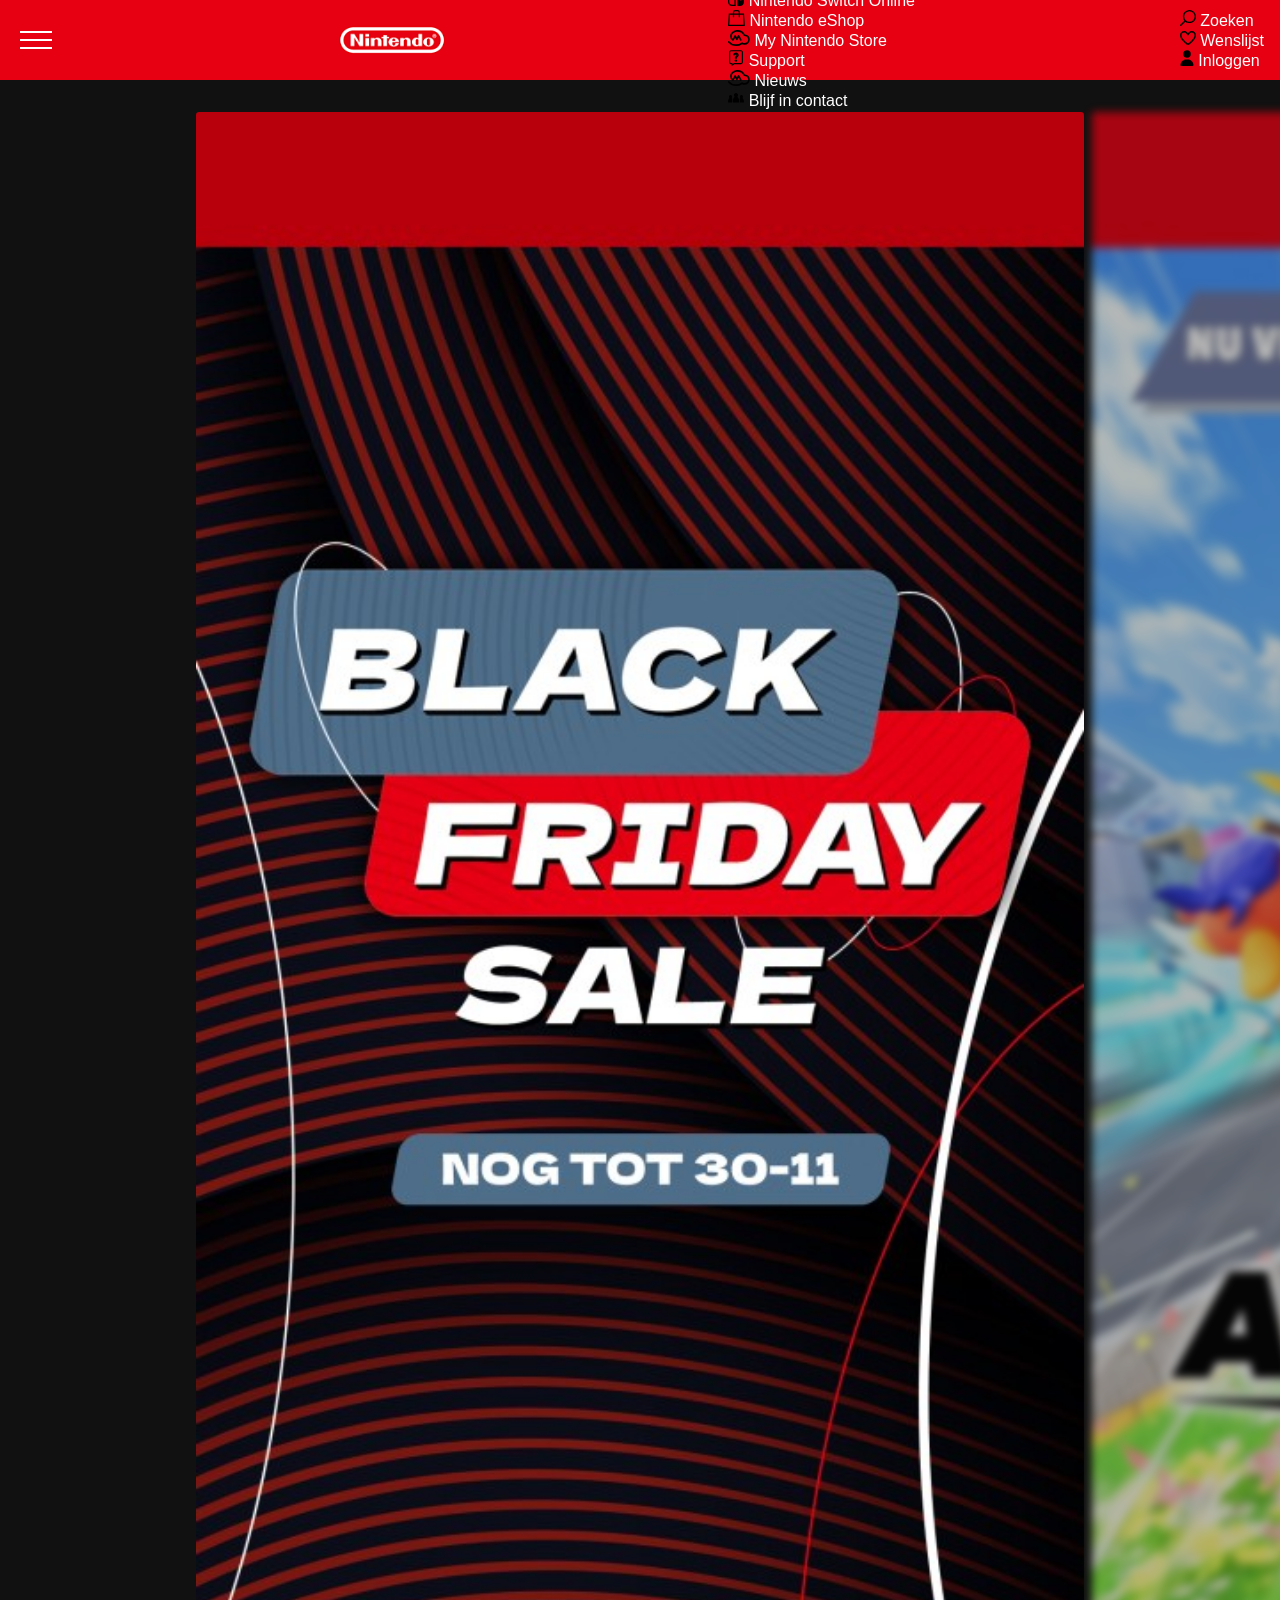
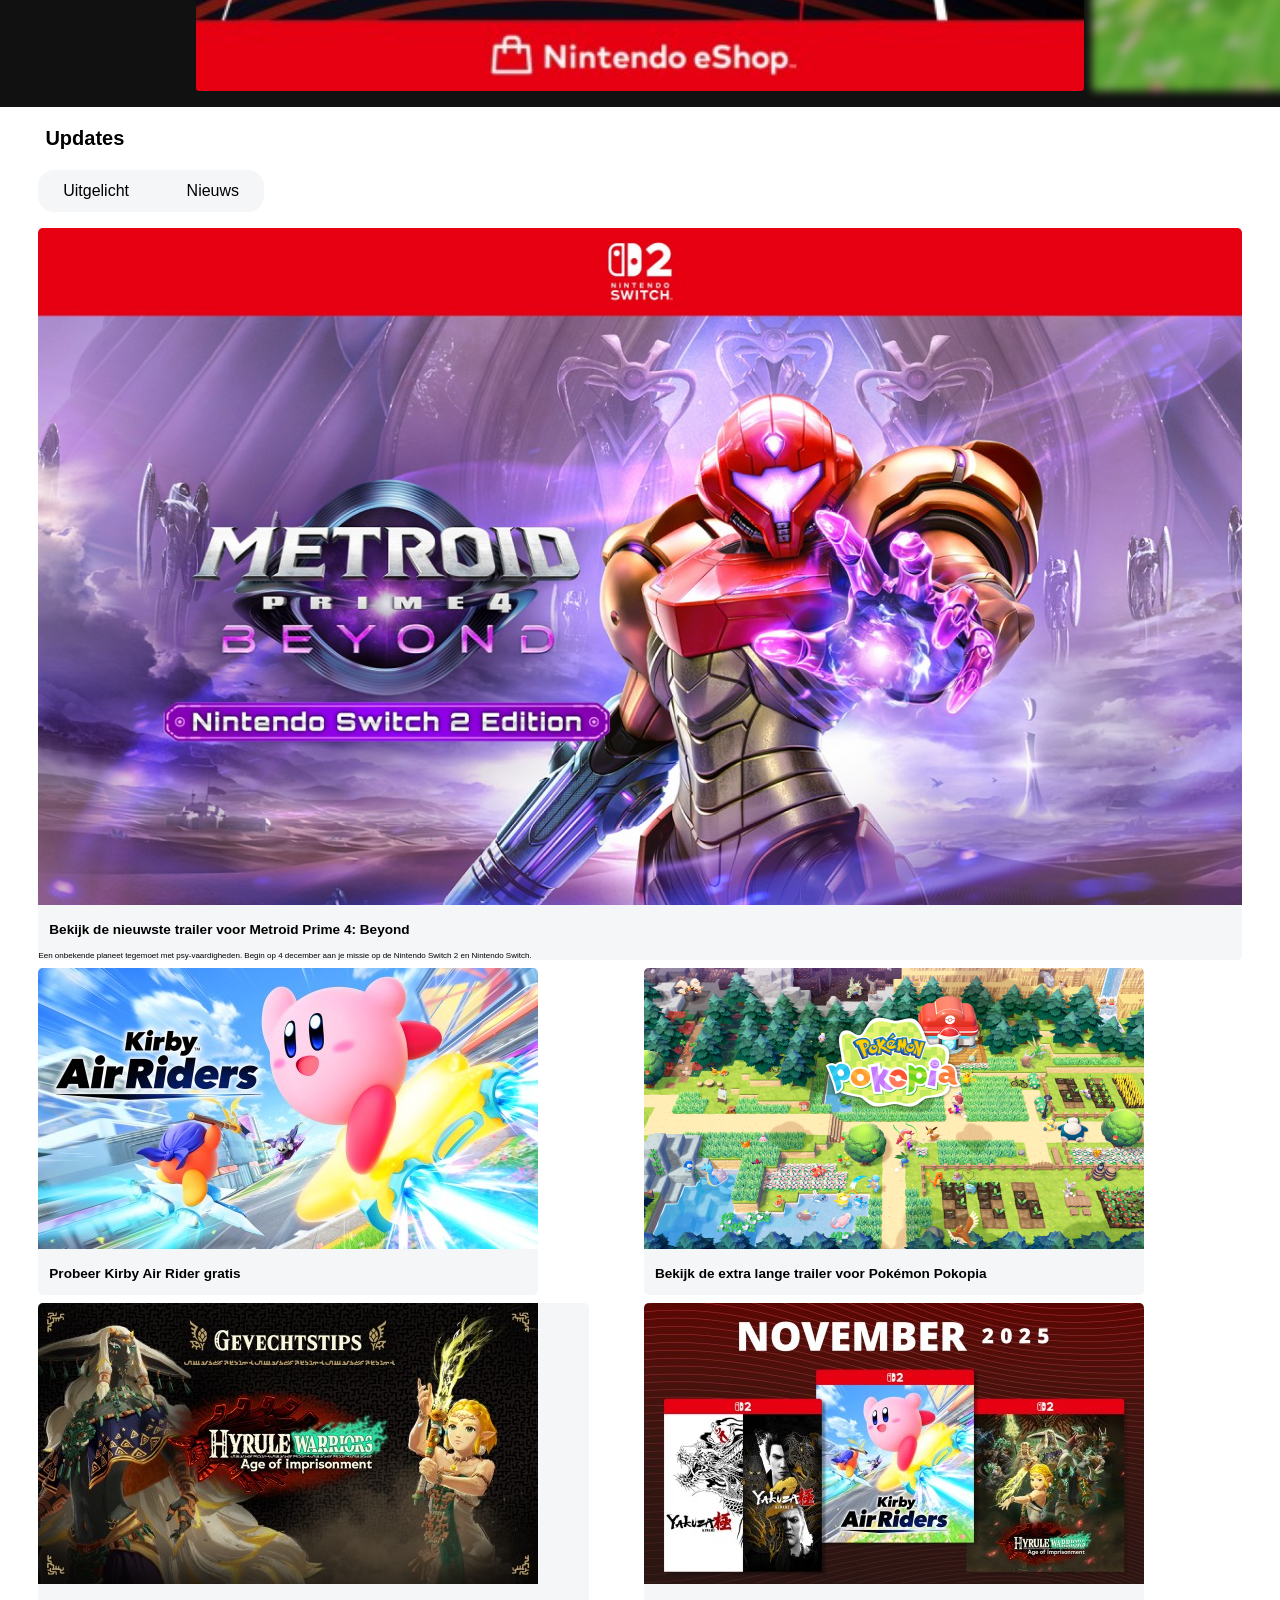
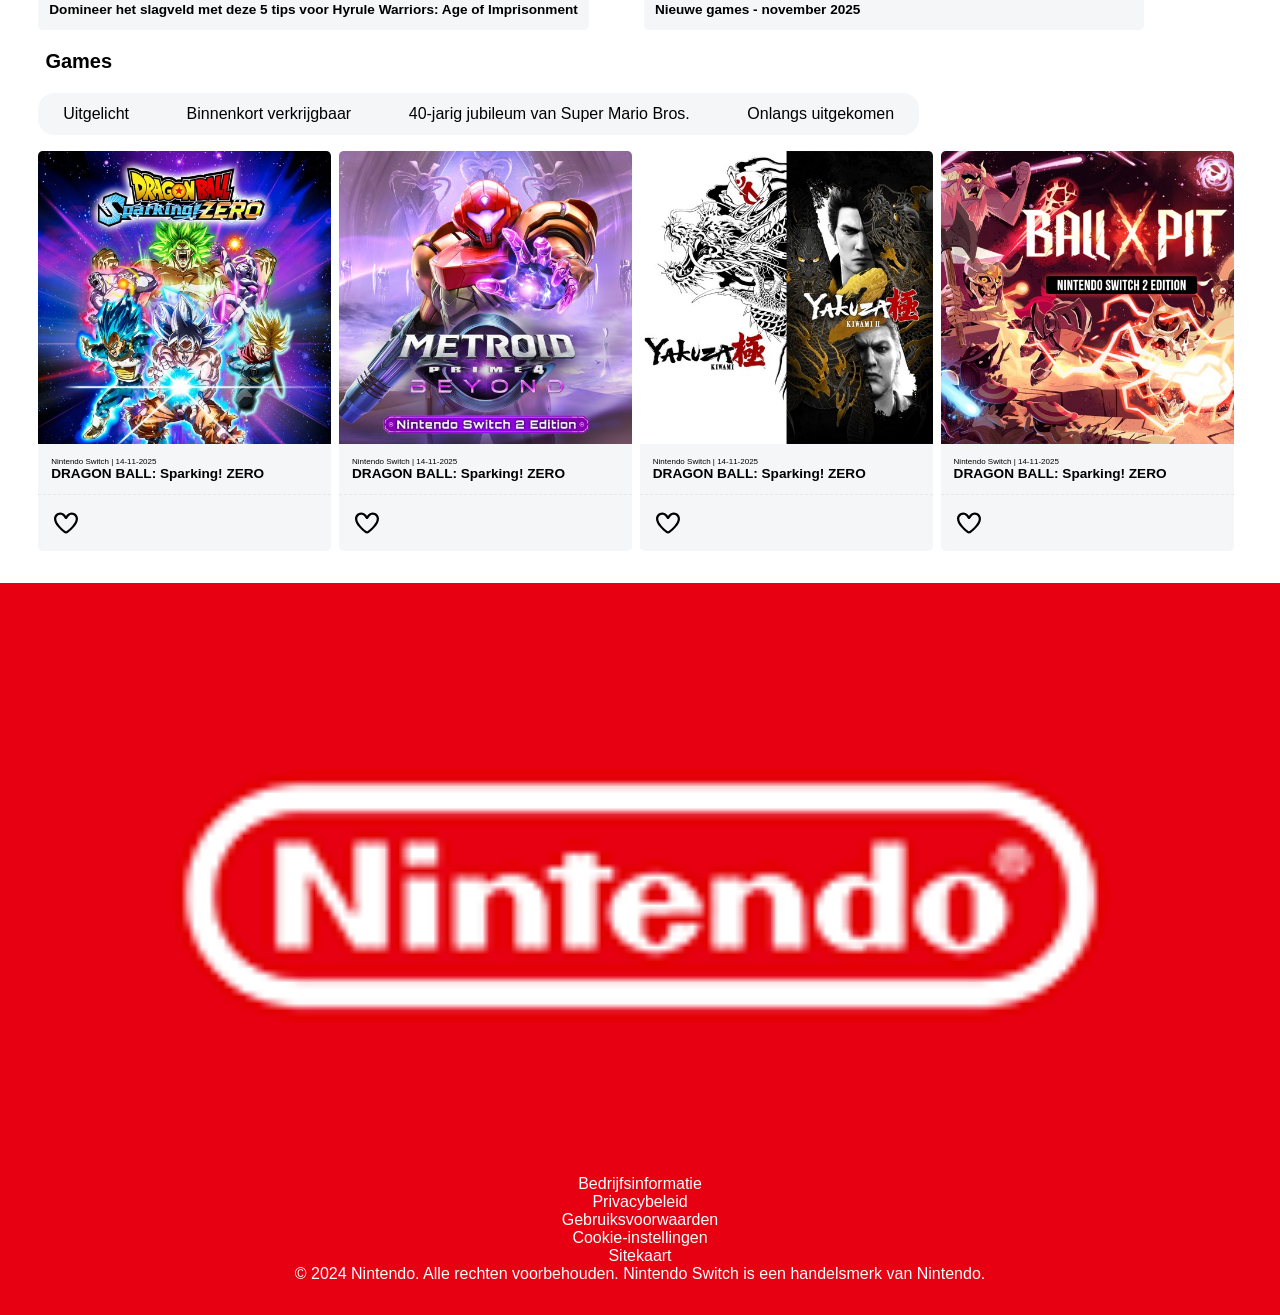
==== commit 6e014f94: "reduce motion button toegevoegd" ====
--- a/index.html
+++ b/index.html
@@ -15,6 +15,7 @@
 	<link href="styles/reset.css" rel="stylesheet">
 
 	<script defer src="scripts/script.js"></script>
+	<script defer src="scripts/carousel.js"></script>
 
 	<link rel="icon" type="image/svg+xml" href="images/favicon.svg">
 </head>
--- a/styles/index.css
+++ b/styles/index.css
@@ -1,4 +1,3 @@
-
 body {
 	font-family: 'Fira Sans', sans-serif;
 	background-color: var(--white);
--- a/styles/home.css
+++ b/styles/home.css
@@ -1,86 +1,88 @@
+@media (prefers-color-scheme: dark) {
+}
+
 /******************************/
 /* 	     Slides section       */
 /******************************/
 
-main section:nth-of-type(1) ul { 
-	display:flex;
-	overflow-x:auto;
-	scroll-snap-type:x mandatory;
-	padding-inline:15%;
-	scrollbar-color: grey black;
-  	scrollbar-width: thin;
-	
-	/* @media (prefers-reduced-motion:no-preference) {
+main section:nth-of-type(1) ul {
+  display: flex;
+  overflow-x: auto;
+  scroll-snap-type: x mandatory;
+  padding-inline: 15%;
+  scrollbar-color: grey black;
+  scrollbar-width: thin;
+
+  /* @media (prefers-reduced-motion:no-preference) {
 		scroll-behavior:smooth;
 	} */
-	
-	anchor-name: --carousel;
+
+  anchor-name: --carousel;
 }
 
 main > section:nth-of-type(1) ul {
-	padding-block: 2em 1em;
-	background-color: var(--black);
+  padding-block: 2em 1em;
+  background-color: var(--black);
   &::scroll-button(*) {
-    position: static; 
+    position: static;
     position-anchor: --carousel;
     position-visibility: always;
     font-family: "Material Symbols Outlined";
-	width:3em;
-	aspect-ratio:1/1;
-	border-radius:50%;
-	border:none;
-	color:white;
-	background-color:dodgerblue;
+    width: 3em;
+    aspect-ratio: 1/1;
+    border-radius: 50%;
+    border: none;
+    color: white;
+    background-color: dodgerblue;
   }
 
   &::scroll-button(right) {
     position-area: bottom;
-    content: '→' / 'Next';
-		justify-self:end;
+    content: "→" / "Next";
+    justify-self: end;
   }
 
   &::scroll-button(left) {
     position: static;
-    content: '←' / 'Previous';
-		justify-self:start;
-  }
-	
-	&::scroll-button(*):disabled {
-		background-color:grey;
-	}
+    content: "←" / "Previous";
+    justify-self: start;
+  }
+
+  &::scroll-button(*):disabled {
+    background-color: grey;
+  }
 }
 
 main > section:nth-of-type(1) ul li {
-	flex-basis: 70vw;
-	flex-shrink: 0;
-	scroll-snap-align: center;
-	padding-inline: 4px;
-	border-radius: .2em;
-
-	
-	filter:blur(4px);
-	opacity:.7;
-	transition:
-    filter .3s ease,
-    transform .3s ease,
-    opacity .3s ease;
+  flex-basis: 70vw;
+  flex-shrink: 0;
+  scroll-snap-align: center;
+  padding-inline: 4px;
+  border-radius: 0.2em;
+
+  filter: blur(4px);
+  opacity: 0.7;
+  transition:
+    filter 0.3s ease,
+    transform 0.3s ease,
+    opacity 0.3s ease;
 }
 
 main section:nth-of-type(1) ul li.is-active {
-	filter:none;
-	opacity:1;
+  filter: none;
+  opacity: 1;
 }
 
 /* kleine fix, zodat je afbeeldingen netjes vullen */
 main section:nth-of-type(1) ul img {
-	display:block;
-	width:100%;
-	height:auto;
-	border-radius: .2em;
+  display: block;
+  width: 100%;
+  height: auto;
+  border-radius: 0.2em;
 }
 
 main > ul img {
-	display:block;
+  display: block;
 }
 
 /******************************/
@@ -88,40 +90,40 @@
 /******************************/
 
 main > section:not(:first-of-type) > ul:nth-of-type(1) {
-	overflow-x: auto;
-}
-
-main > section:not(:first-of-type) > ul:nth-of-type(1){
-	display: inline-flex;
-	align-items: center;
-	background-color: var(--background-clr);
-	border-radius: 1em;
-	margin-bottom: 1em;
-	padding: .25em;
-	max-width: 100%;
-	gap: 1em;
-	/* zorgt voor target-current ? */
-	scroll-target-group: auto;
+  overflow-x: auto;
+}
+
+main > section:not(:first-of-type) > ul:nth-of-type(1) {
+  display: inline-flex;
+  align-items: center;
+  background-color: var(--background-clr);
+  border-radius: 1em;
+  margin-bottom: 1em;
+  padding: 0.25em;
+  max-width: 100%;
+  gap: 1em;
+  /* zorgt voor target-current ? */
+  scroll-target-group: auto;
 }
 
 main > section:not(:first-of-type) > ul:nth-of-type(1) a:hover {
-	text-decoration: underline;
-	cursor: pointer;
-	color: var(--white);
-	background-color: var(--primary-clr);
+  text-decoration: underline;
+  cursor: pointer;
+  color: var(--white);
+  background-color: var(--primary-clr);
 }
 
 main > section:not(:first-of-type) > ul:nth-of-type(1) a {
-	display: inline-block;
-    padding: .5em 1.3em; /* same padding on ALL links, not just active */
-    border-radius: 1em;
+  display: inline-block;
+  padding: 0.5em 1.3em; /* same padding on ALL links, not just active */
+  border-radius: 1em;
 }
 
 main > section:not(:first-of-type) > ul:nth-of-type(1) a:target-current {
-	color: var(--white);
-	background-color: var(--primary-clr);
-	
-  	cursor: default;
+  color: var(--white);
+  background-color: var(--primary-clr);
+
+  cursor: default;
 }
 
 /* main > section:not(:first-of-type) > ul:first-of-type {
@@ -133,19 +135,18 @@
 /* 	 Updates & Games section  */
 /******************************/
 main > section:not(:first-of-type) article {
-	
-	display: block;
-	border-radius: 0.3em;
-	overflow: hidden; 
-	background: var(--background-clr);
+  display: block;
+  border-radius: 0.3em;
+  overflow: hidden;
+  background: var(--background-clr);
 }
 
 /******************************/
 /* 	     Updates section      */
 /******************************/
 
-#updatesUitgelicht > article{
-	margin-bottom: .5em;
+#updatesUitgelicht > article {
+  margin-bottom: 0.5em;
 }
 
 /* main > section:not(:first-of-type) article:not(:first-of-type)  {
@@ -158,41 +159,41 @@
 }
 
 main > section:nth-of-type(2) > ul:nth-of-type(2) h3 {
-  padding: 1em .8em;
+  padding: 1em 0.8em;
 }
 
 main > section:nth-of-type(2) > ul:nth-of-type(2) li {
-	flex-basis: 100%;
-	flex-shrink: 0;
+  flex-basis: 100%;
+  flex-shrink: 0;
 }
 
 /* updates */
 main > section:nth-of-type(2) > ul:nth-of-type(2) ul {
-	display: grid;
-	grid-template-columns: 1fr 1fr;
-	gap: 0.5em;
+  display: grid;
+  grid-template-columns: 1fr 1fr;
+  gap: 0.5em;
 }
 
 main > section:nth-of-type(2) > ul:nth-of-type(2) ul li {
-	display: flex;
+  display: flex;
 }
 
 button:active {
-	transform: scale(0.95);
+  transform: scale(0.95);
 }
 
 /******************************/
 /* 	     Games section        */
 /******************************/
 main > section:nth-of-type(3) > ul:nth-of-type(1) li a {
-	white-space: nowrap;
+  white-space: nowrap;
 }
 
 main > section:nth-of-type(3) > ul:nth-of-type(2) {
-	overflow-x: auto;
-	overscroll-behavior: contain;
-	display: flex;
-	flex-basis: 100%;
+  overflow-x: auto;
+  overscroll-behavior: contain;
+  display: flex;
+  flex-basis: 100%;
 }
 
 /* main > section:nth-of-type(3) > ul:nth-of-type(2) li {
@@ -200,41 +201,35 @@
 } */
 
 main > section:nth-of-type(3) > ul:nth-of-type(2) li article {
-	min-height: 100%;
-	min-width: 12.5em;
-	margin-right: .5em;
-	scroll-snap-align: center;
+  min-height: 100%;
+  min-width: 12.5em;
+  margin-right: 0.5em;
+  scroll-snap-align: center;
 }
 
 main > section:nth-of-type(3) > ul:nth-of-type(2) li a {
-	display: flex;
-	flex-direction: column-reverse;
+  display: flex;
+  flex-direction: column-reverse;
 }
 
 main > section:nth-of-type(3) > ul:nth-of-type(2) div {
-	padding: 0.8em;
-	border-bottom: 1px dashed var(--stylization-clr);
-}
-
+  padding: 0.8em;
+  border-bottom: 1px dashed var(--stylization-clr);
+}
 
 main > section:nth-of-type(3) > ul:nth-of-type(2) button {
-	padding: 1em;
-	display: flex;
-	width: 100%;
-
+  padding: 1em;
+  display: flex;
+  width: 100%;
 }
 main > section:nth-of-type(3) > ul:nth-of-type(2) svg {
-	width: 1.5em;
-	height: auto;
-	justify-self: end;
-}
-
+  width: 1.5em;
+  height: auto;
+  justify-self: end;
+}
 
 @media (width <= 600px) {
-	main section:nth-of-type(2) article > a > p {
-		display: none;
-	}
-}
-
-
-
+  main section:nth-of-type(2) article > a > p {
+    display: none;
+  }
+}
--- a/styles/var.css
+++ b/styles/var.css
@@ -22,6 +22,10 @@
 	--ac-play-accent-clr: rgba(255, 255, 255, 0.5);
 	--ac-camp-heading-clr: #004d0f;
 	--ac-camp-text-clr: #464646;
+	--ac-play-bg-clr: #fdfdea;
+	--ac-footer-btn-clr: #FDD10A;
+	--ac-footer-btn-hover: #FFE46A; 
+	--ac-hover:#961115;
 		/* #ac000d */
 }
 
